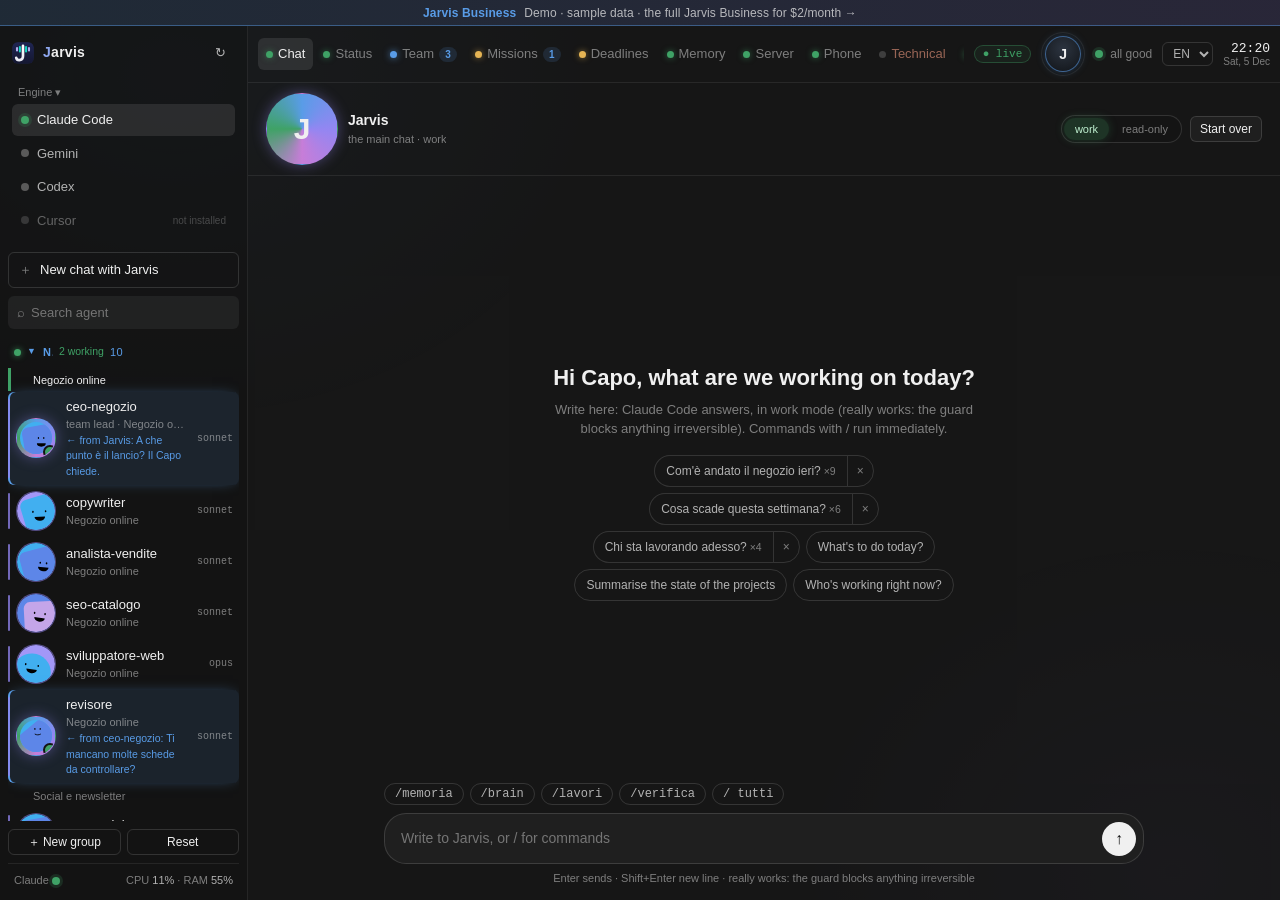
==== demo/index.html @ 6f07c7bb "Jarvis Business: demo del Command Center con dati finti e guida illustrata Co-Authored-By: Claude Op" ====
<!doctype html>
<html lang="it">
<head>
<meta charset="utf-8">
<meta name="viewport" content="width=device-width, initial-scale=1, viewport-fit=cover">
<title>Jarvis Command Center · Demo</title>
<meta name="theme-color" content="#141414">
<meta name="mobile-web-app-capable" content="yes">
<meta name="apple-mobile-web-app-title" content="Jarvis">
<link rel="icon" type="image/svg+xml" href="logo.svg">
<link rel="icon" type="image/png" sizes="32x32" href="icona-32.png">
<link rel="icon" type="image/png" sizes="64x64" href="icona-64.png">
<link rel="apple-touch-icon" sizes="180x180" href="icona-180.png">
<link rel="stylesheet" href="app.css">
<link rel="stylesheet" href="demo.css">
<!-- DEMO: al posto del server, i dati finti (dati/*.js) e il server finto (finto.js), prima di app.js.
     finto.js mette token, appellativo, lingua e dizionario (lingue/<codice>.js) come farebbe il server vero. -->
<script src="dati/squadra.js"></script>
<script src="dati/stato.js"></script>
<script src="dati/missioni.js"></script>
<script src="finto.js"></script>
</head>
<body>
<a class="demo-banner" id="demo-banner" href="https://github.com/sponsors/AndyTrust" target="_blank" rel="noopener" translate="no"><b>Jarvis Business</b><span>Demo · dati finti · Jarvis Business completo a 2 $/mese →</span></a>
<!-- Tre colonne.
     Sinistra: agenti per spazio, gruppi a tendina, trascinabili.
     Centro: chat con Jarvis o con un agente, e le sezioni di sempre in schede.
     Destra: lavagna degli agenti (collegamenti = dipendenze); si apre anche a pagina intera (#lavagna). -->
<div class="app" id="app">

<!-- ============================================================ SINISTRA -->
<aside class="lato" id="lato" aria-label="Agenti">
  <div class="lato-testa">
    <div class="logo"><img class="logo-img" src="logo.svg" alt="" width="22" height="22"><b class="logo-nome">Jarvis</b></div>
    <button class="icona" id="btn-aggiorna" title="Aggiorna lo stato">↻</button>
    <button class="icona solo-stretto" data-chiudi-lato title="Chiudi">✕</button>
  </div>

  <!-- Selettore di motore: quale CLI/API risponde alla prossima chat rapida (/api/motore). -->
  <div class="motore" id="motore">
    <span class="motore-titolo">Motore ▾</span>
    <div class="motore-elenco" id="motore-elenco"><p class="vuoto">lettura…</p></div>
  </div>

  <button class="nuova-chat" id="btn-nuova-chat"><span>＋</span> Nuova chat con Jarvis</button>

  <label class="cerca"><span>⌕</span><input id="cerca-agenti" type="search" placeholder="Cerca agente" autocomplete="off"></label>

  <div class="gruppi" id="gruppi" aria-live="polite">
    <p class="vuoto">lettura degli agenti…</p>
  </div>

  <details class="gruppi-archiviati nascosto" id="gruppi-archiviati"><summary>Gruppi archiviati</summary><ul id="gruppi-archiviati-lista"></ul></details>

  <div class="lato-azioni">
    <button class="piccolo" id="btn-nuovo-gruppo">＋ Nuovo gruppo</button>
    <button class="piccolo" id="btn-ripristina-gruppi" title="Torna ai gruppi per spazio">Ripristina</button>
  </div>

  <div class="piede">
    <span title="Claude Code">Claude <span id="mot-claude" class="pallino grigio"></span></span>
    <span>CPU <b id="mac-cpu">—</b> · RAM <b id="mac-ram">—</b></span>
  </div>
</aside>

<!-- ============================================================ CENTRO -->
<div class="centro">
  <header class="barra">
    <button class="icona solo-stretto" id="apri-lato" title="Agenti">☰</button>
    <!-- Ogni scheda ha una spia (ok, attenzione, guasto, lavora, grigia) calcolata da
         spieSchede(). «Squadra» tiene l'hash #agenti per i segnalibri. -->
    <nav class="schede menu" aria-label="Sezioni">
      <a href="#chat" data-vista="chat"><i class="spia grigia"></i>Chat</a>
      <a href="#home" data-vista="home"><i class="spia grigia"></i>Stato</a>
      <a href="#agenti" data-vista="agenti"><i class="spia grigia"></i>Squadra <b class="conta" id="conta-catena"></b></a>
      <a href="#missioni" data-vista="missioni"><i class="spia grigia"></i>Missioni <b class="conta" id="conta-missioni"></b></a>
      <a href="#scadenze" data-vista="scadenze"><i class="spia grigia"></i>Scadenze</a>
      <a href="#memoria" data-vista="memoria"><i class="spia grigia"></i>Memoria</a>
      <a href="#server" data-vista="server"><i class="spia grigia"></i>Server</a>
      <a href="#telefono" data-vista="telefono"><i class="spia grigia"></i>Telefono</a>
      <a href="#tecnico" data-vista="tecnico" class="tecnico"><i class="spia grigia"></i>Tecnico</a>
      <a href="#lavagna" data-vista="lavagna" title="La lavagna a pagina intera"><i class="spia grigia"></i>Lavagna</a>
    </nav>
    <!-- tempo reale: «● live» col flusso /api/flusso collegato, «○ sondaggio» senza -->
    <span class="flusso" id="flusso" title="Come arrivano gli aggiornamenti">○ sondaggio</span>
    <!-- Jarvis sempre visibile: stessa fonte dello stemma della
         scheda Stato (locale.voce / locale.voce_stato), aggiornato da disegnaLocale. -->
    <a class="avatar-jarvis spenta" id="avatar-jarvis" href="#home" title="Jarvis · lettura in corso" aria-live="polite">
      <span class="aj-cerchio" aria-hidden="true"><b>J</b></span><small id="aj-testo">…</small>
    </a>
    <div class="stato-generale" title="Stato generale">
      <span id="pallino-generale" class="pallino"></span><span id="testo-generale">lettura in corso</span>
    </div>
    <!-- la lingua del pannello: si salva sul server (configurazione.json, «lingua») e la pagina si ricarica -->
    <select id="lingua" class="lingua" translate="no">
      <option value="it" title="Italiano">IT</option><option value="en" title="English">EN</option><option value="es" title="Español">ES</option>
      <option value="fr" title="Français">FR</option><option value="de" title="Deutsch">DE</option>
    </select>
    <div class="orologio"><b id="ora">--:--</b><small id="data">—</small></div>
  </header>
  <h1 id="vista-titolo" class="sr">Chat</h1>

  <div id="avviso-fidata" class="avviso nascosto">
    La cartella di Jarvis non è ancora fidata: Remote Control non parte.
    <button data-azione="chat">Apri la chat e scegli «Yes, I trust this folder»</button>
  </div>

  <main>
    <!-- ------------------------------------------------ CHAT -->
    <section class="vista vista-chat" data-vista="chat">
      <div class="chat-testa">
        <div class="interlocutore" id="interlocutore">
          <span class="avatar" id="chat-avatar">J</span>
          <div><b id="chat-chi">Jarvis</b><small id="chat-dove">la chat principale</small></div>
        </div>
        <div class="chat-strumenti">
          <!-- Modo della chat: lavoro = lavora davvero, le conferme dei ganci fermano
               l'irreversibile; lettura = plan mode. Lo legge da s.modo_chat. -->
          <div class="modo-chat" id="modo-chat" role="group" aria-label="Modo della chat">
            <button type="button" data-modo="lavoro" aria-pressed="false">lavoro</button>
            <button type="button" data-modo="lettura" aria-pressed="true">lettura</button>
          </div>
          <button class="piccolo" id="btn-svuota-chat" title="Nuova conversazione con lo stesso interlocutore">Ricomincia</button>
        </div>
      </div>

      <div class="messaggi" id="messaggi" aria-live="polite"></div>

      <div class="compositore">
        <div class="comandi-diretti" id="comandi-diretti">
          <button data-cmd="memoria" title="Cerca nella memoria">/memoria</button>
          <button data-cmd="brain" title="A che punto è il progetto">/brain</button>
          <button data-cmd="lavori" title="Chi sta lavorando adesso">/lavori</button>
          <button data-cmd="verifica" title="Quadro di sincronia di tutti i progetti">/verifica</button>
          <button data-cmd-tutti title="Tutti i comandi: diretti, skill di Claude Code, verifiche e comandi rapidi">/ tutti</button>
        </div>
        <form id="form-chiedi" class="pillola">
          <textarea id="chiedi-testo" rows="1" placeholder="Scrivi a Jarvis, oppure / per i comandi" autocomplete="off"></textarea>
          <button type="submit" class="invia" id="btn-invia" title="Invia (Invio)">↑</button>
        </form>
        <div class="suggerimenti nascosto" id="suggerimenti"></div>
        <small class="nota-compositore">Invio manda · Maiusc+Invio va a capo · <span id="nota-modo">le risposte arrivano da Claude Code in sola lettura</span></small>
      </div>
    </section>

    <!-- ------------------------------------------------ STATO (era la Home)
         Le cose importanti in alto. 1ª riga: cosa succede e Jarvis · 2ª: salute del pannello
         e sentinella · 3ª: interruttori e cosa può fare Jarvis · poi i comandi rapidi, la
         versione e la chat a voce. Le scadenze hanno la loro pagina. -->
    <section class="vista" data-vista="home">
      <div class="griglia-stato">
        <section class="pannello eventi-p" id="box-eventi">
          <h2>Cosa succede <small>gli ultimi 25 fatti del pannello</small></h2>
          <div class="comandi-diretti sezione-chiedi">
            <button data-chiedi="Riassumi lo stato generale: cosa c'è da guardare oggi?" data-box="locale">Chiedi a Jarvis: cosa c'è da guardare?</button>
          </div>
          <ul id="eventi" class="lista-eventi"></ul>
        </section>

        <!-- Jarvis e la sua voce: attorno alla sfera la bolla audio quando parla, sotto la scritta
             un'onda di cinque barre (verdi quando ascolta). Stato da locale.voce_stato. -->
        <section class="pannello nucleo">
          <h2>Jarvis <small>la voce adesso</small></h2>
          <div class="sfera" id="sfera">
            <div class="bolla-audio" aria-hidden="true"><i></i><i></i><i></i><i></i></div>
            <div class="orbita o1"></div><div class="orbita o2"></div><div class="orbita o3"></div>
            <div class="cuore"><b>JARVIS</b><small id="voce-stato">in attesa</small>
              <span class="onda-voce" aria-hidden="true"><i></i><i></i><i></i><i></i><i></i></span></div>
          </div>
        </section>

        <!-- Salute del pannello: ogni raccoglitore del server, ogni quanto gira,
             quando è andato bene l'ultima volta, l'errore. ↻ lo rilancia subito. -->
        <section class="pannello salute-p" id="box-salute">
          <div class="testa-pannello">
            <h2>Salute del pannello <small id="salute-server"></small></h2>
            <button class="piccolo" data-aggiorna="tutto" title="Rilancia tutti i raccoglitori">↻ tutto</button>
          </div>
          <div class="comandi-diretti sezione-chiedi">
            <button data-chiedi="Guarda la salute del Command Center: quali raccoglitori sono fermi o in errore, e perché?" data-box="salute">Chiedi a Jarvis: cosa non va nel pannello?</button>
          </div>
          <ul id="salute-lista" class="salute-lista"><li class="vuoto">lettura in corso</li></ul>
        </section>

        <!-- Sentinella: il giro di controllo del server, le anomalie aperte e l'ultimo rapporto
             del modello piccolo. Senza s.sentinella: «sentinella non attiva». -->
        <section class="pannello sentinella-p" id="box-sentinella">
          <div class="testa-pannello">
            <h2>Sentinella <small id="sent-quando"></small></h2>
            <div class="riga-sent" id="sent-interruttore" title="Accende o spegne il giro della sentinella">
              <span>attiva</span><button class="switch" type="button" aria-label="Sentinella accesa o spenta"></button>
            </div>
          </div>
          <div class="comandi-diretti sezione-chiedi">
            <button id="sent-giro" type="button">Giro adesso</button>
            <button data-chiedi="Sistema queste anomalie della sentinella: dimmi cosa sono, cosa fai e cosa aspetta il mio sì." data-box="sentinella">Chiedi a Jarvis: sistema queste anomalie</button>
          </div>
          <ul id="sent-anomalie" class="sent-anomalie"><li class="vuoto">lettura in corso</li></ul>
          <details class="sent-rapporto" id="sent-rapporto-box">
            <summary>Ultimo rapporto <small id="sent-rapporto-quando"></small></summary>
            <div id="sent-rapporto" class="sent-testo"></div>
          </details>
        </section>

        <section class="pannello">
          <h2>Interruttori</h2>
          <section class="interruttori" id="interruttori">
              <div class="riga-int" data-int="voce"><span>Voce</span><small>parli a Jarvis tenendo Command destro</small><button class="switch"></button></div>
              <div class="riga-int" data-int="volto"><span>Jarvis Talk</span><small>il volto di Jarvis, qui sotto — quando Jarvis è attivo appare da solo anche un cerchio flottante in basso a destra del desktop, sempre sopra le altre finestre, spostabile col mouse</small><button class="switch"></button></div>
              <div class="riga-int" data-int="mani"><span>Jarvis Lavagna</span><small>lavagna da comandare con le mani (usa la webcam)</small><button class="switch"></button></div>
              <div class="riga-int" data-int="telefono"><span>Telefono → PC</span><small>parli a Jarvis dall'app Claude sul telefono</small><button class="switch"></button></div>
              <div class="riga-int" data-int="schermo_telefono"><span>Schermo del telefono</span><small>vedi e comandi il telefono Android dal PC</small><button class="switch"></button></div>
              <div class="riga-int telegram" data-int="telegram_mac" data-tg="mac"><span>Telegram (computer)</span><small class="tg-stato"><span class="pallino grigio"></span> lettura in corso</small><button class="riaggancia" title="Riaggancia subito">↻</button><button class="switch"></button></div>
              <div class="riga-int telegram" data-int="telegram_vps" data-tg="vps"><span>Telegram (server)</span><small class="tg-stato"><span class="pallino grigio"></span> lettura in corso</small><button class="riaggancia" title="Riaggancia subito">↻</button><button class="switch"></button></div>
          </section>
        </section>

        <section class="pannello">
          <h2>Cosa può fare Jarvis <small>si cambia chiedendolo in chat</small></h2>
          <section class="interruttori">
            <div class="riga-int sola-lettura" id="ind-chiede"><span>Conferme</span><small id="ind-chiede-t">—</small><span class="spia"></span></div>
            <div class="riga-int sola-lettura" id="ind-alpc"><span>Mouse e tastiera</span><small id="ind-alpc-t">—</small><span class="spia"></span></div>
          </section>
        </section>

        <section class="pannello largo">
          <h2>Comandi rapidi</h2>
          <div id="comandi" class="elenco-pulsanti"></div>
          <h3>Comandi Claude Code</h3>
          <div id="comandi-claude" class="elenco-pulsanti"></div>
          <div class="azioni-riga" id="collegamenti"></div>
        </section>

        <!-- La versione di Jarvis: «Aggiorna» quando ne esce una nuova, «Torna indietro» se c'è una
             copia di prima. Da s.aggiornamento; il lavoro si vede in Squadra › Lavori. -->
        <section class="pannello largo versione-p" id="box-versione">
          <h2>Versione <small id="ver-controllato"></small></h2>
          <p id="ver-testo" class="ver-testo">lettura in corso</p>
          <div class="elenco-pulsanti ver-azioni">
            <button type="button" data-aggiornamento="controlla">Controlla adesso</button>
            <button type="button" class="primario nascosto" data-aggiornamento="applica" id="ver-aggiorna">Aggiorna</button>
            <button type="button" class="nascosto" data-aggiornamento="torna-indietro" id="ver-indietro">Torna indietro</button>
          </div>
        </section>

        <!-- la chat a voce non è un doppione della Chat: è la conversazione della voce di Jarvis -->
        <section class="pannello largo chat-voce-p">
          <h2>Chat a voce <small>stessa conversazione della voce · l'ultima battuta sta in cima</small></h2>
          <form id="form-chat-voce" class="riga-form chat-voce-form">
            <input id="chat-voce-testo" type="text" placeholder="Scrivi nella chat a voce" autocomplete="off">
            <button type="submit" class="primario">Manda</button>
          </form>
          <div id="chat-voce-attesa" class="nascosto"></div>
          <div id="chat-messages" class="chat-voce-box"></div>
        </section>
      </div>
    </section>

    <!-- ------------------------------------------------ SCADENZE
         Tre colonne da /api/scadenze: registro di direzione (se c'è in configurazione), personali,
         da ricordare (caselle di Jarvis). La casella chiude, «Annulla» riapre per 10 s. -->
    <section class="vista vista-scadenze" data-vista="scadenze">
      <!-- Controllo e pulizia: Jarvis dice quali sono già fatte, l'utente sceglie e chiude in blocco;
           l'archivio degli ultimi 30 giorni si può riaprire. -->
      <section class="pannello scad-pulizia" id="box-scad-pulizia">
        <div class="testa-pannello">
          <h2>Controllo e pulizia <small id="scad-riassunto"></small></h2>
          <div class="segmenti-scad" role="tablist">
            <button type="button" data-scad-vista="aperte" class="attivo" role="tab">Aperte</button>
            <button type="button" data-scad-vista="archivio" role="tab">Archivio (ultimi 30 giorni)</button>
          </div>
        </div>
        <div class="scad-riga-comandi">
          <label>Fonte <select id="scad-fonte" aria-label="Fonte da controllare">
            <option value="tutte">tutte</option><option value="registro">Registro di direzione</option><option value="personali">Personali</option><option value="task">Da ricordare</option></select></label>
          <button type="button" id="scad-controllo">Chiedi a Jarvis: quali sono già fatte?</button>
          <span id="scad-controllo-stato" class="nota"></span>
        </div>
        <div class="scad-riga-comandi scad-filtri">
          <label><input type="checkbox" id="f-scadute"> scadute</label>
          <label><input type="checkbox" id="f-vecchie"> oltre 30 giorni</label>
          <label>tipo <select id="f-tipo"><option value="">tutti</option><option value="DEC">DEC</option><option value="DOM">DOM</option></select></label>
          <label>fonte <select id="f-fonte"><option value="">tutte</option><option value="registro">Registro di direzione</option><option value="personali">Personali</option><option value="task">Da ricordare</option></select></label>
          <button type="button" class="piccolo" id="scad-sel-visibili">Seleziona le visibili</button>
          <button type="button" class="piccolo" id="scad-sel-nessuna">Nessuna</button>
          <button type="button" class="piccolo pericolo" id="scad-chiudi-sel">Chiudi le selezionate (<b id="scad-n-sel">0</b>)</button>
        </div>
        <div class="scad-proposte nascosto" id="scad-proposte">
          <h3>Proposte da Jarvis <small id="scad-proposte-quando"></small></h3>
          <ul class="scad-lista" id="scad-proposte-lista"></ul>
        </div>
        <div class="nascosto" id="scad-archivio">
          <ul class="scad-lista" id="scad-archivio-lista"></ul>
        </div>
        <p class="nota" id="scad-nota-server"></p>
      </section>
      <section class="pannello scad-col" id="box-scad-registro">
        <h2>Registro di direzione <small>decisioni e domande aperte</small></h2>
        <div class="comandi-diretti sezione-chiedi">
          <button data-chiedi="Cosa scade questa settimana nel registro di direzione? Dimmi cosa chiede una mia decisione e cosa posso delegare." data-box="scadenze">Chiedi a Jarvis: cosa scade questa settimana?</button>
        </div>
        <ul class="scad-lista" id="scad-registro"><li class="vuoto">lettura in corso</li></ul>
      </section>
      <section class="pannello scad-col" id="box-scad-personali">
        <h2>Personali <small>le tue scadenze</small></h2>
        <div class="comandi-diretti sezione-chiedi">
          <button data-chiedi="Cerca nella mia posta e nei miei documenti le scadenze dei prossimi mesi (bollette, rate, rinnovi, appuntamenti) e aggiungile al file delle scadenze personali del Command Center, una per riga con data e fonte. Poi riferisci cosa hai aggiunto." data-box="scadenze">Chiedi a Jarvis: trova le mie scadenze</button>
        </div>
        <form class="scad-aggiungi" data-fonte="personali">
          <input name="testo" placeholder="＋ aggiungi una scadenza personale" autocomplete="off" aria-label="Nuova scadenza personale">
          <input name="entro" type="date" required title="Il server la chiede: senza data non si salva" aria-label="Entro il">
          <button type="submit" class="piccolo">Aggiungi</button>
        </form>
        <ul class="scad-lista" id="scad-personali"><li class="vuoto">lettura in corso</li></ul>
      </section>
      <section class="pannello scad-col" id="box-scad-task">
        <h2>Da ricordare <small>caselle di Jarvis</small></h2>
        <form class="scad-aggiungi" data-fonte="task">
          <input name="testo" placeholder="＋ aggiungi da ricordare" autocomplete="off" aria-label="Nuova cosa da ricordare">
          <button type="submit" class="piccolo">Aggiungi</button>
        </form>
        <ul class="scad-lista" id="scad-task"><li class="vuoto">lettura in corso</li></ul>
      </section>
      <div class="scad-annulla nascosto" id="scad-annulla" role="status">
        <span id="scad-annulla-testo"></span><button type="button" class="piccolo" id="scad-annulla-btn">Annulla ultima chiusura</button>
      </div>
    </section>

    <!-- ------------------------------------------------ SQUADRA (era «Catena · Lavori»)
         Rifatta il 26/09/2026 (richiesta di Boss): tutto quello che dice chi lavora sta qui.
         Ordine: chi lavora ora, le chiavi e le anomalie del portiere, i lavori col dettaglio,
         la squadra per spazio, le verifiche del CRM, le sessioni aperte. Le scadenze stanno
         in Stato, gli «Agenti delle missioni» in Missioni. -->
    <section class="vista" data-vista="agenti">
      <section class="pannello claude-ora" id="box-claude-ora">
        <h2>Claude adesso <small>si accende chi lavora</small></h2>
        <div class="comandi-diretti sezione-chiedi">
          <button data-chiedi="Chi sta lavorando adesso su cosa, nella catena degli agenti? Le chiavi condivise sono libere?" data-box="claude_ora">Chiedi a Jarvis: chi lavora e su cosa?</button>
          <button data-chiedi="Verifica la sincronia di tutti i progetti e dimmi cosa non torna." data-box="memoria">Chiedi a Jarvis: verifica la sincronia</button>
        </div>
        <div class="riga-int sola-lettura"><span id="claude-pallino" class="pallino"></span><span id="claude-stato">—</span></div>
        <small id="claude-richiesta"></small>
        <small id="claude-azione"></small>
        <ul id="claude-catena" class="catena"></ul>
        <!-- una riga sola: il dettaglio della sincronia sta in Memoria, unica fonte -->
        <a id="claude-sincro" class="sincro-riga" href="#memoria">Sincronia: lettura in corso</a>
      </section>
      <!-- Chiavi e anomalie del portiere (contratto, punto 3): l'elenco intero, una riga per
           anomalia, con «chi è?» a Jarvis e il ritiro delle prese dei processi morti. -->
      <section class="pannello chiavi-riq" id="box-chiavi">
        <h2>Chiavi e da guardare <small id="chiavi-quando" class="battito">—</small></h2>
        <div class="numeri due">
          <div><b id="chiavi-giro">—</b><small>in giro</small></div>
          <div><b id="chiavi-guardare">—</b><small>da guardare</small></div>
        </div>
        <div class="comandi-diretti sezione-chiedi">
          <button data-chiedi="Guarda le chiavi e le anomalie del portiere: chi sono queste sessioni, cosa fanno, cosa va sistemato?" data-box="portiere">Chiedi a Jarvis: cosa sono queste anomalie?</button>
        </div>
        <ul id="chiavi-note" class="chiavi-note"></ul>
        <p class="nota">Le chiavi si prendono con <code>lavori.py prendo --risorse</code> e si restituiscono
          con <code>lavori.py finito</code>. «Ritira i fantasmi» toglie solo le prese di processi già morti.</p>
      </section>

      <!-- I lavori: la lista a sinistra, il dettaglio a destra quando se ne sceglie uno -->
      <div class="blocco-lavori" id="blocco-lavori">
        <section class="pannello lavori" id="box-lavori">
          <div class="testa-pannello">
            <h2>Lavori <small id="lavori-conta"></small></h2>
            <button class="piccolo" data-chiedi="Cosa è andato storto nei lavori in errore? Dimmi la causa e cosa propone di fare." data-box="lavori" title="Chiedi a Jarvis dei lavori in errore">Chiedi a Jarvis</button>
            <button class="piccolo" id="lavori-pulisci" title="Toglie dalla lista i lavori chiusi (i log restano in lavori/)">Pulisci i chiusi</button>
          </div>
          <div class="filtri" id="lavori-filtri" role="tablist">
            <button data-filtro="" class="attivo">Tutti</button>
            <button data-filtro="in corso">In corso</button>
            <button data-filtro="finito">Finiti</button>
            <button data-filtro="errore">Errori</button>
          </div>
          <label class="cerca"><span>⌕</span><input id="lavori-cerca" type="search" placeholder="Cerca titolo, agente, richiesta" autocomplete="off"></label>
          <ul id="lavori" class="lista-lavori lista-lavori-grande"></ul>
        </section>
        <section class="pannello risultato" id="ris-box">
          <div class="ris-vuoto" id="ris-vuoto">
            <span class="ris-vuoto-icona">▤</span>
            <b>Scegli un lavoro</b>
            <span>Qui leggi la richiesta intera, il risultato, chi l'ha fatto e quanto ci ha messo.
              Puoi copiarlo, rilanciarlo, riaprirlo in Chat o toglierlo dalla lista.</span>
          </div>
          <div class="ris-dettaglio nascosto" id="ris-dettaglio">
            <header class="ris-testa">
              <div class="ris-intesta">
                <h2 id="ris-titolo">Risultato</h2>
                <div class="ris-meta" id="ris-meta"></div>
              </div>
              <span class="etichetta" id="ris-stato"></span>
            </header>
            <div class="ris-azioni" id="ris-azioni"></div>
            <details class="ris-richiesta" id="ris-richiesta-box">
              <summary>Richiesta <small id="ris-richiesta-conta"></small></summary>
              <pre id="ris-richiesta" class="uscita"></pre>
            </details>
            <div class="ris-uscita-testa">
              <b>Risultato</b><small id="ris-righe"></small>
              <label class="ris-acapo"><input type="checkbox" id="ris-acapo" checked> a capo</label>
            </div>
            <pre id="ris-testo" class="uscita ris-uscita"></pre>
          </div>
        </section>
      </div>
      <!-- Agenti per spazio (rifatto il 26/09/2026): una card per progetto, capogruppo in
           evidenza, righe che si spiegano da sole senza intestazione ripetuta. -->
      <section class="pannello spazi-p">
        <div class="testa-pannello">
          <h2>Agenti per spazio <small id="spazi-conta"></small></h2>
          <label class="cerca cerca-piccola"><span>⌕</span><input id="spazi-cerca" type="search" placeholder="Filtra per nome o compito" autocomplete="off"></label>
          <div class="gruppo-pulsanti">
            <button class="piccolo" id="spazi-apri" title="Apri tutti gli spazi">Apri tutti</button>
            <button class="piccolo" id="spazi-chiudi" title="Chiudi tutti gli spazi">Chiudi tutti</button>
          </div>
        </div>
        <p class="nota legenda">Clic su un agente: chatta · doppio clic: la sua scheda · il capogruppo sta in cima alla sua squadra</p>
        <div id="agenti-spazi" class="agenti-spazi"></div>
      </section>
      <!-- spostate qui da Memoria il 26/09/2026: sono agenti che lavorano, come il resto della squadra -->
      <section class="pannello verifiche">
        <h2>Verifiche e agenti del CRM</h2>
        <div id="verifiche" class="elenco-pulsanti"></div>
        <div class="agente-form">
          <select id="agente-scelto"></select>
          <input id="agente-richiesta" placeholder="Richiesta (vuoto = verifica di routine)">
          <button id="btn-agente" class="primario">Avvia</button>
        </div>
        <p id="agente-desc" class="nota"></p>
      </section>
      <section class="pannello">
        <h2>Sessioni Claude aperte adesso <small id="sessioni-quando"></small></h2>
        <ul id="sessioni-lista" class="lista-lavori"></ul>
      </section>
    </section>

    <!-- ------------------------------------------------ MISSIONI -->
    <section class="vista" data-vista="missioni">
      <section class="pannello missioni">
        <h2>Nuova missione <small>l'orchestratore lancia gli esperti in parallelo, il capogruppo verifica</small></h2>
        <div class="comandi-diretti sezione-chiedi">
          <button data-chiedi="Riassumi le missioni aperte: quali chiedono una conferma o un'istruzione da me?" data-box="missioni">Chiedi a Jarvis: riassumi le missioni</button>
        </div>
        <form id="form-missione" class="nuova-missione">
          <div class="riga-campi">
            <label>Spazio <select id="missione-spazio"></select></label>
            <span class="campo-progetti">Progetti: <span id="missione-progetti"></span></span>
          </div>
          <textarea id="missione-obiettivo" rows="2" placeholder="Obiettivo: «controlla che settembre sia tutto caricato e dimmi cosa manca»"></textarea>
          <div class="riga-campi">
            <label>Esperti in parallelo <input id="missione-max" type="number" min="1" max="10" value="5"></label>
            <span class="modalita">Modalità:
              <label><input type="radio" name="missione-modo" value="lettura" checked> lettura</label>
              <label><input type="radio" name="missione-modo" value="lavoro"> lavoro</label></span>
            <button type="submit" class="primario">Affida</button>
          </div>
          <small class="nota" id="missione-nota-modo">Lettura: nessuno modifica niente, si scrive solo il report. Lavoro: le modifiche ai file partono, l'irreversibile aspetta il tuo Sì.</small>
        </form>
      </section>
      <section class="pannello missioni" id="box-missioni">
        <h2>Missioni</h2>
        <div id="missioni-lista" class="missioni-lista"></div>
      </section>
      <!-- spostato qui dalla Catena il 26/09/2026: sono gli esperti delle missioni qui sopra -->
      <section class="pannello missioni">
        <h2>Agenti delle missioni</h2>
        <ul id="agenti-attivi" class="lista-task"></ul>
      </section>
      <section class="pannello missioni nascosto" id="esito-box">
        <div class="testa-pannello"><h2 id="esito-titolo">Esito</h2><button type="button" class="icona" id="esito-chiudi" title="Chiudi">✕</button></div>
        <pre id="esito-testo" class="uscita alta"></pre>
      </section>
    </section>

    <!-- ------------------------------------------------ MEMORIA -->
    <section class="vista" data-vista="memoria">
      <section class="pannello memoria" id="box-memoria">
        <h2>Memoria</h2>
        <div class="comandi-diretti sezione-chiedi">
          <button data-chiedi="La memoria dei progetti è aggiornata? Cosa non torna nella sincronia?" data-box="memoria">Chiedi a Jarvis: la memoria è aggiornata?</button>
        </div>
        <div class="numeri">
          <div><b id="mem-note">—</b><small>note nel vault</small></div>
          <div><b id="mem-sessioni">—</b><small>sessioni di Jarvis</small></div>
          <div><b id="mem-diario">—</b><small>diario di oggi</small></div>
        </div>
        <h3>Sincronia <small id="mem-battito" class="battito">—</small></h3>
        <table id="mem-progetti" class="progetti"><tbody></tbody></table>
        <div class="elenco-pulsanti">
          <button id="btn-verifica-memoria">Verifica ora</button>
        </div>
        <p id="mem-comando" class="comando" hidden></p>
        <h3>Da fare</h3>
        <ul id="mem-task" class="lista-task"></ul>
      </section>
    </section>

    <!-- ------------------------------------------------ SERVER -->
    <section class="vista" data-vista="server">
      <section class="pannello vps" id="box-vps">
        <h2 id="vps-titolo">Server remoto <small id="vps-letto"></small></h2>
        <div class="comandi-diretti sezione-chiedi">
          <button data-chiedi="Com'è il server adesso? Contenitori, disco e RAM." data-box="vps">Chiedi a Jarvis: com'è il server?</button>
          <button data-chiedi="C'è qualche sito o contenitore giù sul server? Dimmi cosa e perché, senza riavviare niente senza il mio sì." data-box="vps">Chiedi a Jarvis: cosa è giù?</button>
        </div>
        <div id="vps-siti" class="elenco cliccabile"></div>
        <details open><summary>Contenitori <span id="vps-conta"></span></summary><div id="vps-cont" class="elenco piccolo cliccabile"></div></details>
        <div class="barre"><label>Disco <meter id="vps-disco" min="0" max="100" low="70" high="85" optimum="20"></meter> <span id="vps-disco-t"></span></label>
          <label>RAM <meter id="vps-ram" min="0" max="100" low="70" high="85" optimum="20"></meter> <span id="vps-ram-t"></span></label></div>
      </section>
    </section>

    <!-- ------------------------------------------------ TELEFONO -->
    <section class="vista" data-vista="telefono">
      <!-- Accesso dal telefono: il pannello sul telefono, nella stessa rete Wi-Fi, col codice QR.
           Si vede solo sul computer: dal telefono /api/accesso_telefono risponde 403. -->
      <section class="pannello accesso-p" id="accesso">
        <h2>Accesso dal telefono <small>il pannello sul telefono, nella rete di casa</small></h2>
        <p class="grande" id="accesso-stato">lettura in corso</p>
        <div class="accesso-corpo">
          <div class="accesso-qr nascosto" id="accesso-qr" translate="no"></div>
          <div class="accesso-testo">
            <p class="nascosto" id="accesso-riga-indirizzo"><b>Indirizzo</b> <code id="accesso-indirizzo">—</code></p>
            <p class="nota" id="accesso-scadenza"></p>
            <p class="nota">Inquadra il codice con la fotocamera del telefono, collegato allo stesso Wi-Fi di questo computer. Dentro c'è la chiave di accesso: non mandarlo a nessuno.</p>
            <p class="nota avviso-rete">Chi è nella stessa rete e ha il codice può usare il pannello. Il pannello non risponde mai da Internet, solo da indirizzi della rete di casa.</p>
            <div class="elenco-pulsanti">
              <button type="button" class="primario nascosto" data-accesso="accendi">Accendi l'accesso dal telefono</button>
              <button type="button" class="nascosto" data-accesso="nuovo_codice" title="Il codice di prima smette di valere su tutti i telefoni">Nuovo codice</button>
              <button type="button" class="pericolo nascosto" data-accesso="spegni">Spegni l'accesso dal telefono</button>
            </div>
          </div>
        </div>
      </section>
      <section class="pannello telefono" id="box-telefono">
        <h2>Telefono <small>le chiamate di Jarvis dalla linea di casa</small></h2>
        <div class="comandi-diretti sezione-chiedi">
          <button data-chiedi="Com'è andata l'ultima chiamata? Cosa devo sapere?" data-box="telefono">Chiedi a Jarvis: l'ultima chiamata</button>
          <button data-chiedi="Il mio telefono è collegato e la voce funziona?" data-box="telefono">Chiedi a Jarvis: il telefono è collegato?</button>
        </div>
        <p id="tel-stato" class="grande">—</p>
        <div class="riga-int" data-tel="centralino"><span>Centralino</span><small>il centralino Asterisk su questo computer: aggancia la tua linea VoIP, acceso solo quando lo vuoi</small><button class="switch"></button></div>
        <div class="riga-int" data-tel="ponte_locale"><span>Chiamate con la voce locale</span><small>ascolta Whisper, pensa Claude, parla con la voce scelta qui sotto</small><button class="switch"></button></div>
        <div class="riga-int" data-tel="ponte_gemini"><span>Chiamate con Gemini in tempo reale</span><small>l'audio passa da Google e serve la chiave Gemini</small><button class="switch"></button></div>
        <div class="riga-int" data-tel="risposta"><span>Rispondi tu</span><small>Jarvis risponde alle chiamate in arrivo sulla linea di casa</small><button class="switch"></button></div>
        <h3>Come ascolta, pensa e parla Jarvis <small id="voci-stato"></small></h3>
        <ul id="voci-lista" class="lista-lavori"></ul>
        <form id="form-chiamata" class="chiedi">
          <div class="azioni-riga">
            <input id="tel-numero" placeholder="numero" inputmode="tel" size="12">
            <input id="tel-chi" placeholder="chi chiami (per il resoconto)">
          </div>
          <textarea id="tel-incarico" rows="3" placeholder="Incarico: «prenota un tavolo per quattro sabato alle 21 a nome Rossi»"></textarea>
          <button type="submit" class="primario">Chiama</button>
          <small class="nota">Jarvis si presenta come assistente virtuale, non detta dati di carte e non prende impegni di spesa.</small>
        </form>
        <h3>Ultime chiamate</h3>
        <ul id="tel-chiamate" class="lista-lavori"></ul>
      </section>
      <section class="pannello android">
        <h2>Android <small>il tuo telefono</small></h2>
        <p id="and-stato" class="grande">—</p>
        <ul id="and-info" class="lista-lavori"></ul>
        <div class="azioni-riga"><button data-android="scollega">Scollega</button></div>
        <details><summary>Collega il telefono</summary>
          <ol class="istruzioni">
            <li>Opzioni sviluppatore → Debug wireless → «Associa con codice».</li>
            <li><input id="and-pair" placeholder="indirizzo:porta di associazione"> <input id="and-codice" placeholder="codice" maxlength="6" size="6"> <button data-android="associa">Associa</button></li>
            <li><input id="and-conn" placeholder="indirizzo:porta di Debug wireless"> <button data-android="collega">Collega</button></li>
          </ol>
        </details>
      </section>
    </section>

    <!-- ------------------------------------------------ TECNICO -->
    <section class="vista vista-tecnica" data-vista="tecnico">
      <section class="pannello tec-app">
        <h2>App Android <small>il banco di collaudo</small></h2>
        <div class="comandi-diretti sezione-chiedi">
          <button data-chiedi="Leggi la diagnosi tecnica dal telefono e dimmi se c'è qualcosa che non va." data-box="tecnico">Chiedi a Jarvis: leggi la diagnosi</button>
        </div>
        <p id="tec-stato" class="grande">—</p>
        <dl id="tec-schede" class="schede"></dl>
        <div class="riga-int" data-tec="debug">
          <span>Modo tecnico sul telefono</span>
          <small>da spento l'app non manda nessuna diagnosi fuori dal telefono</small>
          <button class="switch"></button>
        </div>
        <div class="azioni-riga">
          <button data-tec="riavvia">Riavvia l'app</button>
          <button data-tec="ricarica">Rileggi il telefono</button>
        </div>
      </section>
      <section class="pannello tec-log">
        <h2>Diagnosi dal telefono</h2>
        <pre id="tec-log" class="uscita">—</pre>
      </section>
    </section>
  </main>
</div>

<!-- ============================================================ DESTRA -->
<aside class="destra" id="destra" aria-label="Lavagna">
  <!-- Lavagna: si trascinano gli agenti dalla sinistra; il pallino a destra di una scheda
       si tira su un'altra per dire «dipende da». Doppio clic sul fondo = nota. -->
  <section class="pannello-destra attivo" data-pannello="lavagna">
    <div class="lavagna-barra">
      <b id="lav-titolo" class="lav-titolo"></b>
      <button class="piccolo" id="lav-nota">＋ Nota</button>
      <button class="piccolo" id="lav-tutta-catena" title="Tu, Jarvis, un capogruppo per progetto e la sua squadra sotto, dall'alto in basso">Tutta la catena</button>
      <button class="piccolo" id="lav-ordina" title="Metti in ordine le schede">Ordina</button>
      <button class="piccolo" id="lav-centra" title="Riporta al centro">Centra</button>
      <button class="piccolo pericolo" id="lav-togli" disabled title="Togli la scheda o il collegamento scelto">Togli</button>
      <!-- modo dimostrazione (per un video o una presentazione): la lavagna non scrive niente fuori
           dalla pagina, salvo le lavagne «demo-». Preset e animazione si vedono solo in questo modo. -->
      <button class="piccolo" id="lav-demo" aria-pressed="false" title="Modo dimostrazione: niente profili, niente avvisi, niente salvataggi fuori dalle lavagne demo">Dimostrazione</button>
      <button class="piccolo solo-demo" id="lav-demo-squadra" title="Costruisce da zero la lavagna demo-squadra, fatta solo di note">Squadra dimostrativa</button>
      <button class="piccolo solo-demo demo-via" id="lav-demo-via">▶ Fai partire la dimostrazione</button>
      <button class="piccolo" id="lav-nuovo-progetto" title="Un gruppo nuovo: progetto, cartella, memoria e capogruppo">＋ Nuovo gruppo</button>
      <button class="piccolo" id="lav-nuovo-agente" title="Crea un agente nuovo, sotto il suo capogruppo">＋ Nuovo agente</button>
      <button class="piccolo" id="lav-allineamento" title="I fili della lavagna e i «Comunica con» dei profili dicono la stessa cosa?">Profili: …</button>
      <select id="lav-spazio-catena" class="piccolo" aria-label="Spazio da aggiornare"><option value="tutti">tutti gli spazi</option></select>
      <button class="piccolo" id="lav-aggiorna-agenti" title="Una missione: ogni capogruppo rilegge e corregge i profili della sua squadra (spazio scelto accanto)">Aggiorna tutti</button>
      <button class="piccolo" id="lav-aggiorna-ultime" disabled title="Una missione solo sugli agenti toccati dalle modifiche non ancora verificate">Aggiorna ultime modifiche (<b id="lav-n-mod">0</b>)</button>
      <small id="lav-catena-conta" class="lav-catena-conta"></small>
      <small id="lav-stato" class="lav-stato">salvata</small>
    </div>
    <!-- Sinapsi: chi comunica con chi, le ultime 60 -->
    <details class="lav-sinapsi" id="lav-sinapsi">
      <summary>Sinapsi <small id="sinapsi-conta">nessuna comunicazione ancora</small></summary>
      <ol class="sinapsi-lista" id="sinapsi-lista"></ol>
      <h4 class="mod-titolo">Modifiche non ancora aggiornate <small id="mod-nota"></small></h4>
      <ol class="sinapsi-lista" id="mod-lista"></ol>
    </details>
    <div class="lavagna" id="lavagna" tabindex="0">
      <div class="lav-demo-badge solo-demo" aria-live="polite">DIMOSTRAZIONE · niente viene inviato</div>
      <div class="lav-mod-badge nascosto" id="lav-mod-badge" aria-live="polite"></div>
      <div class="lav-mondo" id="lav-mondo">
        <svg class="lav-fili" id="lav-fili"><defs>
          <marker id="freccia" viewBox="0 0 10 10" refX="9" refY="5" markerWidth="7" markerHeight="7" orient="auto-start-reverse"><path d="M0,0 L10,5 L0,10 z"/></marker>
        </defs></svg>
      </div>
      <p class="lav-vuota" id="lav-vuota">Trascina qui un agente dalla colonna di sinistra.<br>Tira il pallino di una scheda su un'altra per collegarle.</p>
    </div>
  </section>

</aside>

<div class="velo" id="velo"></div>
</div>

<!-- scheda di un agente: si apre col clic su un agente (a sinistra o in lavagna) -->
<dialog id="scheda-agente" class="scheda-agente">
  <form method="dialog" id="form-scheda">
    <header><span class="avatar grande" id="sa-avatar">?</span>
      <div><b id="sa-nome">—</b><small id="sa-dove">—</small></div>
      <button type="button" class="icona chiudi-dialog" value="chiudi" title="Chiudi">✕</button></header>
    <h3>Il profilo vero, quello che legge Claude Code</h3>
    <label class="sa-riga">Descrizione <textarea id="sa-vdescr" rows="5" maxlength="2000" placeholder="cosa fa, quando si usa"></textarea></label>
    <div class="sa-campi">
      <label>Modello <select id="sa-vmodello"><option value="haiku">haiku</option><option value="sonnet">sonnet</option><option value="opus">opus</option></select></label>
      <label>Strumenti <input id="sa-vstrumenti" placeholder="Bash, Read, Grep, ..."></label>
    </div>
    <!-- tono, umorismo, attivo e «comunica con»: stanno nel profilo vero -->
    <label class="sa-riga">Tono <input id="sa-vtono" maxlength="120" placeholder="diretto, ironico ma misurato"></label>
    <div class="sa-campi sa-umorismo">
      <label>Umorismo <input id="sa-vumor" type="range" min="0" max="3" step="1" value="1"></label>
      <b id="sa-vumor-t">misurato</b>
      <div class="sa-attivo"><span>Attivo</span><button type="button" class="switch" id="sa-attivo" aria-pressed="true" aria-label="Agente attivo o spento"></button><small id="sa-attivo-t"></small></div>
    </div>
    <h3>Comunica con <small>scritto nel profilo</small></h3>
    <div id="sa-comunica" class="chip-lista"></div>
    <div class="sa-campi"><label>Aggiungi <input id="sa-comunica-nuovo" list="sa-comunica-nomi" placeholder="nome di un agente"></label>
      <datalist id="sa-comunica-nomi"></datalist><button type="button" class="piccolo" id="sa-comunica-aggiungi">＋</button></div>
    <p class="nota" id="sa-nota-server"></p>
    <h3>Come lo vedi qui</h3>
    <label class="sa-riga">Nome da mostrare <input id="sa-alias" maxlength="60" placeholder="nome del profilo"></label>
    <label class="sa-riga">Nota <textarea id="sa-nota" rows="2" maxlength="400" placeholder="a cosa ti serve, cosa ricordarti"></textarea></label>
    <div class="sa-campi">
      <label>Emoji <input id="sa-emoji" maxlength="4" size="4"></label>
      <label>Colore <input id="sa-colore" type="color"></label>
      <label>Gruppo <select id="sa-gruppo"></select></label>
    </div>
    <h3>Dipende da</h3>
    <div id="sa-dipende" class="chip-lista"></div>
    <footer>
      <button type="button" class="primario" id="sa-chiedi">Chatta con l'agente</button>
      <button type="button" id="sa-lavagna">Metti in lavagna</button>
      <button type="button" id="sa-aggiorna" title="Jarvis aggiorna profilo e scheda di questo agente secondo lavagna e memoria">Manda a Jarvis: aggiorna questo agente</button>
      <button type="button" id="sa-sotto" title="Un agente nuovo che riporta a questo">＋ Sotto-agente</button>
      <button type="button" class="pericolo" id="sa-togli" title="Sposta il profilo nell'archivio del progetto: non si cancella, si può ripristinare">Togli (archivia)</button>
      <button type="button" class="pericolo" id="sa-togli-gruppo" title="Archivia gli agenti di tutto il progetto e lo toglie dagli spazi: cartella e memoria restano">Togli gruppo (archivia)</button>
      <button type="submit" value="salva">Salva</button>
    </footer>
  </form>
</dialog>

<!-- scheda gruppo: tutto il gruppo in un posto solo, nome compreso; i singoli agenti si
     modificano dalla loro scheda (Aggiorna con), non doppiando i campi qui. -->
<dialog id="scheda-gruppo" class="scheda-agente">
  <form method="dialog" id="form-scheda-gruppo">
    <header><span class="avatar grande">▦</span>
      <div><input id="sg-nome" maxlength="60" required><small id="sg-sotto">—</small></div>
      <button type="button" class="icona chiudi-dialog" value="chiudi" title="Chiudi">✕</button></header>
    <div class="nota" id="sg-memoria"></div>
    <h3>Progetti in questo gruppo</h3>
    <div id="sg-progetti" class="gruppo-lista"></div>
    <h3>Tutta la squadra <small id="sg-quanti"></small></h3>
    <div id="sg-squadra" class="gruppo-lista sg-squadra"></div>
    <footer>
      <button type="button" id="sg-lavagna">▦ Apri nella lavagna</button>
      <button type="button" id="sg-nuovo-agente">＋ Nuovo agente</button>
      <button type="button" class="pericolo" id="sg-togli" title="Gli agenti tornano al loro spazio: i profili non si toccano">✕ Togli gruppo</button>
      <button type="submit" value="salva" class="primario">Salva</button>
    </footer>
  </form>
</dialog>

<!-- scheda casa: esecutore e ricercatore-web sono agenti fissi di Jarvis, fuori da ogni progetto.
     Stessi campi della scheda agente, dialog a parte per non toccare quella. -->
<dialog id="scheda-casa" class="scheda-agente">
  <form method="dialog" id="form-scheda-casa">
    <header><span class="avatar grande" id="sc-avatar">?</span>
      <div><b id="sc-nome">—</b><small id="sc-percorso">—</small></div>
      <button type="button" class="icona chiudi-dialog" value="chiudi" title="Chiudi">✕</button></header>
    <label class="sa-riga">Descrizione <textarea id="sc-descr" rows="5" maxlength="2000"></textarea></label>
    <div class="sa-campi">
      <label>Modello <select id="sc-modello"><option value="haiku">haiku</option><option value="sonnet">sonnet</option><option value="opus">opus</option></select></label>
      <label>Strumenti <input id="sc-strumenti" placeholder="Bash, Read, Grep, ..."></label>
    </div>
    <label class="sa-riga">Tono <input id="sc-tono" maxlength="120" placeholder="diretto, ironico ma misurato"></label>
    <div class="sa-campi sa-umorismo"><label>Umorismo <input id="sc-umor" type="range" min="0" max="3" step="1" value="1"></label><b id="sc-umor-t">misurato</b></div>
    <p class="nota">Non è dentro nessun progetto: risponde solo a Jarvis, non ha capogruppo né «Comunica con».</p>
    <footer><button type="submit" value="salva" class="primario">Salva</button></footer>
  </form>
</dialog>

<!-- nuovo agente: nasce da un modello di profilo, sotto il suo capogruppo -->
<dialog id="nuovo-agente" class="scheda-agente">
  <form method="dialog" id="form-nuovo-agente">
    <header><span class="avatar grande">＋</span><div><b>Nuovo agente</b><small>il profilo nasce nella cartella del progetto</small></div>
      <button type="button" class="icona chiudi-dialog" value="chiudi" title="Chiudi">✕</button></header>
    <div class="sa-campi">
      <label>Progetto <select id="na-progetto"></select></label>
      <label>Riporta a <select id="na-capo"></select></label>
    </div>
    <label class="sa-riga">Nome <input id="na-nome" placeholder="analista-vendite" pattern="[a-z0-9]+(-[a-z0-9]+)*" maxlength="60" required></label>
    <label class="sa-riga">Descrizione <textarea id="na-descr" rows="3" maxlength="2000" placeholder="cosa fa, quando si usa" required></textarea></label>
    <div class="sa-campi">
      <label>Modello <select id="na-modello"><option value="haiku">haiku</option><option value="sonnet" selected>sonnet</option><option value="opus">opus</option></select></label>
      <label>Tono <input id="na-tono" maxlength="120" placeholder="diretto, ironico ma misurato"></label>
    </div>
    <div class="sa-campi sa-umorismo"><label>Umorismo <input id="na-umor" type="range" min="0" max="3" step="1" value="1"></label><b id="na-umor-t">misurato</b></div>
    <p class="nota" id="na-nota"></p>
    <footer><button type="submit" value="crea" class="primario" id="na-crea">Crea l'agente</button></footer>
  </form>
</dialog>

<!-- nuovo gruppo: progetto, cartella, memoria e capogruppo -->
<dialog id="nuovo-gruppo" class="scheda-agente">
  <form method="dialog" id="form-nuovo-gruppo">
    <header><span class="avatar grande">▦</span><div><b>Nuovo gruppo</b><small>una cartella di progetto, la sua memoria e il capogruppo</small></div>
      <button type="button" class="icona chiudi-dialog" value="chiudi" title="Chiudi">✕</button></header>
    <div class="sa-campi">
      <label>Spazio <select id="ng-spazio"></select></label>
      <label>Nome <input id="ng-nome" maxlength="60" placeholder="Eventi privati" required></label>
    </div>
    <div class="sa-campi">
      <label>Id <input id="ng-id" maxlength="40" placeholder="eventi-privati" pattern="[a-z0-9]+(-[a-z0-9]+)*" required></label>
      <label>Capogruppo <input id="ng-capo" maxlength="60" placeholder="ceo-eventi-privati" pattern="[a-z0-9]+(-[a-z0-9]+)*"></label>
    </div>
    <label class="sa-riga">Cartella
      <select id="ng-cartella">
        <option value="">nuova, dal nome qui sopra</option>
      </select>
      <small class="nota" id="ng-cartella-nota"></small>
    </label>
    <label class="sa-riga">Descrizione del capogruppo <textarea id="ng-descr" rows="3" maxlength="2000" placeholder="guida la squadra di …, verifica il lavoro degli specialisti" required></textarea></label>
    <div class="sa-campi">
      <label>Modello <select id="ng-modello"><option value="haiku">haiku</option><option value="sonnet" selected>sonnet</option><option value="opus">opus</option></select></label>
      <label>Tono <input id="ng-tono" maxlength="120" placeholder="diretto, da capo squadra"></label>
    </div>
    <div class="sa-campi sa-umorismo"><label>Umorismo <input id="ng-umor" type="range" min="0" max="3" step="1" value="1"></label><b id="ng-umor-t">misurato</b></div>
    <p class="nota" id="ng-nota"></p>
    <footer><button type="submit" value="crea" class="primario" id="ng-crea">Crea il gruppo</button></footer>
  </form>
</dialog>

<!-- allineamento fra i fili della lavagna e le sezioni «Comunica con» dei profili -->
<dialog id="allineamento" class="scheda-agente">
  <form method="dialog">
    <header><div><b>Profili e lavagna</b><small id="al-sotto">differenze fra i fili e i «Comunica con» dei profili</small></div>
      <button type="button" class="icona chiudi-dialog" value="chiudi" title="Chiudi">✕</button></header>
    <ul id="al-lista" class="chiavi-note"></ul>
    <footer>
      <button type="button" class="primario" id="al-profili" title="I fili della lavagna diventano i «Comunica con» dei profili">Scrivi nei profili</button>
      <button type="button" id="al-lavagna" title="La lavagna prende i collegamenti scritti nei profili">Ridisegna dalla lavagna</button>
    </footer>
  </form>
</dialog>

<div id="toast" class="toast" role="status"></div>
<script src="app.js"></script>
</body>
</html>
---- demo/app.css ----
/* Command Center di Jarvis — tema scuro: chrome #141414, pannelli #181818,
   testo #F0F0F0 con le trasparenze, accento #599CE7, raggi 6/8/12 px, testo 13 px. */
:root {
  --chrome: #141414;
  --fondo: #181818;
  --rialzo: #1f1f1f;
  --rialzo-2: #262626;
  --testo: #f0f0f0;
  --testo-2: rgba(240, 240, 240, .72);
  --tenue: rgba(240, 240, 240, .48);
  --linea: rgba(240, 240, 240, .08);
  --linea-2: rgba(240, 240, 240, .14);
  --linea-3: rgba(240, 240, 240, .22);
  --hover: rgba(240, 240, 240, .06);
  --attivo: rgba(240, 240, 240, .10);
  --accento: #599ce7;
  --accento-fondo: rgba(89, 156, 231, .14);
  --accento-linea: rgba(89, 156, 231, .45);
  --verde: #3fa266;
  --giallo: #e5b454;
  --rosso: #e34671;
  --viola: #9386f2;
  --arancio: #d08770;
  --grigio: #5a5a5a;
  --r-sm: 4px; --r: 6px; --r-lg: 8px; --r-xl: 12px; --r-pill: 9999px;
  --mono: ui-monospace, "SF Mono", Menlo, monospace;
  --dolce: cubic-bezier(.2, .8, .2, 1);
  --lato: 272px;
  --destra: 420px;
  color-scheme: dark;
  font-synthesis: none;
}
* { box-sizing: border-box; }
html, body { margin: 0; height: 100%; }
body {
  background: var(--chrome); color: var(--testo);
  font: 13px/1.5 -apple-system, BlinkMacSystemFont, "SF Pro Text", "Helvetica Neue", sans-serif;
  -webkit-font-smoothing: antialiased; overflow: hidden;
}
::selection { background: rgba(89, 156, 231, .4); }
* { scrollbar-width: thin; scrollbar-color: var(--linea-2) transparent; }
.sr { position: absolute; width: 1px; height: 1px; overflow: hidden; clip: rect(0 0 0 0); }
.nascosto { display: none !important; }

h2 { font-size: 13px; font-weight: 600; margin: 0 0 10px; color: var(--testo); }
h3 { font-size: 12px; font-weight: 600; margin: 14px 0 6px; color: var(--testo-2); }
h2 small, h3 small { color: var(--tenue); font-weight: 400; margin-left: 4px; }

button {
  background: var(--rialzo); color: var(--testo); border: 1px solid var(--linea-2);
  border-radius: var(--r); padding: 6px 11px; font: inherit; cursor: pointer;
  transition: background .15s var(--dolce), border-color .2s, box-shadow .3s var(--dolce), transform .1s, opacity .15s;
}
button:hover { background: var(--rialzo-2); border-color: var(--linea-3); }
button:active { transform: scale(.98); }
button:disabled { opacity: .45; cursor: default; transform: none; box-shadow: none; }
button:focus-visible, a:focus-visible, input:focus-visible, select:focus-visible, textarea:focus-visible,
.agente:focus-visible { outline: 2px solid var(--accento); outline-offset: 1px; }
button.primario { background: var(--testo); color: #111; border-color: var(--testo); font-weight: 600; }
/* i pulsanti principali si illuminano al passaggio (mockup 26/09/2026, idea 4) */
button.primario:not(:disabled):hover { background: #fff; box-shadow: 0 0 0 3px rgba(89, 156, 231, .28), 0 0 22px rgba(89, 156, 231, .45); }
button.piccolo { padding: 3px 9px; font-size: 12px; }
button.pericolo:not(:disabled):hover { border-color: var(--rosso); color: var(--rosso); }
.icona { background: transparent; border-color: transparent; padding: 4px 8px; color: var(--testo-2); }
.icona:hover { background: var(--hover); border-color: transparent; color: var(--testo); }
input, select, textarea {
  background: var(--chrome); color: var(--testo); border: 1px solid var(--linea-2); border-radius: var(--r);
  padding: 6px 9px; font: inherit; min-width: 0; transition: border-color .15s;
}
input:focus, select:focus, textarea:focus { outline: none; border-color: var(--accento-linea); }
textarea { resize: vertical; }
code { font-family: var(--mono); font-size: 12px; }

.pallino { display: inline-block; width: 8px; height: 8px; border-radius: 50%; background: var(--grigio); vertical-align: middle; flex: none; }
.pallino.verde { background: var(--verde); box-shadow: 0 0 0 3px rgba(63, 162, 102, .18); }
.pallino.giallo { background: var(--giallo); box-shadow: 0 0 0 3px rgba(229, 180, 84, .18); }
.pallino.rosso { background: var(--rosso); box-shadow: 0 0 0 3px rgba(227, 70, 113, .18); }
.pallino.grigio { background: var(--grigio); box-shadow: none; }

/* ======================================================= le tre colonne */
.app { display: grid; grid-template-columns: var(--lato) minmax(0, 1fr) var(--destra); height: 100vh; height: 100dvh; }
.app.senza-destra { grid-template-columns: var(--lato) minmax(0, 1fr) 0; }
.app.senza-destra .destra { visibility: hidden; }

/* ------------------------------------------------------- sinistra */
.lato { background: var(--chrome); border-right: 1px solid var(--linea); display: flex; flex-direction: column; min-height: 0; padding: 10px 8px; gap: 8px; }
.lato-testa { display: flex; align-items: center; gap: 4px; padding: 2px 4px 4px; }
.logo { display: flex; align-items: center; gap: 9px; margin-right: auto; }
.logo b { font-size: 14px; letter-spacing: .02em; }
/* il logo di Jarvis (27/09/2026): la J con le onde; in modo tecnico prende il bordo arancione che aveva l'anello */
.logo-img { width: 22px; height: 22px; display: block; border-radius: 6px; }
.logo-nome { display: inline-block; }
.logo-nome::first-letter { color: #8fa8f0; }
body.modo-tecnico .logo-img { outline: 2px solid var(--arancio); outline-offset: 1px; }
.anello { width: 18px; height: 18px; border-radius: 50%; border: 2px solid var(--testo); position: relative; }
.anello::after { content: ""; position: absolute; inset: 3px; border-radius: 50%; background: var(--testo); transition: background .3s; }
body.modo-tecnico .anello { border-color: var(--arancio); }
body.modo-tecnico .anello::after { background: var(--arancio); }
.nuova-chat { display: flex; align-items: center; gap: 8px; width: 100%; background: transparent; border-color: var(--linea-2); text-align: left; padding: 7px 10px; }
.nuova-chat span { color: var(--tenue); }

/* Selettore di motore (26/09/2026): stessa lista in sidebar e nella bolla del widget desktop. */
.motore { padding: 2px 4px 8px; }
.motore-titolo { display: block; font-size: 11px; color: var(--tenue); padding: 2px 6px 4px; }
.motore-elenco { display: flex; flex-direction: column; gap: 2px; }
.motore-voce { display: flex; align-items: center; gap: 8px; width: 100%; background: transparent; border-color: transparent;
  text-align: left; padding: 5px 8px; border-radius: var(--r); font-size: 13px; color: var(--testo-2); }
.motore-voce:hover:not(:disabled) { background: var(--hover); color: var(--testo); }
.motore-voce.attivo { background: var(--attivo); color: var(--testo); }
.motore-voce:disabled { opacity: .5; cursor: default; }
.motore-voce small { margin-left: auto; color: var(--tenue); font-size: 10px; }
.cerca { display: flex; align-items: center; gap: 6px; padding: 0 8px; border: 1px solid transparent; border-radius: var(--r); background: var(--hover); }
.cerca:focus-within { border-color: var(--accento-linea); }
.cerca span { color: var(--tenue); }
.cerca input { border: 0; background: transparent; padding: 6px 0; flex: 1; }
.cerca input:focus { outline: none; }

.gruppi { flex: 1; min-height: 0; overflow-y: auto; margin: 0 -4px; padding: 0 4px; }
.gruppo { margin-bottom: 4px; border-radius: var(--r-lg); transition: background .15s; }
.gruppo.sopra { background: var(--accento-fondo); }
.gruppo-testa { display: flex; align-items: center; gap: 6px; padding: 5px 6px; border-radius: var(--r); cursor: pointer; user-select: none; color: var(--tenue); font-size: 11px; font-weight: 600; letter-spacing: .04em; text-transform: uppercase; }
.gruppo-testa:hover { background: var(--hover); color: var(--testo-2); }
.gruppo-testa .freccia { width: 10px; transition: transform .2s var(--dolce); font-size: 9px; }
.gruppo.chiuso .freccia { transform: rotate(-90deg); }
.gruppo-testa .nome-gruppo { flex: 1; min-width: 0; overflow: hidden; text-overflow: ellipsis; white-space: nowrap; }
.gruppo-testa .nome-gruppo[contenteditable="true"] { text-transform: none; color: var(--testo); background: var(--chrome); outline: 1px solid var(--accento-linea); border-radius: var(--r-sm); padding: 0 4px; cursor: text; }
.gruppo-testa .quanti { font-weight: 400; }
.gruppo-testa .azione-g { opacity: 0; padding: 0 5px; font-size: 12px; transition: opacity .15s; }
.gruppo-testa:hover .azione-g, .gruppo-testa:focus-within .azione-g { opacity: 1; }
.gruppo-corpo { display: grid; grid-template-rows: 1fr; transition: grid-template-rows .25s var(--dolce), opacity .2s; }
.gruppo.chiuso .gruppo-corpo { grid-template-rows: 0fr; opacity: 0; }
.gruppo-lista { overflow: hidden; min-height: 0; padding: 1px 0 3px; }
.gruppo-lista .vuoto-gruppo { margin: 2px 6px 6px 22px; padding: 6px 8px; border: 1px dashed var(--linea-2); border-radius: var(--r); color: var(--tenue); font-size: 11px; }
.sotto-progetto { padding: 4px 8px 2px 22px; color: var(--tenue); font-size: 11px; }

.agente {
  --c: var(--accento);
  display: grid; grid-template-columns: 40px minmax(0, 1fr) auto; align-items: center; gap: 10px;   /* avatar da 40 px (26/09/2026) */
  padding: 5px 6px 5px 8px; margin: 1px 0; border-radius: var(--r); cursor: pointer; user-select: none;
  position: relative; transition: background .15s, transform .2s var(--dolce), opacity .2s;
}
.agente::before { content: ""; position: absolute; left: 0; top: 7px; bottom: 7px; width: 2px; border-radius: 2px; background: var(--c); opacity: .75; }
.agente:hover { background: var(--hover); }
.agente.scelto { background: var(--attivo); }
.agente.trascinato { opacity: .35; }
.agente.inserisci-sopra { box-shadow: 0 -2px 0 var(--accento) inset, 0 -2px 0 var(--accento); }
.agente .avatar { width: 40px; height: 40px; font-size: 18px; }
.agente .testo { min-width: 0; }
.agente .testo b { display: block; font-weight: 500; overflow: hidden; text-overflow: ellipsis; white-space: nowrap; }
.agente .testo small { display: block; color: var(--tenue); font-size: 11px; overflow: hidden; text-overflow: ellipsis; white-space: nowrap; }
.agente .mod { font: 10px var(--mono); color: var(--tenue); }
.avatar {
  display: grid; place-items: center; border-radius: 50%; flex: none; position: relative; overflow: hidden;
  background: color-mix(in srgb, var(--c, var(--accento)) 18%, transparent);
  border: 1px solid color-mix(in srgb, var(--c, var(--accento)) 40%, transparent);
  width: 40px; height: 40px; font-size: 18px; line-height: 1;
}
.avatar.grande { width: 72px; height: 72px; font-size: 32px; }
/* il volto «beam» è un quadrato: tondo anche lui, così l'anello di chi lavora gli gira attorno */
.avatar svg { display: block; border-radius: 50%; }
.avatar-j { --c: #f0f0f0; font-weight: 600; color: var(--testo); }
/* al lavoro adesso: si illumina, stesso badge ovunque appaia l'avatar (sinistra, lavagna, scheda, catena) */
[data-agente].attivo .avatar::after, .avatar.al-lavoro::after {
  content: ""; position: absolute; right: -2px; bottom: -2px; width: 10px; height: 10px;
  border-radius: 50%; background: var(--verde); border: 2px solid var(--chrome);
  animation: polso-attivo 1.6s infinite;
}
@keyframes polso-attivo {
  0%, 100% { box-shadow: 0 0 0 2px rgba(63, 162, 102, .35); }
  50% { box-shadow: 0 0 0 5px rgba(63, 162, 102, .12); }
}

.lato-azioni { display: flex; gap: 6px; }
.lato-azioni button { flex: 1; background: transparent; }
.piede { display: flex; justify-content: space-between; gap: 8px; padding: 8px 6px 2px; border-top: 1px solid var(--linea); color: var(--tenue); font-size: 11px; }
.piede b { color: var(--testo-2); font-weight: 500; }

/* ------------------------------------------------------- centro */
.centro { display: flex; flex-direction: column; min-width: 0; min-height: 0; background: var(--fondo); }
.barra { display: flex; align-items: center; gap: 10px; padding: 6px 10px; border-bottom: 1px solid var(--linea); min-height: 44px; }
.schede { display: flex; gap: 2px; overflow-x: auto; scrollbar-width: none; flex: 1; min-width: 0; }
.schede::-webkit-scrollbar { display: none; }
.schede a, .schede button {
  display: inline-flex; align-items: center; gap: 5px; padding: 5px 8px; border-radius: var(--r);   /* 11 schede con la spia: più strette (26/09/2026) */
  color: var(--tenue); text-decoration: none; white-space: nowrap; border: 1px solid transparent;
  background: transparent; font-size: 13px; transition: color .15s, background .15s;
}
.schede a:hover, .schede button:hover { color: var(--testo); background: var(--hover); }
.schede a.attiva, .schede button.attiva { color: var(--testo); background: var(--attivo); }
.schede a.tecnico { color: color-mix(in srgb, var(--arancio) 70%, transparent); }
.schede a.tecnico.attiva { color: var(--arancio); background: rgba(208, 135, 112, .14); }
.conta { min-width: 18px; padding: 0 5px; border-radius: var(--r-pill); font-size: 10px; text-align: center; background: var(--accento-fondo); color: var(--accento); font-weight: 600; }
.conta:empty { display: none; }
.stato-generale { display: flex; align-items: center; gap: 7px; font-size: 12px; color: var(--tenue); max-width: 260px; min-width: 0; }
#testo-generale { overflow: hidden; text-overflow: ellipsis; white-space: nowrap; }
.orologio { display: flex; flex-direction: column; align-items: flex-end; line-height: 1.15; }
.orologio b { font: 500 13px var(--mono); color: var(--testo); }
.orologio small { color: var(--tenue); font-size: 10px; white-space: nowrap; }
.solo-stretto { display: none; }

.avviso { margin: 10px 14px 0; padding: 9px 12px; border: 1px solid rgba(229, 180, 84, .4); background: rgba(229, 180, 84, .07); border-radius: var(--r-lg); display: flex; gap: 12px; align-items: center; flex-wrap: wrap; }

main { flex: 1; min-height: 0; overflow-y: auto; position: relative; }
.vista { display: none; }
.vista.attiva { display: grid; gap: 12px; padding: 14px; grid-template-columns: repeat(auto-fit, minmax(320px, 1fr)); align-items: start; animation: entra .22s var(--dolce); }
@keyframes entra { from { opacity: 0; transform: translateY(6px); } }
.vista[data-vista="missioni"].attiva, .vista[data-vista="server"].attiva { grid-template-columns: minmax(0, 1fr); }
/* Catena · Lavori (una scheda sola dal 26/09/2026): in alto chi lavora e le chiavi, poi i
   lavori col dettaglio a tutta larghezza, poi gli spazi, sotto sessioni e scadenze */
.vista[data-vista="agenti"].attiva { grid-template-columns: minmax(0, 1.5fr) minmax(280px, 1fr); }
.blocco-lavori { grid-column: 1 / -1; display: grid; gap: 12px; align-items: start; min-width: 0; scroll-margin-top: 14px;
  grid-template-columns: minmax(300px, 1fr) minmax(0, 1fr); }
/* la lista a sinistra, il risultato protagonista a destra quando un lavoro è scelto */
.blocco-lavori.con-scelto { grid-template-columns: minmax(300px, 400px) minmax(0, 1fr); }
.blocco-lavori.ris-intero { grid-template-columns: minmax(0, 1fr); }
.blocco-lavori.ris-intero .lavori { display: none; }

.pannello { background: var(--rialzo); border: 1px solid var(--linea); border-radius: var(--r-xl); padding: 14px; min-width: 0; }
.pannello.largo { grid-column: 1 / -1; }
.griglia-stato { display: grid; gap: 12px; grid-template-columns: minmax(0, 1fr) minmax(300px, 1fr); grid-column: 1 / -1; }
.riquadro { width: 100%; height: 520px; border: 1px solid var(--linea); border-radius: var(--r-lg); background: var(--chrome); display: block; }
.riquadro.alto { height: 440px; margin-bottom: 10px; }

/* ------------------------------------------------------- chat */
.vista-chat.attiva { display: flex; flex-direction: column; align-items: stretch; padding: 0; height: 100%; gap: 0; }
.chat-testa { display: flex; align-items: center; gap: 10px; padding: 10px 18px; border-bottom: 1px solid var(--linea); }
.interlocutore { display: flex; align-items: center; gap: 10px; min-width: 0; flex: 1; }
.interlocutore > div { min-width: 0; }
.interlocutore b { display: block; font-size: 14px; }
.interlocutore small { display: block; color: var(--tenue); font-size: 11px; overflow: hidden; text-overflow: ellipsis; white-space: nowrap; }
.chat-strumenti { display: flex; align-items: center; gap: 8px; }
/* interruttore lavoro | lettura (26/09/2026): verde quando lavora davvero, grigio quando legge e basta */
.modo-chat { display: inline-flex; padding: 2px; gap: 2px; border: 1px solid var(--linea-2); border-radius: var(--r-pill); background: var(--chrome); }
.modo-chat button { border: 0; background: transparent; color: var(--tenue); padding: 3px 11px; border-radius: var(--r-pill); font-size: 11px; }
.modo-chat button:hover:not(:disabled) { color: var(--testo); background: var(--hover); }
.modo-chat button.attivo { color: var(--testo); background: var(--rialzo-2); }
.modo-chat button[data-modo="lavoro"].attivo { color: #bff0d0; background: rgba(63, 162, 102, .22); box-shadow: 0 0 10px rgba(63, 162, 102, .25); }
.chat-testa .avatar { width: 72px; height: 72px; font-size: 30px; }

.messaggi { flex: 1; min-height: 0; overflow-y: auto; padding: 22px max(18px, calc((100% - 760px) / 2)) 12px; display: flex; flex-direction: column; gap: 16px; scroll-behavior: smooth; }
.benvenuto { margin: auto; text-align: center; color: var(--tenue); max-width: 440px; animation: entra .4s var(--dolce); }
.benvenuto b { display: block; color: var(--testo); font-size: 22px; font-weight: 600; margin-bottom: 6px; }
.benvenuto .spunti { display: flex; flex-wrap: wrap; gap: 6px; justify-content: center; margin-top: 16px; }
.benvenuto .spunti button { border-radius: var(--r-pill); background: transparent; font-size: 12px; color: var(--testo-2); }
.msg { display: flex; gap: 10px; max-width: 100%; animation: entra .25s var(--dolce); }
.msg .avatar { width: 26px; height: 26px; font-size: 13px; margin-top: 2px; }
.msg .corpo { min-width: 0; flex: 1; }
.msg .chi { font-size: 11px; color: var(--tenue); margin-bottom: 3px; display: flex; gap: 8px; align-items: center; }
.msg .chi .azioni-msg { opacity: 0; transition: opacity .15s; display: inline-flex; gap: 2px; }
.msg:hover .chi .azioni-msg, .msg:focus-within .chi .azioni-msg { opacity: 1; }
.msg .chi .azioni-msg button { padding: 0 6px; font-size: 11px; }
.msg .testo { white-space: pre-wrap; overflow-wrap: anywhere; font-size: 14px; line-height: 1.6; color: var(--testo); }
.msg .testo[contenteditable="true"] { outline: 1px solid var(--accento-linea); border-radius: var(--r); padding: 4px 6px; background: var(--chrome); }
.msg .testo pre { background: var(--chrome); border: 1px solid var(--linea); border-radius: var(--r-lg); padding: 10px; overflow-x: auto; font: 12px/1.5 var(--mono); white-space: pre; }
.msg .testo code { background: var(--hover); padding: 1px 4px; border-radius: var(--r-sm); }
.msg .testo pre code { background: none; padding: 0; }
.msg.mio { flex-direction: row-reverse; }
.msg.mio .corpo { flex: 0 1 auto; max-width: 78%; }
.msg.mio .chi { justify-content: flex-end; }
.msg.mio .testo { background: var(--rialzo-2); border-radius: 16px 16px 4px 16px; padding: 8px 13px; }
.msg.mio .avatar { display: none; }
.msg.errore .testo { color: var(--rosso); }
.msg.comando .testo { font: 12px/1.55 var(--mono); background: var(--chrome); border: 1px solid var(--linea); border-radius: var(--r-lg); padding: 10px 12px; max-height: 420px; overflow: auto; white-space: pre-wrap; }
.pensa { display: inline-flex; gap: 4px; padding: 6px 0; }
.pensa i { width: 6px; height: 6px; border-radius: 50%; background: var(--tenue); animation: salta 1.2s infinite ease-in-out; }
.pensa i:nth-child(2) { animation-delay: .15s; }
.pensa i:nth-child(3) { animation-delay: .3s; }
@keyframes salta { 0%, 80%, 100% { opacity: .3; transform: translateY(0); } 40% { opacity: 1; transform: translateY(-3px); } }
.durata { font: 11px var(--mono); color: var(--tenue); }

.compositore { padding: 8px max(18px, calc((100% - 760px) / 2)) 14px; position: relative; }
.comandi-diretti { display: flex; gap: 6px; margin-bottom: 8px; flex-wrap: wrap; }
.comandi-diretti button { font: 12px var(--mono); padding: 3px 10px; border-radius: var(--r-pill); background: transparent; color: var(--testo-2); }
.comandi-diretti button:not(:disabled):hover { color: var(--testo); border-color: rgba(89, 156, 231, .75); background: var(--accento-fondo);
  box-shadow: 0 0 0 1px rgba(89, 156, 231, .2), 0 0 16px rgba(89, 156, 231, .35); }
.pillola { display: flex; align-items: flex-end; gap: 8px; background: var(--rialzo); border: 1px solid var(--linea-2); border-radius: 22px; padding: 7px 7px 7px 16px; transition: border-color .2s, box-shadow .2s; }
.pillola:focus-within { border-color: var(--linea-3); box-shadow: 0 0 0 4px rgba(240, 240, 240, .04); }
.pillola textarea { flex: 1; border: 0; background: transparent; resize: none; padding: 7px 0; max-height: 200px; font-size: 14px; line-height: 1.45; }
.pillola textarea:focus { outline: none; }
.invia { width: 34px; height: 34px; border-radius: 50%; padding: 0; background: var(--testo); color: #111; border: 0; font-size: 16px; font-weight: 700; flex: none; }
.invia:hover { background: #fff; }
.invia:disabled { background: var(--linea-3); color: var(--tenue); }
.nota-compositore { display: block; text-align: center; color: var(--tenue); font-size: 11px; margin-top: 6px; }
.suggerimenti { position: absolute; left: max(18px, calc((100% - 760px) / 2)); right: max(18px, calc((100% - 760px) / 2)); bottom: calc(100% - 34px); background: var(--rialzo-2); border: 1px solid var(--linea-2); border-radius: var(--r-lg); padding: 4px; box-shadow: 0 12px 32px rgba(0, 0, 0, .45); z-index: 4; animation: entra .15s var(--dolce); }
.suggerimenti button { display: flex; width: 100%; gap: 10px; text-align: left; background: transparent; border: 0; padding: 7px 9px; }
.suggerimenti button b { font: 12px var(--mono); min-width: 80px; }
.suggerimenti button small { color: var(--tenue); }
.suggerimenti button.scelto, .suggerimenti button:hover { background: var(--attivo); }

/* ------------------------------------------------------- destra */
.destra { background: var(--chrome); border-left: 1px solid var(--linea); display: flex; flex-direction: column; min-width: 0; min-height: 0; overflow: hidden; }
.destra-testa { display: flex; align-items: center; gap: 6px; padding: 6px 8px; border-bottom: 1px solid var(--linea); min-height: 44px; }
.pannello-destra { display: none; flex: 1; min-height: 0; flex-direction: column; gap: 8px; padding: 8px; }
.pannello-destra.attivo { display: flex; animation: entra .2s var(--dolce); }

.lavagna-barra { display: flex; gap: 6px; align-items: center; flex-wrap: wrap; }
.lavagna-barra button { background: transparent; }
.lav-titolo:not(:empty) { margin-right: 6px; padding: 3px 10px; border-radius: var(--r-pill); background: var(--accento-fondo); color: var(--accento); font-size: 12px; }
.lav-stato { margin-left: auto; color: var(--tenue); font-size: 11px; }
.lavagna {
  flex: 1; min-height: 0; position: relative; overflow: hidden; border: 1px solid var(--linea); border-radius: var(--r-lg);
  background-color: var(--fondo);
  background-image: radial-gradient(circle, rgba(240, 240, 240, .09) 1px, transparent 1.2px);
  background-size: 18px 18px; cursor: grab; touch-action: none;
}
.lavagna.sopra { border-color: var(--accento-linea); background-color: #1b1f26; }
.lavagna.muove { cursor: grabbing; }
.lavagna:focus { outline: none; }
.lav-mondo { position: absolute; left: 0; top: 0; width: 0; height: 0; transform-origin: 0 0; }
.lav-fili { position: absolute; left: 0; top: 0; width: 4000px; height: 4000px; overflow: visible; pointer-events: none; }
.lav-fili path { fill: none; stroke: var(--linea-3); stroke-width: 1.6; pointer-events: stroke; cursor: pointer; transition: stroke .15s; marker-end: url(#freccia); }
.lav-fili path:hover { stroke: var(--testo-2); }
.lav-fili path.scelto { stroke: var(--accento); stroke-width: 2.2; }
.lav-fili path.filo-presa { stroke: transparent; stroke-width: 16; marker-end: none; stroke-linecap: round; }
.lav-fili path.filo.sopra { stroke: var(--testo-2); stroke-width: 2.4; }
.lav-fili path.guida { stroke: var(--accento); stroke-width: 1; stroke-dasharray: 4 4; marker-end: none; pointer-events: none; opacity: .8; }
.lav-x-filo {
  position: absolute; width: 24px; height: 24px; margin: -12px 0 0 -12px; padding: 0; border-radius: 50%; z-index: 4;
  background: var(--rosso); color: #fff; border: 2px solid var(--fondo); font-size: 12px; line-height: 1; cursor: pointer;
  box-shadow: 0 4px 12px rgba(0, 0, 0, .45); transform: scale(calc(var(--inv, 1)));
}
.lav-x-filo:hover { filter: brightness(1.15); }
.lav-fili path.provvisorio { stroke: var(--accento); stroke-dasharray: 5 4; pointer-events: none; }
.lav-fili marker path { fill: var(--linea-3); stroke: none; }
.lav-vuota { position: absolute; inset: 0; display: grid; place-content: center; text-align: center; color: var(--tenue); font-size: 12px; pointer-events: none; padding: 20px; line-height: 1.7; }
.nodo {
  --c: var(--accento);
  position: absolute; width: 192px; padding: 8px 10px; border-radius: var(--r-lg);
  background: var(--rialzo); border: 1px solid color-mix(in srgb, var(--c) 35%, var(--linea)); color: var(--testo);
  box-shadow: 0 6px 18px rgba(0, 0, 0, .35); cursor: grab; user-select: none;
  display: grid; grid-template-columns: 40px minmax(0, 1fr); gap: 10px; align-items: center;
  transition: box-shadow .2s, border-color .2s;
}
.nodo:hover { border-color: color-mix(in srgb, var(--c) 60%, var(--linea)); }
.nodo.scelto { box-shadow: 0 0 0 2px var(--accento), 0 8px 22px rgba(0, 0, 0, .45); }
.nodo.trascina { cursor: grabbing; box-shadow: 0 14px 30px rgba(0, 0, 0, .5); z-index: 3; }
.nodo.bersaglio { box-shadow: 0 0 0 2px var(--verde), 0 8px 22px rgba(0, 0, 0, .45); }
.nodo .testo { min-width: 0; }
.nodo b { display: block; font-weight: 500; font-size: 12px; overflow: hidden; text-overflow: ellipsis; white-space: nowrap; }
.nodo small { display: block; color: var(--tenue); font-size: 10px; overflow: hidden; text-overflow: ellipsis; white-space: nowrap; }
.nodo.nota { grid-template-columns: 1fr; background: #2a2618; border-color: rgba(229, 180, 84, .35); }
.nodo.nota .testo-nota { font-size: 12px; white-space: pre-wrap; overflow-wrap: anywhere; min-height: 18px; cursor: text; }
.nodo.nota .testo-nota[contenteditable="true"] { outline: none; }
.porta {
  position: absolute; right: -7px; top: 50%; width: 13px; height: 13px; margin-top: -6.5px; border-radius: 50%;
  background: var(--fondo); border: 2px solid var(--linea-3); cursor: crosshair; transition: transform .15s, border-color .15s, background .15s;
}
.nodo:hover .porta { border-color: var(--accento); }
.porta:hover { transform: scale(1.3); background: var(--accento); }

.pannello-destra .nota { min-height: 0; margin: 0; }

.segmenti { display: inline-flex; padding: 2px; gap: 2px; border: 1px solid var(--linea-2); border-radius: var(--r-lg); background: var(--fondo); }
.segmenti button { border: 0; border-radius: var(--r); padding: 3px 12px; font-size: 12px; color: var(--tenue); background: transparent; display: inline-flex; gap: 7px; align-items: center; }
.segmenti button:hover { color: var(--testo); background: var(--hover); }
.segmenti button.attivo { color: var(--testo); background: var(--rialzo-2); box-shadow: 0 1px 3px rgba(0, 0, 0, .3); }
.segmenti .pallino { width: 7px; height: 7px; }

/* ------------------------------------------------------- scheda agente */
dialog.scheda-agente { background: var(--rialzo); color: var(--testo); border: 1px solid var(--linea-2); border-radius: var(--r-xl); padding: 0; width: min(440px, calc(100vw - 32px)); box-shadow: 0 30px 80px rgba(0, 0, 0, .6); }
dialog.scheda-agente[open] { animation: sale .22s var(--dolce); }
dialog::backdrop { background: rgba(0, 0, 0, .55); backdrop-filter: blur(2px); }
@keyframes sale { from { opacity: 0; transform: translateY(10px) scale(.98); } }
.scheda-agente form { padding: 16px; display: grid; gap: 10px; }
.scheda-agente header { display: flex; gap: 12px; align-items: center; }
.scheda-agente header div { flex: 1; min-width: 0; }
.scheda-agente header b { display: block; font-size: 15px; }
.scheda-agente header small { color: var(--tenue); font-size: 11px; }
.scheda-agente h3 { margin: 4px 0 0; }
#sg-nome { display: block; width: 100%; font-size: 15px; font-weight: 600; background: transparent; border: 1px solid transparent; border-radius: var(--r); padding: 2px 4px; margin: -2px 0 0 -4px; color: inherit; font-family: inherit; }
#sg-nome:hover, #sg-nome:focus { border-color: var(--linea-2); background: var(--hover); }
.sg-squadra { max-height: 260px; overflow-y: auto; }
.sa-riga { display: grid; gap: 4px; color: var(--testo-2); font-size: 12px; }
.sa-riga textarea { resize: vertical; min-height: 44px; }
.sa-campi { display: flex; gap: 10px; flex-wrap: wrap; align-items: center; }
.sa-campi label { display: inline-flex; align-items: center; gap: 6px; color: var(--testo-2); font-size: 12px; }
.sa-campi input[type=color] { width: 34px; height: 28px; padding: 2px; }
.sa-campi select { max-width: 170px; }
.chip-lista { display: flex; flex-wrap: wrap; gap: 6px; }
.chip { display: inline-flex; gap: 6px; align-items: center; padding: 2px 4px 2px 9px; border-radius: var(--r-pill); border: 1px solid var(--linea-2); font-size: 12px; }
.chip button { padding: 0 6px; border: 0; background: transparent; color: var(--tenue); }
.scheda-agente footer { display: flex; gap: 8px; flex-wrap: wrap; justify-content: flex-end; margin-top: 4px; }

/* ======================================================= sezioni di sempre */
.nota { color: var(--tenue); font-size: 11px; margin: 8px 0 0; }
.azioni-riga { display: flex; gap: 8px; flex-wrap: wrap; align-items: center; }
.riga-form input { min-width: 0; }
.riga-int { display: grid; grid-template-columns: 1fr auto; grid-template-rows: auto auto; column-gap: 10px; padding: 8px 0; border-bottom: 1px solid var(--linea); }
.riga-int span:first-child { font-weight: 500; }
.riga-int small { grid-column: 1; color: var(--tenue); font-size: 11px; }
.riga-int .switch, .riga-int .spia { grid-column: 2; grid-row: 1 / span 2; align-self: center; }
.riga-int.telegram { grid-template-columns: 1fr auto auto; }
.riga-int.telegram .riaggancia { grid-column: 2; grid-row: 1 / span 2; align-self: center; padding: 2px 8px; }
.riga-int.telegram .switch { grid-column: 3; }
.riga-int.sola-lettura { display: flex; gap: 8px; align-items: center; }
.riga-int.sola-lettura small { flex: 1; }
/* interruttori morbidi con luce (mockup 26/09/2026, idea 4): il pallino scorre, acceso = bagliore.
   --luce è il colore del bagliore: blu di norma, arancio per telefono e banco tecnico. */
.switch {
  --luce: 89, 156, 231;
  width: 40px; height: 22px; border-radius: var(--r-pill); padding: 0; position: relative;
  background: #101010; border-color: var(--linea-2);
  box-shadow: inset 0 1px 3px rgba(0, 0, 0, .5);
  transition: background .3s var(--dolce), border-color .3s var(--dolce), box-shadow .35s var(--dolce);
}
.switch::after {
  content: ""; position: absolute; top: 2px; left: 2px; width: 16px; height: 16px; border-radius: 50%;
  background: #d8d8d8; box-shadow: 0 1px 3px rgba(0, 0, 0, .5);
  transition: transform .32s cubic-bezier(.3, 1.4, .5, 1), background .25s, box-shadow .3s;
}
.switch:hover { background: #1a1a1a; border-color: var(--linea-3); }
.switch:active { transform: none; }
.switch:active::after { width: 19px; }
.switch.on { background: rgb(var(--luce)); border-color: rgb(var(--luce));
  box-shadow: 0 0 0 1px rgba(var(--luce), .35), 0 0 14px rgba(var(--luce), .55), inset 0 1px 2px rgba(0, 0, 0, .2); }
.switch.on:hover { box-shadow: 0 0 0 1px rgba(var(--luce), .5), 0 0 20px rgba(var(--luce), .7); }
.switch.on::after { transform: translateX(18px); background: #fff; box-shadow: 0 0 8px rgba(255, 255, 255, .6), 0 1px 3px rgba(0, 0, 0, .35); }
.switch.on:active::after { transform: translateX(15px); }
.spia { width: 10px; height: 10px; border-radius: 50%; background: var(--grigio); }
.spia.on { background: var(--verde); }
.spia.attenzione { background: var(--giallo); }
.riga-int[data-int="telefono"] span:first-child, .riga-int[data-int="schermo_telefono"] span:first-child { color: var(--arancio); }
.riga-int[data-int="telefono"] .switch, .riga-int[data-int="schermo_telefono"] .switch { --luce: 208, 135, 112; }

/* scheda Stato: lo stemma e la chat a voce sono due moduli distinti (26/09/2026) */
.nucleo { display: flex; flex-direction: column; align-items: center; justify-content: center; gap: 8px; align-self: stretch; }
.nucleo h2 { align-self: flex-start; }
.nucleo .sfera { margin: auto; width: 150px; }
.chat-voce-p { display: flex; flex-direction: column; gap: 10px; }
.chat-voce-p h2 { margin: 0; }
.chat-voce-form { display: flex; gap: 8px; }
.chat-voce-form input { flex: 1; }
#chat-voce-attesa { display: flex; flex-direction: column; align-items: flex-start; gap: 3px; }
#chat-voce-attesa.nascosto { display: none !important; }
#chat-voce-attesa small { color: var(--tenue); font-size: 11px; }
.sfera { width: 120px; aspect-ratio: 1; position: relative; display: grid; place-items: center; margin: 4px auto 8px; }
.orbita { position: absolute; inset: 0; border-radius: 50%; border: 1px solid var(--linea-3); animation: gira 18s linear infinite; }
.o1 { transform: rotateX(70deg); }
.o2 { inset: 8%; border-style: dashed; animation-duration: 26s; animation-direction: reverse; }
.o3 { inset: 18%; border-color: var(--accento-linea); animation-duration: 12s; }
.orbita::before { content: ""; position: absolute; top: -3px; left: 50%; width: 6px; height: 6px; border-radius: 50%; background: var(--testo); }
.cuore { width: 60%; aspect-ratio: 1; border-radius: 50%; display: grid; place-content: center; text-align: center; background: radial-gradient(circle at 50% 35%, #2c2c2c, #151515); border: 1px solid var(--linea-2); transition: box-shadow .3s; }
.cuore b { font-size: 11px; letter-spacing: .3em; padding-left: .3em; }
.cuore small { color: var(--tenue); font-size: 9px; }
.sfera.listening .cuore { box-shadow: 0 0 0 4px rgba(63, 162, 102, .35); }
.sfera.thinking .orbita { animation-duration: 3s; }
.sfera.speaking .cuore { animation: pulsa .6s ease-in-out infinite alternate; }
.sfera.spenta { opacity: .4; }
@keyframes gira { to { rotate: 360deg; } }
@keyframes pulsa { to { box-shadow: 0 0 0 6px rgba(89, 156, 231, .35); } }
.chat-voce-box { max-height: 340px; overflow-y: auto; border: 1px solid var(--linea); border-radius: var(--r-lg); padding: 8px 10px; background: var(--chrome); font-size: 13px; }

.lista-eventi, .lista-task, .lista-lavori { list-style: none; margin: 0; padding: 0; }
.lista-eventi { max-height: 260px; overflow: auto; }
.lista-eventi li { padding: 5px 0; border-bottom: 1px solid var(--linea); font-size: 12px; color: var(--testo-2); }
.lista-eventi time { color: var(--tenue); font-family: var(--mono); margin-right: 8px; }
.elenco div { display: flex; justify-content: space-between; gap: 10px; padding: 4px 0; font-size: 13px; }
.elenco.piccolo div { font-size: 12px; color: var(--testo-2); }
.elenco.cliccabile div { cursor: pointer; border-radius: var(--r-lg); padding: 4px 8px; margin: 0 -8px; transition: background .15s; }
.elenco.cliccabile div:hover { background: var(--hover); }
.sezione-chiedi { margin: -4px 0 12px; }
details summary { cursor: pointer; color: var(--testo-2); margin: 8px 0; font-size: 12px; }
.barre { display: grid; gap: 6px; margin-top: 8px; font-size: 12px; color: var(--tenue); }
.barre label { display: grid; grid-template-columns: 44px 1fr 40px; align-items: center; gap: 8px; }
meter { width: 100%; height: 6px; }
.grande { font-size: 15px; margin: 4px 0 12px; }
.istruzioni { padding-left: 18px; display: grid; gap: 8px; font-size: 12px; color: var(--tenue); }
.istruzioni input { width: 190px; }
.numeri { display: grid; grid-template-columns: repeat(3, 1fr); gap: 8px; text-align: center; }
.numeri.due { grid-template-columns: repeat(2, 1fr); }
.numeri b { display: block; font: 600 20px var(--mono); }
.numeri small { color: var(--tenue); font-size: 11px; }
.lista-task li { padding: 4px 0 4px 20px; position: relative; font-size: 13px; }
.lista-task li::before { content: "○"; position: absolute; left: 2px; color: var(--tenue); }
.lista-task li.gruppo { padding-left: 0; color: var(--tenue); font-size: 11px; text-transform: uppercase; letter-spacing: .06em; margin-top: 6px; }
.lista-task li.gruppo::before { content: none; }
.elenco-pulsanti { display: grid; grid-template-columns: repeat(auto-fill, minmax(200px, 1fr)); gap: 6px; margin-bottom: 10px; }
.elenco-pulsanti button { text-align: left; background: var(--chrome); }
.elenco-pulsanti small { display: block; color: var(--tenue); font-size: 11px; }
.agente-form { display: grid; gap: 8px; }
.lista-lavori { max-height: 380px; overflow: auto; }
.lista-lavori li { display: grid; grid-template-columns: 1fr auto; gap: 3px 8px; padding: 8px; border: 1px solid transparent; border-radius: var(--r-lg); cursor: pointer; transition: background .15s; }
.lista-lavori li:hover, .lista-lavori li.scelto { background: var(--hover); border-color: var(--linea); }
.lista-lavori li.vuoto-lavori { cursor: default; }
.lista-lavori li.vuoto-lavori:hover { background: transparent; border-color: transparent; }
.lista-lavori small { color: var(--tenue); font-size: 11px; }
.etichetta { font-size: 10px; padding: 1px 7px; border-radius: var(--r-pill); border: 1px solid; align-self: start; white-space: nowrap; }
.etichetta.in-corso, .etichetta.attende-conferma { color: var(--giallo); border-color: rgba(229, 180, 84, .5); }
.etichetta.finito { color: var(--verde); border-color: rgba(63, 162, 102, .5); }
.etichetta.errore, .etichetta.interrotta { color: var(--rosso); border-color: rgba(227, 70, 113, .5); }
.etichetta.attende-istruzioni, .etichetta.in-avvio { color: var(--accento); border-color: var(--accento-linea); }
.etichetta.chiusa { color: var(--tenue); border-color: var(--linea-2); }
.uscita { margin: 0; white-space: pre-wrap; word-break: break-word; font: 12px/1.5 var(--mono); max-height: 380px; overflow: auto; color: var(--testo-2); }
.uscita.alta { max-height: 70vh; min-height: 160px; background: var(--chrome); border: 1px solid var(--linea); border-radius: var(--r-lg); padding: 10px; }
/* ---- pagina Lavori (26/09/2026) ---- */
.filtri { display: flex; gap: 4px; margin-bottom: 8px; flex-wrap: wrap; }
.filtri button { background: transparent; border-color: transparent; color: var(--tenue); padding: 3px 10px; border-radius: var(--r-pill); font-size: 12px; }
.filtri button:hover { color: var(--testo); background: var(--hover); }
.filtri button.attivo { color: var(--testo); background: var(--attivo); border-color: var(--linea-2); }
.filtri button[data-n]:not([data-n=""])::after { content: attr(data-n); margin-left: 6px; font: 600 10px var(--mono); color: var(--tenue); }
.lavori .cerca { margin-bottom: 8px; }
.lista-lavori-grande { max-height: min(620px, calc(100vh - 220px)); min-height: 220px; display: grid; gap: 3px; align-content: start; }
.lista-lavori li.lavoro { position: relative; grid-template-columns: minmax(0, 1fr) auto; padding: 9px 10px 9px 12px; }
.lista-lavori li.lavoro::before { content: ""; position: absolute; left: 0; top: 9px; bottom: 9px; width: 2px; border-radius: 2px; background: transparent; transition: background .15s; }
.lista-lavori li.lavoro:hover::before { background: var(--linea-3); }
.lista-lavori li.lavoro.scelto { background: var(--accento-fondo); border-color: var(--accento-linea); }
.lista-lavori li.lavoro.scelto::before { background: var(--accento); }
.lista-lavori li.lavoro:focus-visible { outline: 2px solid var(--accento); outline-offset: -2px; }
.lavoro-titolo { display: -webkit-box; -webkit-line-clamp: 2; -webkit-box-orient: vertical; overflow: hidden; font-weight: 500; line-height: 1.4; }
.lavoro-badge { grid-column: 1 / -1; display: flex; gap: 5px; align-items: center; flex-wrap: wrap; margin-top: 3px; }
.lavoro-badge small { margin-left: auto; font-family: var(--mono); font-size: 10.5px; }
.ferma-lavoro { grid-column: 1 / -1; justify-self: start; padding: 1px 8px; font-size: 11px; color: var(--rosso); margin-top: 2px; }
.polso { display: inline-block; width: 7px; height: 7px; border-radius: 50%; background: var(--giallo); margin-right: 7px; vertical-align: 1px; animation: polso-giallo 1.4s infinite; }
@keyframes polso-giallo { 0%, 100% { box-shadow: 0 0 0 2px rgba(229, 180, 84, .35); } 50% { box-shadow: 0 0 0 5px rgba(229, 180, 84, .08); } }
.risultato { display: flex; flex-direction: column; min-height: 320px; position: sticky; top: 0; }
.ris-vuoto { flex: 1; display: grid; place-content: center; justify-items: center; gap: 6px; text-align: center; color: var(--tenue); font-size: 12px; padding: 40px 24px; min-height: 300px; border: 1px dashed var(--linea-2); border-radius: var(--r-lg); }
.ris-vuoto b { color: var(--testo); font-size: 15px; font-weight: 600; }
.ris-vuoto span:last-child { max-width: 380px; line-height: 1.6; }
.ris-vuoto-icona { font-size: 28px; opacity: .5; }
.ris-dettaglio { display: flex; flex-direction: column; gap: 10px; min-width: 0; animation: entra .2s var(--dolce); }
.ris-testa { display: flex; gap: 12px; align-items: flex-start; }
.ris-intesta { flex: 1; min-width: 0; }
.ris-testa h2 { font-size: 15px; margin: 0 0 6px; line-height: 1.35; overflow-wrap: anywhere; }
.ris-testa .etichetta { font-size: 11px; padding: 2px 9px; }
.ris-meta { display: flex; flex-wrap: wrap; gap: 5px; }
.ris-azioni { display: flex; flex-wrap: wrap; gap: 6px; align-items: center; padding: 8px 0; border-top: 1px solid var(--linea); border-bottom: 1px solid var(--linea); }
.ris-azioni button:not(.primario) { background: transparent; }
.ris-azioni .spazio { flex: 1; }
.ris-azioni .icona-q[aria-pressed="true"] { background: var(--attivo); }
.ris-richiesta { background: var(--chrome); border: 1px solid var(--linea); border-radius: var(--r-lg); padding: 0 12px; }
.ris-richiesta summary { margin: 0; padding: 8px 0; font-weight: 500; }
.ris-richiesta summary small { color: var(--tenue); font-weight: 400; margin-left: 6px; }
.ris-richiesta pre { max-height: 240px; padding-bottom: 10px; color: var(--testo); }
.ris-uscita-testa { display: flex; align-items: baseline; gap: 8px; }
.ris-uscita-testa b { font-size: 12px; color: var(--testo-2); }
.ris-uscita-testa small { color: var(--tenue); font-size: 11px; }
.ris-acapo { margin-left: auto; font-size: 11px; color: var(--tenue); display: inline-flex; gap: 5px; align-items: center; cursor: pointer; }
.ris-uscita { max-height: calc(100vh - 360px); min-height: 260px; background: var(--chrome); border: 1px solid var(--linea); border-radius: var(--r-lg); padding: 12px 14px; color: var(--testo); font-size: 12.5px; line-height: 1.6; }
.ris-uscita.senza-acapo { white-space: pre; }
.ris-uscita.in-corso { border-color: rgba(229, 180, 84, .35); }
.blocco-lavori.ris-intero .ris-uscita { max-height: calc(100vh - 250px); }

.claude-ora #claude-azione, .claude-ora #claude-richiesta { display: block; color: var(--tenue); margin: 2px 0 6px; overflow-wrap: anywhere; }
/* la catena in «Claude adesso»: avatar da 48 px, chi lavora ha l'anello che gira (26/09/2026) */
.catena { list-style: none; margin: 10px 0 0; padding: 0; display: grid; gap: 6px; }
.catena li { display: flex; gap: 12px; align-items: center; margin-left: calc(var(--liv, 0) * 24px); min-width: 0;
  padding: 4px 8px 4px 4px; border-radius: var(--r-lg); border: 1px solid transparent; transition: background .4s, border-color .4s; }
.catena li .avatar { width: 48px; height: 48px; font-size: 20px; }
.catena .cat-testo { min-width: 0; display: grid; }
.catena .cat-riga { display: flex; gap: 8px; align-items: center; min-width: 0; }
.catena li .nome { white-space: nowrap; font-weight: 500; }
.catena li small { color: var(--tenue); overflow: hidden; text-overflow: ellipsis; white-space: nowrap; min-width: 0; font-size: 11.5px; }
.catena li.attivo { background: rgba(63, 162, 102, .07); border-color: rgba(63, 162, 102, .25); }
.catena li.attivo .nome { color: var(--verde); }
.modello { font-size: 10px; padding: 0 6px; border-radius: var(--r-pill); border: 1px solid var(--linea-2); color: var(--tenue); font-family: var(--mono); }
.modello.opus { color: var(--viola); border-color: rgba(147, 134, 242, .45); }
.modello.sonnet { color: var(--accento); border-color: var(--accento-linea); }
.modello.haiku { color: var(--verde); border-color: rgba(63, 162, 102, .45); }
/* una riga sola verso Memoria (26/09/2026): la tabella della sincronia sta là */
.sincro-riga { display: block; margin-top: 10px; padding-top: 8px; border-top: 1px dashed var(--linea-2); font-size: 11.5px; color: var(--tenue); text-decoration: none; }
.sincro-riga:hover { color: var(--testo); }
.sincro-riga.ok { color: var(--verde); }
.sincro-riga.attenzione { color: var(--giallo); }
.sincro-riga.guasto { color: var(--rosso); }
/* ---- Agenti per spazio (26/09/2026): sezioni a tendina, una card per progetto ---- */
.spazi-p { grid-column: 1 / -1; }
.testa-pannello { display: flex; align-items: center; gap: 10px; flex-wrap: wrap; margin-bottom: 10px; }
.testa-pannello h2 { margin: 0; margin-right: auto; }
.gruppo-pulsanti { display: inline-flex; gap: 4px; }
.gruppo-pulsanti button { background: transparent; }
.cerca-piccola { min-width: 220px; flex: 0 1 280px; }
.cerca-piccola input { padding: 4px 0; font-size: 12px; }
.legenda { margin: -4px 0 12px; }
.agenti-spazi { display: grid; gap: 10px; }
.spazio-catena {
  --c: var(--accento);
  border: 1px solid var(--linea); border-radius: var(--r-xl); background: var(--fondo);
  transition: border-color .2s var(--dolce), box-shadow .2s var(--dolce); overflow: hidden;
}
.spazio-catena[open] { border-color: color-mix(in srgb, var(--c) 22%, var(--linea)); box-shadow: 0 8px 24px rgba(0, 0, 0, .18); }
.spazio-catena > summary {
  display: flex; align-items: center; gap: 12px; padding: 12px 14px; cursor: pointer; list-style: none; user-select: none;
  position: relative; transition: background .15s;
}
.spazio-catena > summary::-webkit-details-marker { display: none; }
.spazio-catena > summary::before { content: ""; position: absolute; left: 0; top: 12px; bottom: 12px; width: 3px; border-radius: 0 3px 3px 0; background: var(--c); }
.spazio-catena > summary:hover { background: var(--hover); }
.spazio-emoji { width: 34px; height: 34px; border-radius: var(--r-lg); display: grid; place-items: center; font-size: 17px; flex: none;
  background: color-mix(in srgb, var(--c) 16%, transparent); border: 1px solid color-mix(in srgb, var(--c) 35%, transparent); }
.spazio-titolo { min-width: 0; flex: 1; }
.spazio-titolo h4 { margin: 0; font-size: 14px; font-weight: 600; letter-spacing: .01em; }
.spazio-titolo small { display: block; color: var(--tenue); font-size: 11px; overflow: hidden; text-overflow: ellipsis; white-space: nowrap; }
.spazio-modelli { display: inline-flex; gap: 4px; flex-wrap: wrap; justify-content: flex-end; }
.spazio-lavagna { background: transparent; opacity: 0; transition: opacity .15s, background .15s; }
.spazio-catena > summary:hover .spazio-lavagna, .spazio-lavagna:focus-visible { opacity: 1; }
.freccia-spazio { color: var(--tenue); font-size: 18px; line-height: 1; width: 14px; text-align: center; transition: transform .22s var(--dolce); }
.spazio-catena[open] .freccia-spazio { transform: rotate(90deg); }
.progetti-griglia { display: grid; gap: 10px; padding: 2px 14px 14px; grid-template-columns: repeat(auto-fill, minmax(min(100%, 380px), 1fr)); animation: entra .22s var(--dolce); }
.progetti-griglia.uno { grid-template-columns: minmax(0, 1fr); }
.progetto-card {
  display: flex; flex-direction: column; min-width: 0; background: var(--rialzo); border: 1px solid var(--linea);
  border-radius: var(--r-lg); box-shadow: 0 1px 0 rgba(255, 255, 255, .02) inset, 0 4px 14px rgba(0, 0, 0, .16);
  transition: border-color .2s, transform .2s var(--dolce);
}
.progetto-card:hover { border-color: var(--linea-2); }
.card-testa { display: flex; align-items: baseline; gap: 8px; padding: 10px 12px 8px; border-bottom: 1px solid var(--linea); }
.card-testa b { font-size: 13px; font-weight: 600; flex: 1; min-width: 0; overflow: hidden; text-overflow: ellipsis; white-space: nowrap; }
.card-testa small { color: var(--tenue); font-size: 11px; white-space: nowrap; }
.card-righe { display: grid; gap: 2px; padding: 6px; }
.progetto-card.solo .card-righe { grid-template-columns: repeat(auto-fill, minmax(min(100%, 340px), 1fr)); column-gap: 6px; }
.progetto-card.solo .riga-catena.capo { grid-column: 1 / -1; }
.card-vuota { padding: 8px 8px 10px; margin: 0; }
.card-piede { margin-top: auto; padding: 6px 12px; border-top: 1px solid var(--linea); color: var(--tenue); font: 10.5px var(--mono); overflow: hidden; text-overflow: ellipsis; white-space: nowrap; direction: rtl; text-align: left; }
.riga-catena {
  --c: var(--accento);
  display: grid; grid-template-columns: 32px minmax(0, 1fr) auto auto; align-items: center; gap: 10px;
  padding: 7px 8px; border-radius: var(--r); cursor: pointer; position: relative;
  border: 1px solid transparent; transition: background .15s, border-color .15s;
}
.riga-catena .avatar { width: 32px; height: 32px; font-size: 15px; }
.riga-catena:hover, .riga-catena:focus-visible { background: var(--hover); border-color: var(--linea); outline: none; }
.riga-catena:hover::before, .riga-catena:focus-visible::before { content: ""; position: absolute; left: -1px; top: 8px; bottom: 8px; width: 2px; border-radius: 2px; background: var(--accento); }
.riga-catena.attivo { background: rgba(63, 162, 102, .07); }
.riga-catena.capo { background: color-mix(in srgb, var(--accento) 7%, transparent); border-color: color-mix(in srgb, var(--accento) 18%, transparent); margin-bottom: 4px; }
.riga-catena.capo:hover { background: color-mix(in srgb, var(--accento) 12%, transparent); }
.riga-testo { min-width: 0; }
.riga-testo b { display: flex; align-items: center; gap: 6px; font-weight: 500; font-size: 13px; overflow: hidden; white-space: nowrap; }
.riga-testo small { display: block; color: var(--tenue); font-size: 11.5px; line-height: 1.4; overflow: hidden; text-overflow: ellipsis; white-space: nowrap; }
.riga-catena.capo .riga-testo small { white-space: normal; display: -webkit-box; -webkit-line-clamp: 2; -webkit-box-orient: vertical; }
.riga-azioni { display: inline-flex; gap: 0; opacity: 0; transition: opacity .15s; }
.riga-azioni .icona { padding: 2px 6px; font-size: 13px; }
.riga-catena:hover .riga-azioni, .riga-catena:focus-within .riga-azioni { opacity: 1; }
.badge { display: inline-flex; align-items: center; gap: 4px; font-size: 10.5px; line-height: 1.5; padding: 0 7px; border-radius: var(--r-pill);
  border: 1px solid var(--linea-2); color: var(--testo-2); background: var(--hover); white-space: nowrap; max-width: 100%; overflow: hidden; text-overflow: ellipsis; }
.badge.capo { color: var(--accento); border-color: var(--accento-linea); background: var(--accento-fondo); font-weight: 500; }
.badge.chi { color: var(--testo); border-color: var(--linea-3); }
.badge.dove { font-family: var(--mono); font-size: 10px; }
.badge.durata { font-family: var(--mono); font-size: 10px; color: var(--testo-2); }
.scadenze { list-style: none; margin: 0; padding: 0; max-height: 560px; overflow: auto; }
.scadenze li { display: grid; grid-template-columns: 50px minmax(0, 1fr); gap: 2px 10px; padding: 6px 0; border-bottom: 1px solid var(--linea); font-size: 12px; }
.scadenze time { font-family: var(--mono); color: var(--testo-2); }
.scadenze li.scaduta time { color: var(--rosso); }
.scadenze small { grid-column: 2; color: var(--tenue); font-size: 11px; }

/* missioni */
.nuova-missione { display: grid; gap: 10px; }
.nuova-missione .riga-campi { display: flex; flex-wrap: wrap; gap: 14px; align-items: center; }
.nuova-missione label { display: inline-flex; gap: 6px; align-items: center; }
.nuova-missione input[type=number] { width: 64px; }
.nuova-missione .campo-progetti, .nuova-missione .modalita { display: inline-flex; flex-wrap: wrap; gap: 10px; align-items: center; }
.nuova-missione .primario { margin-left: auto; }
.missioni-lista { display: grid; gap: 8px; grid-template-columns: minmax(0, 1fr); }
details.missione { border: 1px solid var(--linea); border-radius: var(--r-lg); padding: 8px 12px; background: var(--chrome); min-width: 0; overflow: hidden; }
details.missione > summary { display: flex; gap: 10px; align-items: baseline; cursor: pointer; min-width: 0; color: var(--testo); }
details.missione > summary time { color: var(--tenue); font: 12px var(--mono); }
details.missione > summary .titolo { flex: 1; min-width: 0; overflow: hidden; text-overflow: ellipsis; white-space: nowrap; }
.albero-box { margin: 10px 0 6px; font: 12px/1.8 var(--mono); min-width: 0; }
.albero-box .orch, .albero li { display: flex; gap: 10px; align-items: baseline; min-width: 0; }
.albero { list-style: none; margin: 0; padding: 0 0 0 10px; }
.albero .ramo { color: var(--tenue); }
.albero .nome, .albero-box .orch .nome { white-space: nowrap; min-width: 150px; }
.albero .st { white-space: nowrap; min-width: 110px; }
.albero .dur { color: var(--tenue); min-width: 32px; }
.albero .cosa { color: var(--tenue); overflow: hidden; text-overflow: ellipsis; white-space: nowrap; min-width: 0; flex: 1; }
.albero li.lavora .nome { color: var(--giallo); }
.albero li.consegnato .nome { color: var(--verde); }
.albero li.errore .nome { color: var(--rosso); }
.albero li.attesa, .albero li.in-coda { opacity: .7; }
.conferme { display: grid; gap: 10px; }
.conferma { border: 1px solid rgba(229, 180, 84, .5); background: rgba(229, 180, 84, .06); border-radius: var(--r-lg); padding: 12px; display: grid; gap: 8px; }
.conferma b { color: var(--giallo); }
.conferma code { display: block; white-space: pre-wrap; word-break: break-word; background: var(--chrome); padding: 8px; border-radius: var(--r); max-height: 220px; overflow: auto; }
.conferma .si { border-color: var(--verde); color: var(--verde); }
.conferma .no { border-color: var(--rosso); color: var(--rosso); }
details.registro > summary { font-size: 12px; }
.missione .istruzione input { flex: 1; }
.missione .report { color: var(--verde); flex: 1; }

/* memoria, chiavi */
.battito { font-weight: normal; }
.battito.ok::before { content: "● "; color: var(--verde); }
.battito.no::before { content: "● "; color: var(--rosso); }
table.progetti { width: 100%; border-collapse: collapse; font-size: 12px; }
table.progetti td { padding: 4px 6px; border-bottom: 1px solid var(--linea); }
table.progetti td:first-child { white-space: nowrap; }
table.progetti td:nth-child(n+2):nth-child(-n+4) { text-align: right; font-variant-numeric: tabular-nums; color: var(--testo-2); }
table.progetti tr.tardi td { background: rgba(229, 180, 84, .08); }
table.progetti tr.nota td { color: var(--tenue); border-bottom: none; }
table.progetti td.cliccabile { cursor: pointer; text-decoration: underline dotted; text-underline-offset: 2px; }
table.progetti td.cliccabile:hover { color: var(--accento); }
p.comando { font: 12px var(--mono); user-select: all; background: var(--chrome); padding: 8px; border-radius: var(--r); word-break: break-all; }
/* chiavi e anomalie del portiere, elenco intero (26/09/2026): tipo e pid a sinistra, chi è e bottoni a destra */
.chiavi-note, .sent-anomalie { list-style: none; margin: 10px 0 0; padding: 0; font-size: 12px; max-height: 520px; overflow: auto; }
.chiavi-note li { display: grid; grid-template-columns: 84px minmax(0, 1fr); gap: 2px 10px; padding: 7px 0; border-bottom: 1px solid var(--linea); }
.chiavi-note .cn-tipo, .sent-anomalie .cn-tipo { font: 600 10px var(--mono); letter-spacing: .06em; color: var(--tenue); }
.chiavi-note .cn-pid { grid-column: 1; grid-row: 2; font: 11px var(--mono); color: var(--tenue); }
.chiavi-note .cn-dettagli { grid-column: 2; grid-row: 1 / span 2; display: grid; gap: 2px; min-width: 0; }
.chiavi-note .cn-chi { font-weight: 500; color: var(--testo); overflow-wrap: anywhere; }
.chiavi-note .cn-cmd { font: 11px var(--mono); color: var(--testo-2); overflow: hidden; text-overflow: ellipsis; white-space: nowrap; }
.chiavi-note .cn-cwd { color: var(--tenue); font-size: 11px; overflow: hidden; text-overflow: ellipsis; white-space: nowrap; direction: rtl; text-align: left; }
.chiavi-note .cn-azioni { grid-column: 2; display: flex; gap: 6px; flex-wrap: wrap; margin-top: 4px; }
.chiavi-note .cn-azioni button { padding: 3px 9px; font-size: 11px; }
.chiavi-note li.n-abusivo .cn-tipo, .chiavi-note li.n-fantasma .cn-tipo, .sent-anomalie li.n-guasto .cn-tipo { color: var(--rosso); }
.chiavi-note li.n-muto .cn-tipo, .chiavi-note li.n-scaduta .cn-tipo, .chiavi-note li.n-lunga .cn-tipo, .sent-anomalie li.n-attenzione .cn-tipo { color: var(--giallo); }
.chiavi-note li.vuoto, .sent-anomalie li.vuoto, .salute-lista li.vuoto { display: block; color: var(--tenue); border-bottom: none; }
.sent-anomalie li { display: grid; grid-template-columns: 110px minmax(0, 1fr) auto; gap: 8px; align-items: baseline; padding: 6px 0; border-bottom: 1px solid var(--linea); }
.sent-anomalie small { color: var(--tenue); white-space: nowrap; }
.telefono .lista-lavori { max-height: 260px; }
/* i motori della voce sono pochi e fissi: si vedono tutti, senza una barra che taglia a metà riga */
.telefono #voci-lista { max-height: none; overflow: visible; margin-bottom: 14px; }
.telefono #voci-lista li { cursor: default; }
#form-chiamata { padding-top: 12px; border-top: 1px solid var(--linea); }
#form-chiamata .azioni-riga input { flex: 1 1 160px; }
.chiamata-esito { color: var(--tenue); font-size: 12px; }
.chiamata-domande { color: var(--giallo); font-size: 12px; }
.chiedi { display: flex; flex-direction: column; gap: 8px; }
.schede-dl, dl.schede { display: grid; grid-template-columns: auto 1fr; gap: 4px 14px; margin: 0 0 14px; }
dl.schede dt { color: var(--tenue); font-size: 12px; }
dl.schede dd { margin: 0; }

/* banco tecnico: arancione, per decisione di Boss del 20/09/2026 — non deve mai
   sembrare il pannello di tutti i giorni */
.vista-tecnica .pannello { border-color: rgba(208, 135, 112, .4); }
.vista-tecnica h2 { color: var(--arancio); }
.vista-tecnica .switch { --luce: 208, 135, 112; }

.toast { position: fixed; bottom: 22px; left: 50%; transform: translateX(-50%) translateY(16px); opacity: 0; background: var(--rialzo-2); border: 1px solid var(--linea-2); color: var(--testo); padding: 9px 15px; border-radius: var(--r-lg); transition: opacity .25s var(--dolce), transform .25s var(--dolce); pointer-events: none; max-width: min(560px, 90vw); z-index: 20; box-shadow: 0 12px 30px rgba(0, 0, 0, .5); }
.toast.visibile { opacity: 1; transform: translateX(-50%); }
.toast.errore { border-color: rgba(227, 70, 113, .6); }
.velo { display: none; }
/* lavagna, browser e Canva a pagina intera (richiesta di Boss del 24/09/2026) */
.app.destra-intera .destra { position: fixed; top: 0; right: 0; bottom: 0; left: var(--lato); width: auto; z-index: 15; transform: none; visibility: visible; border-left: 0; box-shadow: none; animation: entra .2s var(--dolce); }
/* la colonna degli agenti resta visibile anche a pagina intera: si trascina da lì nella lavagna */
.app.destra-intera .lato { position: relative; z-index: 16; }
/* 🔴 fino al 26/09/2026 a pagina intera la griglia teneva la terza colonna da 420 px: la barra delle
   schede restava stretta e le ultime (Telefono… Terminale) sparivano dietro la lavagna */
.app.destra-intera { grid-template-columns: var(--lato) minmax(0, 1fr) 0; }

/* ======================================================= finestre strette */
@media (max-width: 1280px) { :root { --destra: 360px; --lato: 248px; } }
/* sotto i 1100 px: fuori da Lavagna/VPS la colonna destra resta a 0 (niente cassetto, non serve più) */
@media (max-width: 1100px) {
  .app, .app.senza-destra { grid-template-columns: var(--lato) minmax(0, 1fr); }
  .app.destra-intera .destra { transform: none; width: auto; }
  .app.lato-aperto .velo { display: block; position: fixed; inset: 0; background: rgba(0, 0, 0, .45); z-index: 11; }
  .griglia-stato { grid-template-columns: 1fr; }
  .vista[data-vista="agenti"].attiva { grid-template-columns: 1fr; }
  .blocco-lavori, .blocco-lavori.con-scelto { grid-template-columns: minmax(0, 1fr); }
  .risultato { position: static; }
  .lista-lavori-grande { max-height: 420px; }
}
/* sotto i 760 px anche la sinistra diventa un cassetto (☰) */
@media (max-width: 760px) {
  .app, .app.senza-destra { grid-template-columns: minmax(0, 1fr); }
  .lato { position: fixed; top: 0; left: 0; bottom: 0; width: min(300px, 86vw); z-index: 12; transform: translateX(-100%); transition: transform .28s var(--dolce); box-shadow: 20px 0 50px rgba(0, 0, 0, .5); }
  .app.lato-aperto .lato { transform: none; }
  .solo-stretto { display: inline-flex; }
  .orologio, .stato-generale #testo-generale { display: none; }
  .vista.attiva { padding: 10px; grid-template-columns: minmax(0, 1fr); }
  .messaggi, .compositore { padding-left: 12px; padding-right: 12px; }
  .suggerimenti { left: 12px; right: 12px; }
  .msg.mio .corpo { max-width: 88%; }
  .nota-compositore { display: none; }
  .albero .nome, .albero-box .orch .nome { min-width: 0; }
  .albero .cosa { display: none; }
  .riquadro { height: 360px; }
}
@media (prefers-reduced-motion: reduce) {
  /* un solo giro: con la durata a zero e i giri infiniti le animazioni continue sfarfallavano */
  *, *::before, *::after { animation-duration: .01ms !important; animation-iteration-count: 1 !important; transition-duration: .01ms !important; }
  /* le animazioni che dicono uno stato (sta scrivendo, lavoro in corso) restano, più lente
     e senza spostamenti: sono informazione, non decorazione */
  .bolla-scrive i { animation: sfuma 2.4s ease-in-out infinite !important; }
  .bolla-scrive i:nth-child(2) { animation-delay: .4s !important; }
  .bolla-scrive i:nth-child(3) { animation-delay: .8s !important; }
  .lav-barra.indeterminata i { animation: sfuma 2.4s ease-in-out infinite !important; left: 0 !important; width: 100% !important; }
}
@keyframes sfuma { 0%, 100% { opacity: .3; } 50% { opacity: 1; } }

/* dato non più fresco (letto da troppo o lettura fallita): grigio, il motivo nel title (26/09/2026) */
.dato-vecchio { opacity: .5; filter: grayscale(1); }

/* ======================================================= migliorie del mockup (26/09/2026)
   Fonte visiva: barehands/media/misc/mockup-migliorie-5-idee.png. Stesso tema scuro, più vivo. */

/* ---- 3 · sfondo aurora: due macchie sfumate dietro i pannelli, quasi ferme ---- */
body::before {
  content: ""; position: fixed; inset: -15%; z-index: 0; pointer-events: none;
  background:
    radial-gradient(38% 42% at 22% 18%, rgba(89, 156, 231, .13), transparent 70%),
    radial-gradient(34% 40% at 82% 86%, rgba(147, 134, 242, .10), transparent 70%);
  animation: aurora 90s ease-in-out infinite alternate;
}
@keyframes aurora { to { transform: translate(3%, -2%) scale(1.06); } }
.app { position: relative; z-index: 1; }
/* il fondo del centro e della sinistra lascia passare un filo di aurora; i pannelli restano pieni */
.centro { background: rgba(24, 24, 24, .72); }
.lato { background: rgba(20, 20, 20, .82); }

/* ---- 1 · Jarvis sempre visibile nell'intestazione ---- */
.avatar-jarvis {
  display: inline-flex; align-items: center; gap: 8px; flex: none; text-decoration: none; color: var(--tenue);
  padding: 3px 10px 3px 3px; border: 1px solid var(--linea); border-radius: var(--r-pill); font-size: 11.5px;
  background: rgba(20, 20, 20, .6); transition: border-color .3s, color .3s;
}
.avatar-jarvis:hover { border-color: var(--accento-linea); color: var(--testo); }
.avatar-jarvis small { font-size: inherit; white-space: nowrap; }
.aj-cerchio {
  --luce: 89, 156, 231;
  width: 26px; height: 26px; border-radius: 50%; display: grid; place-items: center; position: relative;
  background: radial-gradient(circle at 50% 35%, #2c3440, #111418);
  border: 1px solid rgba(var(--luce), .55);
  box-shadow: 0 0 0 0 rgba(var(--luce), .0), 0 0 10px rgba(var(--luce), .25);
  animation: respira 5s ease-in-out infinite;
  transition: border-color .4s, opacity .4s;
}
.aj-cerchio b { font-size: 11px; font-weight: 600; color: var(--testo); }
.aj-cerchio::after { content: ""; position: absolute; inset: -3px; border-radius: 50%; border: 2px solid transparent; }
@keyframes respira {
  0%, 100% { box-shadow: 0 0 0 0 rgba(var(--luce), 0), 0 0 8px rgba(var(--luce), .2); }
  50% { box-shadow: 0 0 0 3px rgba(var(--luce), .12), 0 0 16px rgba(var(--luce), .45); }
}
/* ascolta: verde; pensa: un arco che gira; parla: il battito si fa veloce; spenta: tenue */
.avatar-jarvis.listening .aj-cerchio { --luce: 63, 162, 102; }
.avatar-jarvis.listening { color: var(--verde); }
.avatar-jarvis.thinking .aj-cerchio::after { border-top-color: var(--accento); border-right-color: rgba(89, 156, 231, .35); animation: gira 1.1s linear infinite; }
.avatar-jarvis.thinking, .avatar-jarvis.speaking { color: var(--testo-2); }
.avatar-jarvis.speaking .aj-cerchio { animation-duration: .7s; }
.avatar-jarvis.spenta .aj-cerchio { animation: none; opacity: .45; border-color: var(--linea-2); box-shadow: none; }

/* ---- 2 · card lavori vive: avatarino che gira mentre lavora, barra di avanzamento ---- */
.lista-lavori li.lavoro { grid-template-columns: 30px minmax(0, 1fr) auto; column-gap: 10px; }
.lista-lavori li.lavoro > .lavoro-titolo { grid-column: 2; grid-row: 1; }
.lista-lavori li.lavoro > .etichetta { grid-column: 3; grid-row: 1; }
.lista-lavori li.lavoro > .lavoro-badge, .lista-lavori li.lavoro > .lav-barra,
.lista-lavori li.lavoro > .ferma-lavoro { grid-column: 2 / -1; }
.lav-avatar {
  grid-column: 1; grid-row: 1 / span 2; align-self: start; margin-top: 1px;
  width: 30px; height: 30px; border-radius: 50%; display: grid; place-items: center; position: relative;
  background: var(--rialzo-2); border: 1px solid var(--linea-2);
}
.lav-avatar b { position: relative; z-index: 1; font-size: 12px; font-weight: 600; color: var(--testo); }
.lav-avatar.in-corso { border-color: transparent; background: conic-gradient(from 0deg, #599ce7, #9386f2, #c77dd8, #599ce7); animation: gira 6s linear infinite; }
/* la lettera resta ferma mentre il cerchio gira */
.lav-avatar.in-corso b { animation: gira 6s linear infinite reverse; text-shadow: 0 1px 2px rgba(0, 0, 0, .6); }
.lav-avatar.in-corso::before { content: ""; position: absolute; inset: 3px; border-radius: 50%; background: radial-gradient(circle at 50% 35%, rgba(40, 44, 60, .55), rgba(17, 17, 24, .75)); }
.lav-avatar.in-corso::after { content: ""; position: absolute; inset: -3px; border-radius: 50%; box-shadow: 0 0 12px rgba(147, 134, 242, .35); }
.lav-avatar.finito { border-color: rgba(63, 162, 102, .5); background: rgba(63, 162, 102, .12); }
.lav-avatar.errore { border-color: rgba(227, 70, 113, .5); background: rgba(227, 70, 113, .12); }
.lav-barra { display: block; position: relative; height: 3px; margin-top: 6px; border-radius: var(--r-pill); background: rgba(240, 240, 240, .08); overflow: hidden; }
.lav-barra i { position: absolute; left: 0; top: 0; bottom: 0; border-radius: inherit; background: linear-gradient(90deg, #599ce7, #9386f2); transition: width .6s var(--dolce); }
.lav-barra.indeterminata i { width: 38%; animation: va-e-viene 1.8s ease-in-out infinite; }
@keyframes va-e-viene { 0% { left: -38%; } 100% { left: 100%; } }

/* ---- 5 · bolla «sto scrivendo»: tre puntini in fila e una scia di luce sotto ---- */
.bolla-scrive {
  display: inline-flex; align-items: center; gap: 5px; position: relative; overflow: hidden;
  padding: 10px 14px; margin-top: 2px; border-radius: 14px 14px 14px 4px;
  background: #121418; border: 1px solid var(--linea-2); box-shadow: 0 4px 14px rgba(0, 0, 0, .3);
}
.bolla-scrive i { width: 7px; height: 7px; border-radius: 50%; background: #7fb3ee; animation: salta-bolla 1.3s infinite ease-in-out; }
.bolla-scrive i:nth-child(2) { animation-delay: .16s; }
.bolla-scrive i:nth-child(3) { animation-delay: .32s; }
@keyframes salta-bolla { 0%, 60%, 100% { transform: translateY(0); opacity: .45; } 30% { transform: translateY(-5px); opacity: 1; } }
.bolla-scrive::after {
  content: ""; position: absolute; left: 0; right: 0; bottom: 0; height: 2px;
  background: linear-gradient(90deg, transparent, rgba(89, 156, 231, .9), transparent);
  background-size: 50% 100%; background-repeat: no-repeat; animation: scia 1.8s linear infinite;
}
@keyframes scia { from { background-position: -100% 0; } to { background-position: 200% 0; } }

@media (max-width: 760px) { .avatar-jarvis small { display: none; } .avatar-jarvis { padding-right: 3px; } }

/* ======================================================= stato vivo (26/09/2026)
   Richiesta di Boss: ogni sezione dice a che punto è illuminandosi, gli avatar più grandi
   e più animati. Regole delle spie nel contratto API, punto 7; le calcola spieSchede(). */

/* ---- spie: sulle schede della barra e nelle righe della Salute ---- */
.spia.grigia { background: var(--grigio); opacity: .6; }
.spia.ok { background: var(--verde); box-shadow: 0 0 6px rgba(63, 162, 102, .6); }
.spia.attenzione { box-shadow: 0 0 6px rgba(229, 180, 84, .6); }
.spia.guasto { background: var(--rosso); box-shadow: 0 0 7px rgba(227, 70, 113, .75); }
.spia.lavora { background: var(--accento); box-shadow: 0 0 7px rgba(89, 156, 231, .75); }
.schede .spia { width: 7px; height: 7px; flex: none; transition: background .4s var(--dolce), box-shadow .4s var(--dolce), opacity .4s; }
.schede a.attiva .spia.grigia { opacity: .9; }

/* ---- indicatore del flusso in tempo reale ---- */
.flusso { flex: none; font: 11px var(--mono); color: var(--tenue); white-space: nowrap; padding: 2px 8px; border-radius: var(--r-pill); border: 1px solid var(--linea); }
.flusso.vivo { color: var(--verde); border-color: rgba(63, 162, 102, .35); background: rgba(63, 162, 102, .08); }

/* ---- i box si illuminano col loro stato: alone morbido, 400 ms ---- */
.pannello { transition: border-color .4s var(--dolce), box-shadow .4s var(--dolce); }
.pannello[data-stato="ok"] { border-color: rgba(63, 162, 102, .28); box-shadow: 0 0 18px -8px rgba(63, 162, 102, .45); }
.pannello[data-stato="attenzione"] { border-color: rgba(229, 180, 84, .4); box-shadow: 0 0 22px -8px rgba(229, 180, 84, .55); }
.pannello[data-stato="guasto"] { border-color: rgba(227, 70, 113, .5); box-shadow: 0 0 24px -6px rgba(227, 70, 113, .6); }
.pannello[data-stato="lavora"] { border-color: var(--accento-linea); box-shadow: 0 0 24px -8px rgba(89, 156, 231, .6); }

/* ---- Salute del pannello ---- */
.salute-lista { list-style: none; margin: 8px 0 0; padding: 0; }
.salute-lista li.sal { display: grid; grid-template-columns: 10px minmax(0, 1fr) auto; gap: 10px; align-items: center; padding: 6px 0; border-bottom: 1px solid var(--linea); }
.salute-lista .sal-testo { display: grid; min-width: 0; }
.salute-lista .sal-testo b { font-weight: 500; }
.salute-lista .sal-testo small { color: var(--tenue); font-size: 11px; }
.salute-lista .sal-errore { color: var(--rosso) !important; overflow-wrap: anywhere; }
.salute-lista .icona { padding: 2px 8px; }
.testa-pannello h2 { margin-bottom: 0; flex: 1; min-width: 0; }

/* ---- Sentinella ---- */
.riga-sent { display: flex; align-items: center; gap: 8px; font-size: 11px; color: var(--tenue); }
.sent-rapporto { margin-top: 10px; }
.sent-rapporto summary { cursor: pointer; color: var(--testo-2); font-size: 12px; }
.sent-rapporto summary small { color: var(--tenue); margin-left: 4px; }
.sent-testo { margin-top: 6px; padding: 10px 12px; border-radius: var(--r-lg); background: var(--chrome); border: 1px solid var(--linea);
  white-space: pre-wrap; font-size: 12px; max-height: 320px; overflow: auto; }

/* ---- avatar: anello per chi lavora ----
   Chi lavora (.attivo sulle righe, .al-lavoro sull'avatar) ha un anello conico attorno al volto:
   fermo con prefers-reduced-motion, che gira e respira altrimenti. */
@property --giro { syntax: "<angle>"; inherits: false; initial-value: 0deg; }
[data-agente].attivo .avatar, .catena li.attivo .avatar, .avatar.al-lavoro {
  padding: 3px; border-color: transparent;
  background: conic-gradient(from var(--giro), #599ce7, #9386f2, #c77dd8, #3fa266, #599ce7);
  box-shadow: 0 0 14px rgba(147, 134, 242, .4);
}
/* avatar di Jarvis nella barra: 36 px */
.aj-cerchio { width: 36px; height: 36px; }
.aj-cerchio b { font-size: 14px; }

@media (prefers-reduced-motion: no-preference) {
  .pannello[data-stato="lavora"] { animation: respira-box 2.6s ease-in-out infinite; }
  .spia.lavora { animation: pulsa-spia 1.4s ease-in-out infinite; }
  [data-agente].attivo .avatar, .catena li.attivo .avatar, .avatar.al-lavoro {
    animation: giro-anello 3.2s linear infinite, respiro-avatar 2.4s ease-in-out infinite;
  }
  /* inclinazione 3D leggera al passaggio del mouse */
  .avatar { transition: transform .35s var(--dolce), box-shadow .35s var(--dolce); transform: perspective(240px) rotateX(0) rotateY(0); }
  .avatar:hover, [data-agente]:hover .avatar { transform: perspective(240px) rotateX(4deg) rotateY(-4deg); }
  /* quando Jarvis parla: un'onda che si allarga attorno al cerchio */
  .avatar-jarvis.speaking .aj-cerchio::before, .avatar-jarvis.listening .aj-cerchio::before {
    content: ""; position: absolute; inset: -2px; border-radius: 50%; border: 2px solid rgba(var(--luce), .6);
    animation: onda 1.3s ease-out infinite;
  }
  .avatar-jarvis.speaking .aj-cerchio::after { border: 2px solid rgba(var(--luce), .35); animation: onda 1.3s ease-out .65s infinite; }
}
@keyframes giro-anello { to { --giro: 360deg; } }
@keyframes respiro-avatar { 0%, 100% { scale: 1; } 50% { scale: 1.04; } }
@keyframes respira-box {
  0%, 100% { box-shadow: 0 0 18px -10px rgba(89, 156, 231, .45); }
  50% { box-shadow: 0 0 30px -6px rgba(89, 156, 231, .75); }
}
@keyframes pulsa-spia { 0%, 100% { box-shadow: 0 0 3px rgba(89, 156, 231, .5); opacity: .75; } 50% { box-shadow: 0 0 10px rgba(89, 156, 231, .95); opacity: 1; } }
@keyframes onda { from { transform: scale(1); opacity: .9; } to { transform: scale(1.55); opacity: 0; } }
@media (max-width: 760px) { .flusso { display: none; } }

/* righe del portiere: le note del pannello stesso sono grigie */
.chiavi-note li.n-pannello { opacity: .6; }
.chiavi-note .cn-pannello { color: var(--tenue); font-size: 10.5px; text-transform: uppercase; letter-spacing: .05em; }
/* un bottone che aspetta il server: spento, e gira */
button.in-attesa { cursor: progress; }
button.icona.in-attesa { animation: gira 1s linear infinite; }
button.piccolo.in-attesa::before, .sezione-chiedi button.in-attesa::before, #sent-giro.in-attesa::before {
  content: ""; display: inline-block; width: 9px; height: 9px; margin-right: 6px; vertical-align: -1px;
  border: 2px solid currentColor; border-right-color: transparent; border-radius: 50%; animation: gira .8s linear infinite;
}
.chiavi-riq .sezione-chiedi { margin-top: 10px; }
/* etichette degli spazi nella catena: la nota prende il colore dello spazio (26/09/2026) */
.nodo.nota.colorata { background: color-mix(in srgb, var(--c) 16%, var(--rialzo)); border-color: color-mix(in srgb, var(--c) 60%, transparent); }
.nodo.nota.colorata .testo-nota { font-weight: 600; color: color-mix(in srgb, var(--c) 55%, #fff); }

/* ======================================================= Stato e Scadenze (26/09/2026, richiesta di Boss) */
/* ---- «Cosa succede» in cima a Stato ---- */
#box-eventi .lista-eventi { max-height: 430px; }
.lista-eventi li { display: grid; grid-template-columns: auto 8px minmax(0, 1fr); gap: 8px; align-items: baseline; }
.lista-eventi li.vuoto { display: block; color: var(--tenue); }
.lista-eventi time { margin-right: 0; font-size: 11px; }
.lista-eventi .ev-punto { width: 7px; height: 7px; border-radius: 50%; background: var(--grigio); align-self: center; }
.lista-eventi li.ev-finito { color: #9fdcb6; }
.lista-eventi li.ev-finito .ev-punto { background: var(--verde); }
.lista-eventi li.ev-errore { color: #f3a3b9; }
.lista-eventi li.ev-errore .ev-punto { background: var(--rosso); }
.lista-eventi li.ev-avviato .ev-punto { background: var(--accento); box-shadow: 0 0 6px rgba(89, 156, 231, .8); }

/* ---- Jarvis: bolla audio attorno alla sfera e onda sotto la scritta ---- */
.nucleo .sfera { width: 170px; }
.bolla-audio { position: absolute; inset: 20%; pointer-events: none; }
.bolla-audio i { position: absolute; inset: 0; border-radius: 50%; border: 2px solid rgba(89, 156, 231, .55); opacity: 0; }
.onda-voce { display: flex; gap: 3px; justify-content: center; align-items: flex-end; height: 14px; margin-top: 4px; }
.onda-voce i { width: 3px; height: 4px; border-radius: 2px; background: var(--tenue); opacity: .5; transition: background .3s, opacity .3s; }
.sfera.speaking .onda-voce i { background: var(--accento); opacity: 1; }
.sfera.listening .onda-voce i { background: var(--verde); opacity: 1; }
.sfera.thinking .bolla-audio i:first-child { opacity: 1; border-color: transparent; border-top-color: var(--accento); border-right-color: rgba(89, 156, 231, .35); }
@media (prefers-reduced-motion: no-preference) {
  .sfera.speaking .bolla-audio i { animation: bolla-si-allarga 2s ease-out infinite; }
  .sfera.speaking .bolla-audio i:nth-child(2) { animation-delay: .5s; }
  .sfera.speaking .bolla-audio i:nth-child(3) { animation-delay: 1s; }
  .sfera.speaking .bolla-audio i:nth-child(4) { animation-delay: 1.5s; }
  .sfera.speaking .onda-voce i, .sfera.listening .onda-voce i { animation: barra-voce .9s ease-in-out infinite; }
  .onda-voce i:nth-child(2) { animation-delay: .15s !important; }
  .onda-voce i:nth-child(3) { animation-delay: .3s !important; }
  .onda-voce i:nth-child(4) { animation-delay: .45s !important; }
  .onda-voce i:nth-child(5) { animation-delay: .6s !important; }
  .sfera.thinking .bolla-audio i:first-child { animation: gira 1.1s linear infinite; }
  .lista-eventi li.ev-avviato .ev-punto { animation: pulsa-spia 1.4s ease-in-out infinite; }
}
@keyframes bolla-si-allarga { 0% { transform: scale(1); opacity: .7; } 100% { transform: scale(1.9); opacity: 0; } }
@keyframes barra-voce { 0%, 100% { height: 4px; } 50% { height: 14px; } }

/* ---- pagina Scadenze ---- */
.vista-scadenze { position: relative; }
.scad-lista { list-style: none; margin: 10px 0 0; padding: 0; }
.scad-lista li.vuoto { color: var(--tenue); padding: 8px 0; }
.scad-riga { display: grid; grid-template-columns: 18px 76px minmax(0, 1fr); gap: 10px; align-items: start; padding: 8px 0; border-bottom: 1px solid var(--linea); transition: opacity .3s; }
.scad-riga input[type="checkbox"] { margin: 3px 0 0; accent-color: var(--verde); cursor: pointer; }
.scad-data { display: grid; font-family: var(--mono); line-height: 1.25; }
.scad-data b { font-size: 14px; font-weight: 600; color: var(--testo); }
.scad-data small { font-size: 10.5px; color: var(--tenue); }
.scad-riga.vicina .scad-data b, .scad-riga.vicina .scad-data small { color: var(--giallo); }
.scad-riga.scaduta .scad-data b, .scad-riga.scaduta .scad-data small { color: var(--rosso); }
.scad-testo { display: grid; min-width: 0; font-size: 12.5px; }
.scad-testo span { overflow-wrap: anywhere; }
.scad-testo small { color: var(--tenue); font-size: 11px; }
.scad-aggiungi { display: flex; gap: 6px; margin-top: 10px; flex-wrap: wrap; }
.scad-aggiungi input[name="testo"] { flex: 1 1 180px; min-width: 0; }
.scad-aggiungi input { background: var(--chrome); color: var(--testo); border: 1px solid var(--linea-2); border-radius: var(--r); padding: 5px 8px; font: inherit; }
.scad-annulla { position: fixed; left: 50%; bottom: 70px; transform: translateX(-50%); z-index: 19; display: flex; gap: 12px; align-items: center;
  background: var(--rialzo-2); border: 1px solid var(--linea-2); border-radius: var(--r-lg); padding: 8px 12px; box-shadow: 0 12px 30px rgba(0, 0, 0, .5); max-width: 92vw; }
/* 12 schede con la spia (26/09/2026): sotto i 1700 px la scritta accanto all'avatar di Jarvis lascia
   il posto alle schede (lo stato della voce resta nel title e nella sfera di Stato) */
@media (max-width: 1700px) {
  .avatar-jarvis small { display: none; }
  .avatar-jarvis { padding-right: 3px; }
  .stato-generale { max-width: 150px; }
  .schede a { padding: 5px 7px; }
}

/* ======================================================= lavagna in dimostrazione (26/09/2026, video di Boss) */
.solo-demo { display: none !important; }
body.lav-demo .solo-demo { display: inline-flex !important; }
#lav-demo.attivo { color: #1a1206; background: var(--giallo); border-color: var(--giallo); }
.lav-demo-badge { position: absolute; top: 10px; right: 12px; z-index: 4; pointer-events: none; font: 600 11px var(--mono); letter-spacing: .06em;
  color: #1a1206; background: var(--giallo); padding: 4px 10px; border-radius: var(--r-pill); box-shadow: 0 4px 14px rgba(0, 0, 0, .4); }
.nodo.nota.grande { width: 260px; padding: 12px 14px; }
.nodo.nota.grande .testo-nota { font-size: 16px; text-align: center; }
.nodo.nota.colorata .testo-nota { font-size: 13px; }
/* chi lavora nella dimostrazione: la scheda si illumina e un anello conico le gira attorno */
.nodo.al-lavoro { box-shadow: 0 0 0 2px var(--accento), 0 0 26px rgba(89, 156, 231, .65); }
.nodo.al-lavoro::before {
  content: ""; position: absolute; inset: -4px; border-radius: 11px; padding: 2px; pointer-events: none;
  background: conic-gradient(from var(--giro), #599ce7, #9386f2, #c77dd8, #3fa266, #599ce7);
  -webkit-mask: linear-gradient(#000 0 0) content-box, linear-gradient(#000 0 0); -webkit-mask-composite: xor; mask-composite: exclude;
}
.lav-fili path.acceso { stroke: var(--accento); stroke-width: 2.6; filter: drop-shadow(0 0 4px rgba(89, 156, 231, .8)); }
@media (prefers-reduced-motion: no-preference) {
  .nodo.al-lavoro::before { animation: giro-anello 2.4s linear infinite; }
  .lav-fili path.acceso { stroke-dasharray: 8 6; animation: scorre-filo .8s linear infinite; }
}
@keyframes scorre-filo { to { stroke-dashoffset: -28; } }
.lavagna-barra .demo-via { background: var(--accento); border-color: var(--accento); color: #0d1520; font-weight: 600; }
.lavagna-barra .demo-via:hover { background: #6eaaf0; }

/* menu «/» con tutti i comandi, in gruppi (26/09/2026) */
.suggerimenti { max-height: 320px; overflow: auto; }
.suggerimenti .sug-gruppo { position: sticky; top: -4px; z-index: 1; padding: 7px 9px 4px; background: var(--rialzo-2);
  font-size: 10.5px; font-weight: 600; letter-spacing: .06em; text-transform: uppercase; color: var(--tenue); }
.suggerimenti button { align-items: baseline; }
.suggerimenti button b { flex: none; }
.suggerimenti button small { flex: 1; min-width: 0; overflow: hidden; text-overflow: ellipsis; white-space: nowrap; }
.suggerimenti .sug-etichetta { flex: none; font: 10px var(--mono); color: var(--accento); border: 1px solid var(--accento-linea); border-radius: var(--r-pill); padding: 0 6px; }
/* spunti della chat vuota: le frequenti con ×N e la x per toglierle */
.benvenuto .spunto-freq { display: inline-flex; align-items: stretch; }
.benvenuto .spunto-freq > button:first-child { border-radius: var(--r-pill) 0 0 var(--r-pill); border-right: 0; }
.benvenuto .spunto-freq > button.togli { border-radius: 0 var(--r-pill) var(--r-pill) 0; padding: 0 9px; color: var(--tenue); }
.benvenuto .spunto-freq > button.togli:hover { color: var(--rosso); }
.benvenuto .spunti small { color: var(--tenue); font-size: 10.5px; }

/* ======================================================= chi lavora davvero (26/09/2026, richiesta di Boss)
   Le stesse classi della dimostrazione: .al-lavoro sulle schede della lavagna, .acceso sui fili. */
.agente.attivo { background: rgba(89, 156, 231, .09); box-shadow: inset 2px 0 0 var(--accento), 0 0 14px -6px rgba(89, 156, 231, .7); }
.gruppo.acceso .gruppo-testa { color: var(--testo); }
.gruppo.acceso .gruppo-testa::before { content: ""; width: 7px; height: 7px; border-radius: 50%; background: var(--verde); box-shadow: 0 0 6px rgba(63, 162, 102, .8); flex: none; }
.gruppo-testa .al-lavoro-n { font-weight: 500; text-transform: none; letter-spacing: 0; color: var(--verde); font-size: 10.5px; white-space: nowrap; }
.gruppo-testa .al-lavoro-n:empty { display: none; }
.sotto-progetto { border-left: 3px solid transparent; transition: border-color .4s, color .4s; }
.sotto-progetto.acceso { border-left-color: var(--verde); color: var(--testo); }
@media (prefers-reduced-motion: no-preference) {
  .gruppo.acceso .gruppo-testa::before { animation: pulsa-verde 1.4s ease-in-out infinite; }
}
@keyframes pulsa-verde { 0%, 100% { box-shadow: 0 0 3px rgba(63, 162, 102, .5); opacity: .75; } 50% { box-shadow: 0 0 10px rgba(63, 162, 102, 1); opacity: 1; } }

/* versione di Jarvis: «Aggiorna» e «Torna indietro» */
.ver-testo { margin: 0 0 8px; color: var(--testo-2); }
.ver-testo.nuova { color: var(--accento); }
.ver-testo.attenzione { color: var(--giallo); }
.ver-azioni button:disabled { opacity: .5; cursor: default; }

/* ======================================================= sinapsi: chi comunica con chi */
   Stesso filo che scorre della dimostrazione e dell'attività; «inverso» scorre al contrario, «errore» è rosso. */
.lav-fili path.sinapsi { stroke: var(--accento); stroke-width: 2.6; filter: drop-shadow(0 0 4px rgba(89, 156, 231, .8)); }
.lav-fili path.sinapsi.errore { stroke: var(--rosso); filter: drop-shadow(0 0 4px rgba(227, 70, 113, .8)); }
.lav-fili path.filo-temp { stroke-dasharray: 5 5; pointer-events: none; marker-end: url(#freccia); }
@media (prefers-reduced-motion: no-preference) {
  .lav-fili path.sinapsi { stroke-dasharray: 8 6; animation: scorre-filo .8s linear infinite; }
  .lav-fili path.sinapsi.inverso { animation-direction: reverse; }
}
.sinapsi-bolla { position: absolute; z-index: 5; width: max-content; max-width: 240px; padding: 6px 10px; border-radius: 12px 12px 12px 4px; pointer-events: none;
  background: #121418; border: 1px solid var(--accento-linea); color: var(--testo); font-size: 11.5px; line-height: 1.35;
  box-shadow: 0 6px 18px rgba(0, 0, 0, .5), 0 0 14px -4px rgba(89, 156, 231, .6);
  transform: translate(-50%, -100%) scale(var(--inv, 1)); transform-origin: 50% 100%; animation: entra .25s var(--dolce); }
.sinapsi-bolla b { color: var(--accento); font-weight: 600; }
.sinapsi-bolla.errore { border-color: rgba(227, 70, 113, .6); }
.sinapsi-bolla.errore b { color: var(--rosso); }
.nodo.sinapsi-tmp.sentinella { opacity: .9; border-style: dashed; }
/* colonna sinistra: chi riceve un messaggio */
.agente.riceve { background: rgba(89, 156, 231, .12); }
.agente .sinapsi-riga { color: var(--accento) !important; white-space: normal !important; overflow: visible !important; font-size: 10.5px !important; }
.agente .sinapsi-riga.errore { color: var(--rosso) !important; }
.gruppo.sinapsi .gruppo-testa { color: var(--accento); }
/* il pannello «Sinapsi» sotto la barra della lavagna */
.lav-sinapsi { margin: 0 0 6px; border: 1px solid var(--linea); border-radius: var(--r-lg); background: var(--rialzo); }
.lav-sinapsi summary { cursor: pointer; padding: 6px 10px; font-size: 12px; font-weight: 600; color: var(--testo-2); }
.lav-sinapsi summary small { font-weight: 400; color: var(--tenue); margin-left: 6px; }
.sinapsi-lista { list-style: none; margin: 0; padding: 0 10px 8px; max-height: 220px; overflow: auto; font-size: 12px; }
.sinapsi-lista li { display: grid; grid-template-columns: 64px minmax(120px, auto) minmax(0, 1fr) auto; gap: 10px; align-items: baseline; padding: 4px 0; border-bottom: 1px solid var(--linea); }
.sinapsi-lista time { font: 11px var(--mono); color: var(--tenue); }
.sinapsi-lista b { font-weight: 500; white-space: nowrap; }
.sinapsi-lista span { overflow: hidden; text-overflow: ellipsis; white-space: nowrap; color: var(--testo-2); }
.sinapsi-lista small { color: var(--tenue); white-space: nowrap; }
.sinapsi-lista li.sin-in-corso b { color: var(--accento); }
.sinapsi-lista li.sin-errore b, .sinapsi-lista li.sin-errore small { color: var(--rosso); }

/* ======================================================= Scadenze: controllo e pulizia */
.vista-scadenze .scad-pulizia { grid-column: 1 / -1; }
.segmenti-scad { display: inline-flex; gap: 2px; padding: 2px; border: 1px solid var(--linea-2); border-radius: var(--r-pill); }
.segmenti-scad button { border: 0; background: transparent; border-radius: var(--r-pill); padding: 3px 11px; font-size: 11.5px; color: var(--tenue); }
.segmenti-scad button.attivo { background: var(--rialzo-2); color: var(--testo); }
.scad-riga-comandi { display: flex; flex-wrap: wrap; gap: 8px 12px; align-items: center; margin-top: 8px; font-size: 12px; color: var(--testo-2); }
.scad-riga-comandi select { background: var(--chrome); color: var(--testo); border: 1px solid var(--linea-2); border-radius: var(--r); padding: 3px 6px; font: inherit; }
.scad-riga-comandi label { display: inline-flex; gap: 5px; align-items: center; }
.scad-filtri { padding-top: 8px; border-top: 1px dashed var(--linea-2); }
.scad-proposte { margin-top: 10px; padding: 8px 10px; border: 1px solid var(--accento-linea); border-radius: var(--r-lg); background: var(--accento-fondo); }
.scad-proposte h3 { margin-top: 0; }
.scad-perche { color: var(--accento) !important; }
/* la riga ora ha la casella di selezione a sinistra e il ✓ «fatto» a destra */
.scad-riga { grid-template-columns: 18px 76px minmax(0, 1fr) auto; }
.scad-riga.selezionata { background: rgba(89, 156, 231, .07); }
.scad-riga .scad-fatto { padding: 1px 8px; color: var(--tenue); }
.scad-riga .scad-fatto:hover { color: var(--verde); border-color: rgba(63, 162, 102, .5); }
.scad-riga.chiusa { opacity: .75; }
.scad-attesa { display: inline-block; width: 9px; height: 9px; border: 2px solid var(--accento); border-right-color: transparent; border-radius: 50%; vertical-align: -1px; }
@media (prefers-reduced-motion: no-preference) { .scad-attesa { animation: gira .8s linear infinite; } }

/* ---- lingua del pannello (selettore in barra) e accesso dal telefono (scheda Telefono) ---- */
select.lingua { width: auto; flex: none; padding: 3px 6px; font-size: 12px; color: var(--testo-2);
  background: transparent; border: 1px solid var(--linea-2); border-radius: var(--r); }
select.lingua:hover:not(:disabled) { color: var(--testo); background: var(--hover); }
.accesso-corpo { display: flex; gap: 16px; align-items: flex-start; flex-wrap: wrap; }
.accesso-qr { background: #fff; padding: 10px; border-radius: var(--r-lg); line-height: 0; }
.accesso-qr svg { width: 200px; height: 200px; display: block; }
.accesso-testo { flex: 1 1 260px; min-width: 0; }
.accesso-testo code { word-break: break-all; }
.accesso-p .avviso-rete { color: var(--giallo); }
@media (max-width: 720px) { select.lingua { font-size: 11px; padding: 2px 4px; } }

/* ======================================================= la lavagna come motore degli agenti */
/* agente spento: in grigio, avatar desaturato, in colonna e sulla lavagna */
.agente.spento, .nodo.spento, .riga-catena.spento { opacity: .5; }
.agente.spento .avatar, .nodo.spento .avatar { filter: grayscale(1); }
.agente.archiviato { opacity: .55; cursor: default; grid-template-columns: 40px minmax(0, 1fr) auto; }
.agente.archiviato .avatar { filter: grayscale(1); font-size: 14px; }
/* nascita di un agente nuovo e lampeggio dei profili cambiati */
@media (prefers-reduced-motion: no-preference) {
  .nodo.nasce { animation: nasce .7s cubic-bezier(.3, 1.4, .5, 1) both; }
  .lampeggia { animation: lampeggia 1.5s ease-in-out 1; }
}
.nodo.nasce { box-shadow: 0 0 0 2px var(--verde), 0 0 26px rgba(63, 162, 102, .7); }
@keyframes nasce { from { transform: scale(0); opacity: 0; } to { transform: scale(1); opacity: 1; } }
@keyframes lampeggia { 0%, 100% { box-shadow: none; } 30% { box-shadow: 0 0 0 2px var(--giallo), 0 0 26px rgba(229, 180, 84, .8); } }
/* barra della lavagna */
#lav-allineamento.allinea-ok { color: var(--verde); border-color: rgba(63, 162, 102, .45); }
#lav-allineamento.allinea-no { color: var(--giallo); border-color: rgba(229, 180, 84, .5); }
#lav-spazio-catena { background: var(--rialzo); color: var(--testo); border: 1px solid var(--linea-2); border-radius: var(--r); padding: 4px 6px; font: inherit; font-size: 12px; }
.lav-catena-conta { font: 11px var(--mono); color: var(--accento); white-space: nowrap; }
.lav-catena-conta:empty { display: none; }
/* scheda agente: umorismo e interruttore «attivo» */
.sa-umorismo { align-items: center; }
.sa-umorismo input[type="range"] { accent-color: var(--accento); width: 140px; }
.sa-attivo { display: inline-flex; align-items: center; gap: 8px; margin-left: auto; font-size: 12px; }
.sa-attivo small { color: var(--tenue); }
#sa-attivo { --luce: 63, 162, 102; }
.scheda-agente.spento header .avatar { filter: grayscale(1); opacity: .6; }

/* bolle flottanti: schede della tela, si trascinano, × chiude, ⌖ rimette al posto di partenza */
.sinapsi-bolla { pointer-events: auto; cursor: grab; transform: scale(var(--inv, 1)); transform-origin: 0 0; padding: 18px 12px 8px;
  border-radius: var(--r-lg); box-shadow: 0 10px 26px rgba(0, 0, 0, .55), 0 0 16px -4px rgba(89, 156, 231, .6); animation: none; }
.sinapsi-bolla.trascina { cursor: grabbing; z-index: 8; box-shadow: 0 16px 34px rgba(0, 0, 0, .6), 0 0 0 1px var(--accento); }
.sinapsi-bolla.temporanea { border-style: dashed; }
.sinapsi-bolla .bolla-comandi { position: absolute; top: 2px; right: 4px; display: flex; gap: 2px; }
.sinapsi-bolla .bolla-comandi button { padding: 0 5px; font-size: 11px; line-height: 16px; border: 0; background: transparent; color: var(--tenue); }
.sinapsi-bolla .bolla-comandi button:hover { color: var(--testo); background: var(--hover); }
/* un gruppo nuovo nasce anche in colonna */
@media (prefers-reduced-motion: no-preference) { .sotto-progetto.nasce-riga, .agente.nasce { animation: nasce-riga 1.4s var(--dolce) 1; } }
@keyframes nasce-riga { 0% { background: rgba(63, 162, 102, .35); transform: scaleY(.2); } 40% { transform: scaleY(1); } 100% { background: transparent; } }
.sotto-progetto.nasce-riga { border-left-color: var(--verde); color: var(--testo); }
/* modifiche non ancora aggiornate */
.lav-mod-badge { position: absolute; top: 10px; left: 12px; z-index: 4; pointer-events: none; font: 600 11px var(--mono); color: #1a1206;
  background: var(--giallo); padding: 4px 10px; border-radius: var(--r-pill); box-shadow: 0 4px 14px rgba(0, 0, 0, .4); }
#lav-aggiorna-ultime:not(:disabled) { color: var(--giallo); border-color: rgba(229, 180, 84, .5); }
.mod-titolo { margin: 8px 10px 2px; font-size: 11.5px; color: var(--testo-2); }
.mod-titolo small { color: var(--tenue); font-weight: 400; margin-left: 6px; }

.gruppi-archiviati { margin: 6px 10px; font-size: 12px; color: var(--tenue); }
.gruppi-archiviati ul { list-style: none; margin: 6px 0 0; padding: 0; display: grid; gap: 4px; }
.gruppi-archiviati li { display: flex; justify-content: space-between; align-items: center; gap: 6px; }
---- demo/demo.css ----
/* La striscia della demo in cima alla pagina: discreta, sempre visibile, porta all'abbonamento.
   Il pannello vero sotto scende di --banner-demo. */
:root { --banner-demo: 26px; }
.demo-banner {
  position: fixed; top: 0; left: 0; right: 0; height: var(--banner-demo); z-index: 40;
  display: flex; align-items: center; justify-content: center; gap: 8px;
  background: linear-gradient(90deg, rgba(89, 156, 231, .16), rgba(147, 134, 242, .16)), var(--chrome);
  border-bottom: 1px solid var(--accento-linea); color: var(--testo-2);
  font-size: 12px; letter-spacing: .01em; text-decoration: none; white-space: nowrap; overflow: hidden;
}
.demo-banner b { color: var(--accento); font-weight: 600; }
.demo-banner:hover { color: var(--testo); background: linear-gradient(90deg, rgba(89, 156, 231, .26), rgba(147, 134, 242, .26)), var(--chrome); }
body.con-banner-demo { padding-top: var(--banner-demo); box-sizing: border-box; }
body.con-banner-demo .app { height: calc(100vh - var(--banner-demo)); height: calc(100dvh - var(--banner-demo)); }
body.con-banner-demo .app.destra-intera .destra { margin-top: var(--banner-demo); }
@media (max-width: 760px) {
  body.con-banner-demo .lato { top: var(--banner-demo); }
  .demo-banner { font-size: 11px; justify-content: flex-start; padding: 0 10px; }
}
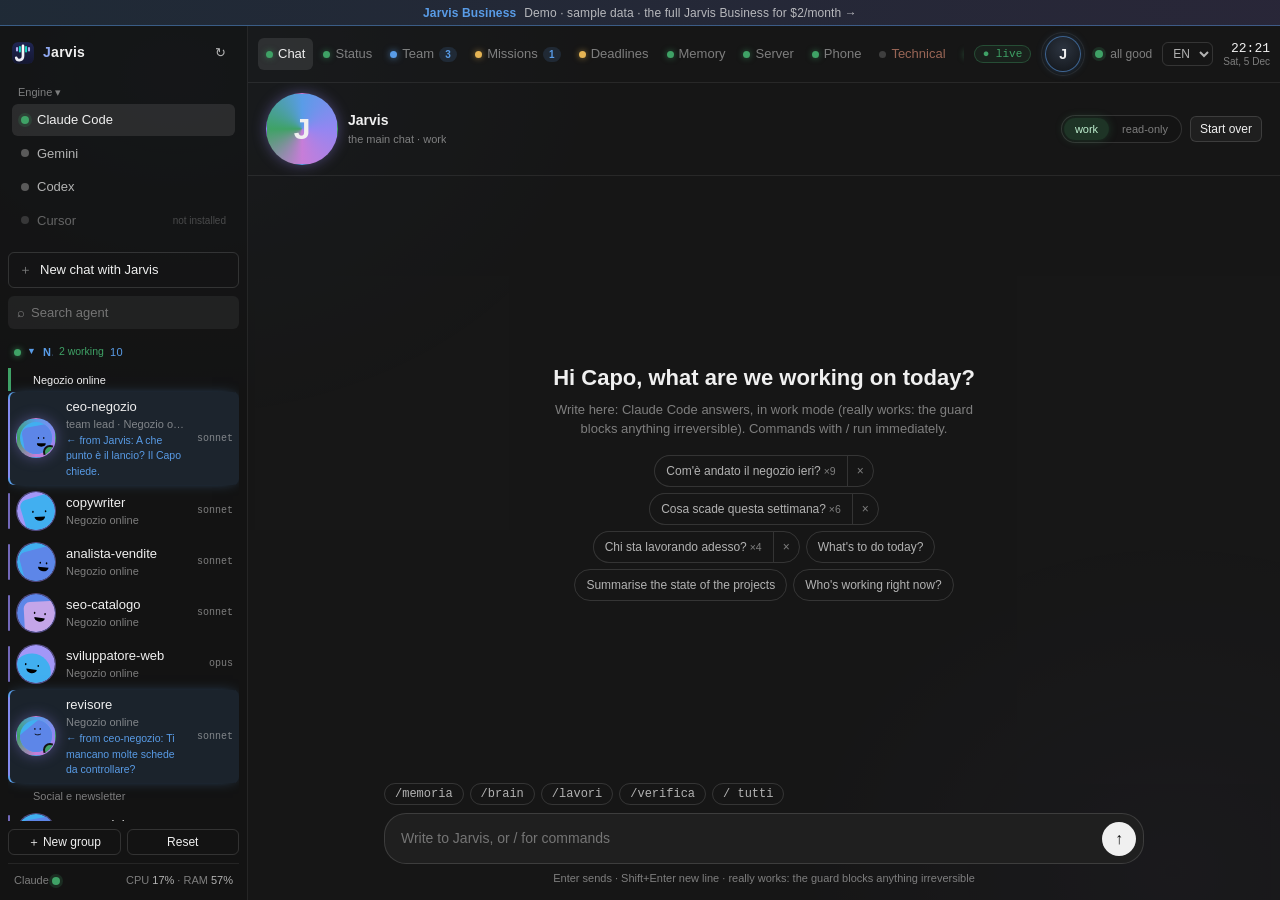
==== commit 79b2b8fd: "Demo allineata al pannello 0.5.3: sito per telefono; copia_pannello.py riparato; Patreon e Hostinger" ====
--- a/demo/index.html
+++ b/demo/index.html
@@ -12,6 +12,7 @@
 <link rel="icon" type="image/png" sizes="64x64" href="icona-64.png">
 <link rel="apple-touch-icon" sizes="180x180" href="icona-180.png">
 <link rel="stylesheet" href="app.css">
+<link rel="stylesheet" href="mobile.css">
 <link rel="stylesheet" href="demo.css">
 <!-- DEMO: al posto del server, i dati finti (dati/*.js) e il server finto (finto.js), prima di app.js.
      finto.js mette token, appellativo, lingua e dizionario (lingue/<codice>.js) come farebbe il server vero. -->
@@ -327,7 +328,7 @@
     </section>
 
     <!-- ------------------------------------------------ SQUADRA (era «Catena · Lavori»)
-         Rifatta il 26/09/2026 (richiesta di Boss): tutto quello che dice chi lavora sta qui.
+         Rifatta il 26/09/2026 (richiesta): tutto quello che dice chi lavora sta qui.
          Ordine: chi lavora ora, le chiavi e le anomalie del portiere, i lavori col dettaglio,
          la squadra per spazio, le verifiche del CRM, le sessioni aperte. Le scadenze stanno
          in Stato, gli «Agenti delle missioni» in Missioni. -->
@@ -527,6 +528,8 @@
             <p class="nota" id="accesso-scadenza"></p>
             <p class="nota">Inquadra il codice con la fotocamera del telefono, collegato allo stesso Wi-Fi di questo computer. Dentro c'è la chiave di accesso: non mandarlo a nessuno.</p>
             <p class="nota avviso-rete">Chi è nella stessa rete e ha il codice può usare il pannello. Il pannello non risponde mai da Internet, solo da indirizzi della rete di casa.</p>
+            <p class="nota">Dal telefono si legge tutto e si fanno solo le azioni innocue: niente chat che lanciano Claude, missioni nuove, agenti, interruttori o aggiornamenti.</p>
+            <label class="nota nascosto" id="accesso-riga-conferme"><input type="checkbox" id="accesso-conferme"> Dal telefono si può rispondere Sì alle conferme delle missioni</label>
             <div class="elenco-pulsanti">
               <button type="button" class="primario nascosto" data-accesso="accendi">Accendi l'accesso dal telefono</button>
               <button type="button" class="nascosto" data-accesso="nuovo_codice" title="Il codice di prima smette di valere su tutti i telefoni">Nuovo codice</button>
@@ -804,5 +807,6 @@
 
 <div id="toast" class="toast" role="status"></div>
 <script src="app.js"></script>
+<script src="mobile.js" defer></script>
 </body>
 </html>
--- a/demo/app.css
+++ b/demo/app.css
@@ -718,7 +718,7 @@
 dl.schede dt { color: var(--tenue); font-size: 12px; }
 dl.schede dd { margin: 0; }
 
-/* banco tecnico: arancione, per decisione di Boss del 20/09/2026 — non deve mai
+/* banco tecnico: arancione, per decisione del 20/09/2026 — non deve mai
    sembrare il pannello di tutti i giorni */
 .vista-tecnica .pannello { border-color: rgba(208, 135, 112, .4); }
 .vista-tecnica h2 { color: var(--arancio); }
@@ -728,7 +728,7 @@
 .toast.visibile { opacity: 1; transform: translateX(-50%); }
 .toast.errore { border-color: rgba(227, 70, 113, .6); }
 .velo { display: none; }
-/* lavagna, browser e Canva a pagina intera (richiesta di Boss del 24/09/2026) */
+/* lavagna, browser e Canva a pagina intera (richiesta del 24/09/2026) */
 .app.destra-intera .destra { position: fixed; top: 0; right: 0; bottom: 0; left: var(--lato); width: auto; z-index: 15; transform: none; visibility: visible; border-left: 0; box-shadow: none; animation: entra .2s var(--dolce); }
 /* la colonna degli agenti resta visibile anche a pagina intera: si trascina da lì nella lavagna */
 .app.destra-intera .lato { position: relative; z-index: 16; }
@@ -967,7 +967,7 @@
 .nodo.nota.colorata { background: color-mix(in srgb, var(--c) 16%, var(--rialzo)); border-color: color-mix(in srgb, var(--c) 60%, transparent); }
 .nodo.nota.colorata .testo-nota { font-weight: 600; color: color-mix(in srgb, var(--c) 55%, #fff); }
 
-/* ======================================================= Stato e Scadenze (26/09/2026, richiesta di Boss) */
+/* ======================================================= Stato e Scadenze (26/09/2026, richiesta) */
 /* ---- «Cosa succede» in cima a Stato ---- */
 #box-eventi .lista-eventi { max-height: 430px; }
 .lista-eventi li { display: grid; grid-template-columns: auto 8px minmax(0, 1fr); gap: 8px; align-items: baseline; }
@@ -1073,7 +1073,7 @@
 .benvenuto .spunto-freq > button.togli:hover { color: var(--rosso); }
 .benvenuto .spunti small { color: var(--tenue); font-size: 10.5px; }
 
-/* ======================================================= chi lavora davvero (26/09/2026, richiesta di Boss)
+/* ======================================================= chi lavora davvero (26/09/2026, richiesta)
    Le stesse classi della dimostrazione: .al-lavoro sulle schede della lavagna, .acceso sui fili. */
 .agente.attivo { background: rgba(89, 156, 231, .09); box-shadow: inset 2px 0 0 var(--accento), 0 0 14px -6px rgba(89, 156, 231, .7); }
 .gruppo.acceso .gruppo-testa { color: var(--testo); }
--- a/demo/mobile.css
+++ b/demo/mobile.css
@@ -0,0 +1,467 @@
+/* Command Center sul telefono e sul tablet (2026-10-03: ottimizzato in tutte le pagine).
+   Si carica dopo app.css. Ogni regola sta dentro una media query:
+   - fino a 820 px, e col dito senza mouse (pointer: coarse, hover: none) a ogni larghezza: telefono (barra di pagine
+     in basso che scorre, cassetti, finestre a schermo pieno). 2026-10-05 (uguale su telefono e
+     tablet): prima il tablet fra 821 e 1100 px teneva la colonna degli agenti fissa e la lavagna più stretta;
+   - col dito anche con un mouse (tablet ibridi): solo bersagli più grandi e niente hover.
+   Sopra 820 px con il mouse non cambia niente: il desktop resta identico.
+   Gli elementi nuovi (.m-*) li crea mobile.js. */
+
+/* fuori dal telefono gli elementi nuovi non si vedono mai */
+.m-schede, .m-foglio, .m-foglio-velo, .m-marca { display: none; }
+
+/* ======================================================================= DITO: telefono e tablet
+   Bersagli da 44 px, campi a 16 px (niente zoom di iOS), niente azioni nascoste fino al passaggio del mouse.
+   Fino a 820 px sempre; sopra, se il puntatore è un dito (pointer: coarse). */
+@media (max-width: 820px), (pointer: coarse) {
+  :root { --m-tocco: 44px; }
+  body { font-size: 14px; }
+  .gruppo-testa { min-height: var(--m-tocco); font-size: 12px; }
+  .gruppo-testa .azione-g { opacity: 1; }
+  /* nella colonna degli agenti restano «scheda del gruppo» e «apri in lavagna»: nuovo agente, rinomina e togli stanno nella scheda */
+  .gruppo-testa .azione-g ~ .azione-g ~ .azione-g { display: none; }
+  .motore-voce { min-height: var(--m-tocco); font-size: 14px; }
+  .piede { font-size: 12px; }
+  select { min-width: var(--m-tocco); }
+  .repo-nome { display: flex; align-items: center; min-height: var(--m-tocco); }
+  .repo-riga { grid-template-columns: minmax(0, 1fr) auto; }
+  .repo-tipo, .repo-push { display: none; }
+  button, .icona, select, summary, .schede a, .nuova-chat { min-height: var(--m-tocco); }
+  button, .icona { min-width: var(--m-tocco); }
+  button.piccolo { padding: 8px 12px; font-size: 13px; }
+  input:not([type=checkbox]):not([type=radio]):not([type=range]):not([type=color]), select, textarea {
+    font-size: 16px; min-height: var(--m-tocco);
+  }
+  .cerca input, .cerca-piccola input { font-size: 16px; padding: 10px 0; }
+  input[type=range] { min-height: var(--m-tocco); }
+  input[type=color] { min-width: var(--m-tocco); min-height: var(--m-tocco); }
+  summary { display: flex; align-items: center; gap: 6px; }
+  details:not(.spazio-catena) > summary::before { content: "▸"; color: var(--tenue); font-size: 11px; transition: transform .2s var(--dolce); }
+  details:not(.spazio-catena)[open] > summary::before { transform: rotate(90deg); }
+  summary::-webkit-details-marker { display: none; }
+  label:has(> input[type=checkbox]), label:has(> input[type=radio]) { min-height: var(--m-tocco); display: inline-flex; align-items: center; gap: 8px; }
+  label:has(input[type=checkbox]), label:has(input[type=radio]) { min-height: var(--m-tocco); align-content: center; }
+  /* caselle e pallini da 44 px: il segno resta piccolo, la zona da toccare no */
+  input[type=checkbox], input[type=radio] {
+    -webkit-appearance: none; appearance: none; width: var(--m-tocco); height: var(--m-tocco); margin: -10px -8px; flex: none;
+    border: 0; padding: 0; cursor: pointer; background: center / 22px 22px no-repeat;
+    background-image: url("data:image/svg+xml,%3Csvg xmlns='http://www.w3.org/2000/svg' viewBox='0 0 22 22'%3E%3Crect x='1' y='1' width='20' height='20' rx='5' fill='%23141414' stroke='%23888' stroke-width='1.5'/%3E%3C/svg%3E");
+  }
+  input[type=checkbox]:checked {
+    background-image: url("data:image/svg+xml,%3Csvg xmlns='http://www.w3.org/2000/svg' viewBox='0 0 22 22'%3E%3Crect x='1' y='1' width='20' height='20' rx='5' fill='%23599ce7' stroke='%23599ce7' stroke-width='1.5'/%3E%3Cpath d='M6 11.5l3.4 3.4L16.5 7.5' fill='none' stroke='%23fff' stroke-width='2.4' stroke-linecap='round' stroke-linejoin='round'/%3E%3C/svg%3E");
+  }
+  input[type=radio] {
+    background-image: url("data:image/svg+xml,%3Csvg xmlns='http://www.w3.org/2000/svg' viewBox='0 0 22 22'%3E%3Ccircle cx='11' cy='11' r='9.5' fill='%23141414' stroke='%23888' stroke-width='1.5'/%3E%3C/svg%3E");
+  }
+  input[type=radio]:checked {
+    background-image: url("data:image/svg+xml,%3Csvg xmlns='http://www.w3.org/2000/svg' viewBox='0 0 22 22'%3E%3Ccircle cx='11' cy='11' r='9.5' fill='%23141414' stroke='%23599ce7' stroke-width='1.5'/%3E%3Ccircle cx='11' cy='11' r='5' fill='%23599ce7'/%3E%3C/svg%3E");
+  }
+  input[type=checkbox]:focus-visible, input[type=radio]:focus-visible { outline: 2px solid var(--accento); outline-offset: -8px; }
+  .scad-riga input[type="checkbox"] { margin: -10px -6px; }
+  /* interruttori: stessa forma, più grandi */
+  .switch { width: 54px; height: var(--m-tocco); min-width: 54px; border: 0; background: transparent; box-shadow: none; flex: none; }
+  .switch::before {
+    content: ""; position: absolute; left: 3px; right: 3px; top: 8px; bottom: 8px; border-radius: var(--r-pill);
+    background: #101010; border: 1px solid var(--linea-2); box-shadow: inset 0 1px 3px rgba(0, 0, 0, .5); transition: background .3s, box-shadow .3s;
+  }
+  .switch::after { top: 11px; left: 6px; width: 22px; height: 22px; }
+  .switch:hover { background: transparent; }
+  .switch.on { background: transparent; box-shadow: none; }
+  .switch.on::before { background: rgb(var(--luce)); border-color: rgb(var(--luce)); box-shadow: 0 0 0 1px rgba(var(--luce), .35), 0 0 14px rgba(var(--luce), .55); }
+  .switch.on::after { transform: translateX(20px); }
+  .switch.on:active::after { transform: translateX(17px); }
+
+  /* ---------------------------------------------------- niente che dipenda dal passaggio del mouse */
+  .riga-azioni, .spazio-lavagna, .gruppo-testa .azione-g { opacity: 1; }
+  .riga-azioni .icona { padding: 4px; }
+  .nodo .link-nodo { opacity: 1; width: 30px; height: 30px; top: -14px; }
+  .nodo .link-nodo + .link-nodo { right: 40px; }
+  .lav-x-filo { min-width: 34px; min-height: 34px; width: 34px; height: 34px; margin: -17px 0 0 -17px; font-size: 14px; }
+  .sinapsi-bolla .bolla-comandi button { min-width: 30px; min-height: 30px; line-height: 28px; font-size: 14px; }
+  .sinapsi-bolla { padding-top: 32px; }
+  .maniglia-box { opacity: .7; min-width: var(--m-tocco); min-height: var(--m-tocco); display: inline-grid; place-items: center; padding: 0; }
+  .msg .chi .azioni-msg { display: none; opacity: 1; }
+  .msg.m-azioni .chi .azioni-msg { display: inline-flex; }
+  .msg .chi .azioni-msg button { min-width: var(--m-tocco); min-height: 36px; font-size: 15px; }
+
+  /* ---------------------------------------------------- testo leggibile */
+  .nota, .riga-int small, .lista-lavori small, .agente .testo small, .scad-testo small, .salute-lista .sal-testo small,
+  .chiavi-note li, .sent-anomalie, .lista-eventi li, .lista-eventi time, .spazio-titolo small, .riga-testo small,
+  .card-testa small, .catena li small, .interlocutore small, .msg .chi, .numeri small, .barre, .elenco-pulsanti small,
+  .lavoro-badge small, .card-piede, .sinapsi-lista, .sa-att-barra, #sa-att, .assist-registro, .vps-testo, .term-testo,
+  .lav-stato, .repo-riga, details summary, .sa-riga, .sa-campi label, .scad-riga-comandi { font-size: 13px; }
+  .badge, .etichetta, .modello, .conta { font-size: 12px; }
+  small, time, .sent-pulizia, .riga-sent, .sincro-riga, .durata, .lav-catena-conta, .card-piede, .lavoro-badge small,
+  .chiavi-note .cn-tipo, .chiavi-note .cn-pid, .chiavi-note .cn-cmd, .chiavi-note .cn-cwd, .sent-anomalie .cn-tipo,
+  .motore-voce small, .gruppo-testa .al-lavoro-n, .agente .mod, .agente .sinapsi-riga, .nodo small, .nodo b,
+  .sug-gruppo, .sug-etichetta, .filtri button[data-n]::after, .repo-badge, .lav-demo-badge, .lav-mod-badge { font-size: 12px !important; }
+  .cuore small { font-size: 10px !important; }
+  .lista-task li.gruppo, .segmenti-scad button, .mod-titolo, .motore-titolo, .flusso { font-size: 12px; }
+  .uscita.alta { max-height: 70vh; max-height: 70dvh; }
+  .gruppo-testa .freccia { font-size: 12px; width: 14px; }
+  .segmenti-scad button { min-height: var(--m-tocco); padding: 4px 14px; }
+  /* «hidden» vale sempre (in app.css .sa-riga { display: grid } lo scavalcava) */
+  [hidden] { display: none !important; }
+  .sincro-riga { display: flex; align-items: center; min-height: var(--m-tocco); }
+  .lista-eventi li, .scad-testo, .riga-testo b, .elenco div { font-size: 14px; }
+
+}
+
+/* ======================================================================= TELEFONO
+   fino a 820 px, oppure col dito e senza mouse a ogni larghezza (telefono girato, tablet): stessa impaginazione.
+   La stessa query sta in mobile.js («telefono»): si cambiano insieme. */
+@media (max-width: 820px), (pointer: coarse) and (hover: none) {
+  :root {
+    --m-tocco: 44px;
+    --m-sotto: calc(58px + env(safe-area-inset-bottom));
+    --m-alto: env(safe-area-inset-top);
+  }
+  html, body { height: var(--app-h, 100dvh); overscroll-behavior: none; }
+  body { font-size: 14px; -webkit-text-size-adjust: 100%; -webkit-tap-highlight-color: rgba(89, 156, 231, .18); }
+  h2 { font-size: 15px; }
+  h3 { font-size: 13.5px; }
+
+  /* ---------------------------------------------------- impalcatura: una colonna, schede in basso */
+  .app, .app.senza-destra, .app.con-terminale, .app.destra-intera {
+    grid-template-columns: minmax(0, 1fr);
+    height: var(--app-h, 100dvh);
+    padding-bottom: var(--m-sotto);
+    transform: translateY(var(--vv-top, 0px));
+  }
+  /* la colonna destra (lavagna, VPS, terminale) fuori dalla pagina intera non deve prendere una riga della griglia */
+  .app, .app.senza-destra, .app.con-terminale, .app.destra-intera { grid-template-rows: minmax(0, 1fr); grid-auto-rows: 0; }
+  body.tastiera .app { padding-bottom: 0; }
+  .centro { min-height: 0; }
+
+  /* la colonna degli agenti diventa un cassetto da sinistra (☰), anche fra 761 e 820 px */
+  .lato {
+    position: fixed; top: 0; left: 0; bottom: 0; width: min(340px, 88vw); z-index: 40;
+    transform: translateX(-104%); transition: transform .28s var(--dolce); box-shadow: 20px 0 50px rgba(0, 0, 0, .55);
+    padding: calc(10px + var(--m-alto)) 10px calc(10px + env(safe-area-inset-bottom)) max(10px, env(safe-area-inset-left));
+    background: #141414;
+  }
+  .app.destra-intera .lato { position: fixed; z-index: 40; }
+  .app.lato-aperto .lato { transform: none; }
+  .app.lato-aperto .velo { display: block; position: fixed; inset: 0; background: rgba(0, 0, 0, .5); z-index: 39; }
+  .solo-stretto { display: inline-flex; }
+  .agente { padding: 6px 8px; min-height: 52px; }
+  .agente .testo small { font-size: 12px; }
+
+  /* ---------------------------------------------------- barra in alto: Jarvis, stato, avatar */
+  .barra {
+    gap: 8px; min-height: calc(52px + var(--m-alto)); padding: calc(4px + var(--m-alto)) max(8px, env(safe-area-inset-right)) 4px max(8px, env(safe-area-inset-left));
+  }
+  .barra .schede.menu { display: none; }
+  .m-marca { display: flex; align-items: baseline; gap: 8px; flex: 1; min-width: 0; overflow: hidden; white-space: nowrap; }
+  .m-marca b { font-size: 16px; letter-spacing: .02em; }
+  .m-marca b::first-letter { color: #8fa8f0; }
+  .m-marca small { color: var(--tenue); font-size: 13px; overflow: hidden; text-overflow: ellipsis; white-space: nowrap; min-width: 0; }
+  .orologio, .flusso, .stato-generale #testo-generale { display: none; }
+  .stato-generale { flex: none; max-width: none; }
+  .avatar-jarvis small { display: none; }
+  .avatar-jarvis { padding: 3px; }
+  #apri-lato { font-size: 20px; }
+  #btn-ripristina-box { display: none; }
+  .avviso, .assist-banner { margin: 8px 10px 0; }
+
+  /* ---------------------------------------------------- pagine a schede: una colonna */
+  main { overscroll-behavior: contain; }
+  .vista.attiva { padding: 10px max(10px, env(safe-area-inset-left)) 16px; gap: 10px; grid-template-columns: minmax(0, 1fr); }
+  .vista[data-vista="agenti"].attiva, .griglia-stato, .assist-griglia { grid-template-columns: minmax(0, 1fr); }
+  .blocco-lavori, .blocco-lavori.con-scelto { grid-template-columns: minmax(0, 1fr); }
+  .pannello { padding: 12px; border-radius: var(--r-lg); }
+  .testa-pannello { gap: 8px; }
+  .testa-pannello h2 { flex: 1 1 100%; }
+  .cerca-piccola { min-width: 0; flex: 1 1 100%; }
+  .elenco-pulsanti { grid-template-columns: minmax(0, 1fr); }
+  .elenco-pulsanti button { padding: 10px 12px; }
+  .comandi-diretti button { min-height: var(--m-tocco); padding: 6px 14px; font-size: 13px; }
+  .sezione-chiedi { margin: 0 0 10px; }
+  .sezione-chiedi button { text-align: left; white-space: normal; }
+  .riga-int { padding: 6px 0; column-gap: 12px; align-items: center; }
+  .riga-int.telegram .riaggancia { padding: 4px 10px; }
+  .filtri button { min-height: var(--m-tocco); }
+  .lista-lavori { max-height: none; }
+  .lista-lavori-grande { max-height: 60vh; max-height: 60dvh; }
+  .lista-lavori li { padding: 10px; }
+  .ferma-lavoro { min-height: var(--m-tocco); padding: 6px 14px; font-size: 13px; }
+  .risultato { position: static; min-height: 0; }
+  .ris-vuoto { min-height: 0; padding: 24px 16px; }
+  .ris-uscita, .blocco-lavori.ris-intero .ris-uscita { max-height: 70vh; max-height: 70dvh; min-height: 160px; }
+  .ris-azioni button { min-height: var(--m-tocco); }
+  .riquadro { height: 360px; }
+
+  /* Stato */
+  .nucleo .sfera { width: 140px; }
+  .chat-voce-form { flex-wrap: wrap; }
+  .chat-voce-form input { flex: 1 1 180px; }
+  .chat-voce-box { max-height: 50vh; max-height: 50dvh; }
+  .repo-riga { grid-template-columns: minmax(0, 1fr) auto; }
+  .repo-tipo, .repo-push { display: none; }
+  .repo-nome { display: flex; align-items: center; min-height: var(--m-tocco); }
+  .sent-anomalie li { grid-template-columns: minmax(0, 1fr) auto; }
+  .sent-anomalie li > :first-child { grid-column: 1 / -1; }
+  .tec-due { grid-template-columns: minmax(0, 1fr); }
+  .assist-ssh { flex-wrap: wrap; }
+
+  /* Squadra */
+  .catena li { margin-left: calc(var(--liv, 0) * 12px); }
+  .catena li .avatar { width: 40px; height: 40px; font-size: 17px; }
+  .riga-catena { grid-template-columns: 32px minmax(0, 1fr) auto; gap: 8px; }
+  .riga-catena > .modello { display: none; }
+  .progetti-griglia { padding: 2px 8px 10px; grid-template-columns: minmax(0, 1fr); }
+  .spazio-catena > summary { padding: 10px 12px; gap: 10px; flex-wrap: wrap; }
+  .spazio-modelli { display: none; }
+  .chiavi-note li { grid-template-columns: 70px minmax(0, 1fr); }
+  .chiavi-note .cn-azioni button { min-height: var(--m-tocco); font-size: 13px; }
+  .agente-form select, .agente-form input { width: 100%; }
+
+  /* Missioni */
+  .nuova-missione .riga-campi { gap: 10px; }
+  .nuova-missione .primario { margin-left: 0; flex: 1 1 100%; }
+  .nuova-missione label { flex-wrap: wrap; }
+  details.missione > summary { flex-wrap: wrap; }
+  details.missione > summary .titolo { flex: 1 1 100%; white-space: normal; }
+  .albero .nome, .albero-box .orch .nome { min-width: 0; }
+  .albero .st { min-width: 0; }
+  .albero .cosa { display: none; }
+  .conferma .si, .conferma .no { min-height: var(--m-tocco); }
+
+  /* Scadenze */
+  .scad-riga { grid-template-columns: 36px 64px minmax(0, 1fr) auto; gap: 8px; align-items: center; }
+  .scad-riga .scad-fatto { padding: 4px 10px; }
+  .scad-aggiungi input[name="testo"] { flex: 1 1 100%; }
+  .scad-aggiungi input[type=date] { flex: 1 1 auto; }
+  .scad-riga-comandi { gap: 6px 10px; }
+  .scad-annulla { bottom: calc(var(--m-sotto) + 12px); }
+
+  /* Memoria: la tabella scorre dentro il suo riquadro */
+  table.progetti { display: block; overflow-x: auto; white-space: nowrap; -webkit-overflow-scrolling: touch; }
+  table.progetti td { padding: 8px 8px; }
+
+  /* Telefono */
+  .istruzioni input { width: 100%; }
+  .istruzioni li { display: flex; flex-wrap: wrap; gap: 6px; align-items: center; }
+  #form-chiamata .azioni-riga input { flex: 1 1 100%; }
+
+  /* ---------------------------------------------------- chat */
+  .vista-chat.attiva { padding: 0; }
+  .chat-testa { padding: 6px max(10px, env(safe-area-inset-right)) 6px max(10px, env(safe-area-inset-left)); gap: 8px; }
+  .chat-testa .avatar { width: 36px; height: 36px; font-size: 16px; }
+  .interlocutore { gap: 8px; }
+  .interlocutore b { font-size: 15px; }
+  .chat-strumenti { gap: 6px; flex: none; }
+  .modo-chat button { min-height: 36px; padding: 4px 10px; font-size: 13px; }
+  .modo-chat { align-items: center; }
+  /* «Ricomincia» e «Terminale» diventano icone: lo spazio va ai messaggi */
+  #btn-svuota-chat, #btn-term-accanto { font-size: 0; padding: 0; width: var(--m-tocco); gap: 0; justify-content: center; }
+  #btn-svuota-chat::before { content: "↺"; font-size: 19px; }
+  #btn-term-accanto .icona-term { font-size: 13px; }
+  .messaggi { padding: 12px max(12px, env(safe-area-inset-right)) 10px max(12px, env(safe-area-inset-left)); gap: 14px; }
+  .msg .testo { font-size: 15px; }
+  .msg.mio .corpo { max-width: 88%; }
+  .msg .testo pre { font-size: 12.5px; }
+  .benvenuto { padding: 0 6px; margin: auto 0; width: 100%; min-width: 0; max-width: none; }
+  .benvenuto .spunti > * { max-width: 100%; }
+  .benvenuto b { font-size: 19px; }
+  .benvenuto .spunti { flex-direction: column; align-items: stretch; }
+  .benvenuto .spunti button { min-height: var(--m-tocco); font-size: 14px; text-align: left; }
+  .benvenuto .spunto-freq { display: flex; min-width: 0; }
+  .benvenuto .spunto-freq > button:first-child { flex: 1; min-width: 0; }
+  .benvenuto .spunto-freq > button.togli { flex: none; width: var(--m-tocco); }
+  .pillola textarea::placeholder { white-space: nowrap; overflow: hidden; text-overflow: ellipsis; }
+  .compositore { padding: 6px max(10px, env(safe-area-inset-right)) 8px max(10px, env(safe-area-inset-left)); }
+  .compositore .comandi-diretti { flex-wrap: nowrap; overflow-x: auto; scrollbar-width: none; margin: 0 -10px 6px; padding: 0 10px; }
+  .compositore .comandi-diretti::-webkit-scrollbar { display: none; }
+  .compositore .comandi-diretti button { flex: none; }
+  body.tastiera .compositore .comandi-diretti { display: none; }
+  .pillola { padding: 5px 5px 5px 14px; gap: 6px; align-items: flex-end; border-radius: 24px; }
+  .pillola textarea { font-size: 16px; padding: 10px 0; max-height: 30vh; max-height: 30dvh; min-height: var(--m-tocco); }
+  .invia { width: var(--m-tocco); height: var(--m-tocco); font-size: 18px; }
+  .nota-compositore { display: none; }
+  .suggerimenti { left: 10px; right: 10px; max-height: 45vh; max-height: 45dvh; }
+  .suggerimenti button { min-height: var(--m-tocco); align-items: center; }
+  .suggerimenti button b { min-width: 0; }
+
+  /* ---------------------------------------------------- lavagna, VPS, terminale: pagine intere sopra le schede */
+  .app.destra-intera .destra { left: 0; right: 0; bottom: var(--m-sotto); border-left: 0; }
+  body.tastiera .app.destra-intera .destra { bottom: 0; }
+  .pannello-destra { padding: 6px max(6px, env(safe-area-inset-right)) 6px max(6px, env(safe-area-inset-left)); gap: 6px; }
+  .lavagna-barra, .term-barra, .vps-barra { flex-wrap: nowrap; overflow-x: auto; scrollbar-width: none; margin: 0 -6px; padding: 0 6px 2px; }
+  .lavagna-barra::-webkit-scrollbar, .term-barra::-webkit-scrollbar, .vps-barra::-webkit-scrollbar { display: none; }
+  .lavagna-barra > *, .term-barra > *, .vps-barra > * { flex: none; }
+  .lav-stato { margin-left: 4px; white-space: nowrap; }
+  .lav-titolo:not(:empty) { white-space: nowrap; }
+  .term-testo, .vps-testo { min-width: 160px; }
+  .segmenti button { min-height: var(--m-tocco); padding: 4px 14px; font-size: 13px; }
+  .lav-sinapsi summary { min-height: var(--m-tocco); }
+  .sinapsi-lista { max-height: 30vh; max-height: 30dvh; }
+  .sinapsi-lista li { grid-template-columns: 52px minmax(0, 1fr) auto; }
+  .sinapsi-lista li > span { grid-column: 1 / -1; }
+  .lav-vuota { font-size: 14px; }
+  /* il pallino che tira i fili: piccolo da vedere, grande da prendere col dito */
+  .porta { width: 18px; height: 18px; margin-top: -9px; right: -10px; }
+  .porta::after { content: ""; position: absolute; inset: -14px; border-radius: 50%; }
+  .vps-vuoto, .term-vuoto { font-size: 14px; }
+
+  /* ---------------------------------------------------- finestre: a schermo pieno */
+  dialog.scheda-agente, #guida-lavagna {
+    width: 100vw; max-width: 100vw; height: 100%; max-height: 100%; margin: 0; border: 0; border-radius: 0;
+    overflow-y: auto; overscroll-behavior: contain;
+  }
+  dialog.scheda-agente[open] { animation: m-sale .22s var(--dolce); }
+  .scheda-agente form {
+    min-height: 100%; padding: calc(12px + var(--m-alto)) max(14px, env(safe-area-inset-right)) calc(16px + env(safe-area-inset-bottom)) max(14px, env(safe-area-inset-left));
+    align-content: start;
+  }
+  .scheda-agente header { position: sticky; top: calc(-12px - var(--m-alto)); z-index: 2; background: var(--rialzo);
+    margin: calc(-12px - var(--m-alto)) -14px 0; padding: calc(10px + var(--m-alto)) 14px 10px; border-bottom: 1px solid var(--linea); }
+  .scheda-agente header .avatar.grande { width: 48px; height: 48px; font-size: 22px; }
+  .chiudi-dialog { font-size: 18px; }
+  .sa-campi { gap: 8px 12px; }
+  .sa-campi label { flex: 1 1 100%; flex-wrap: wrap; }
+  .sa-campi select, .sa-campi input:not([type=range]):not([type=color]) { flex: 1 1 160px; max-width: none; }
+  .sa-umorismo input[type="range"] { flex: 1 1 140px; }
+  .sa-attivo { margin-left: 0; }
+  .scheda-agente footer { justify-content: stretch; }
+  .scheda-agente footer button { flex: 1 1 calc(50% - 8px); }
+  .sg-squadra { max-height: none; }
+  .sa-att-tabella { max-height: 50vh; max-height: 50dvh; overflow: auto; -webkit-overflow-scrolling: touch; }
+  #sa-att { min-width: 520px; }
+  #gl-corpo { max-height: none; }
+  #gl-corpo dl { grid-template-columns: minmax(0, 1fr); }
+
+  /* ---------------------------------------------------- avvisi in basso: sopra la barra di schede */
+  .toast { bottom: calc(var(--m-sotto) + 12px); max-width: calc(100vw - 24px); }
+  body.tastiera .toast { bottom: 12px; }
+
+  /* ---------------------------------------------------- barra di pagine in basso (2026-10-05)
+     Tutte le pagine nell'ordine del desktop e in fondo «Impostazioni»; scorre col dito, la voce attiva si porta in
+     vista da sola (mobile.js). Le sfumature ai lati dicono che continua. */
+  .m-schede {
+    display: block; position: fixed; left: 0; right: 0; bottom: 0; z-index: 30;
+    height: var(--m-sotto); padding: 0 env(safe-area-inset-right) env(safe-area-inset-bottom) env(safe-area-inset-left);
+    background: rgba(18, 18, 18, .96); border-top: 1px solid var(--linea-2); backdrop-filter: blur(10px); -webkit-backdrop-filter: blur(10px);
+  }
+  .m-schede-scorre {
+    display: flex; height: 100%; overflow-x: auto; overflow-y: hidden; overscroll-behavior-x: contain; scroll-snap-type: x proximity;
+    scrollbar-width: none; -webkit-overflow-scrolling: touch; touch-action: pan-x;
+  }
+  .m-schede-scorre::-webkit-scrollbar { display: none; }
+  .m-schede.m-continua-dx .m-schede-scorre { -webkit-mask-image: linear-gradient(to right, #000 calc(100% - 36px), transparent); mask-image: linear-gradient(to right, #000 calc(100% - 36px), transparent); }
+  .m-schede.m-continua-sx .m-schede-scorre { -webkit-mask-image: linear-gradient(to left, #000 calc(100% - 36px), transparent); mask-image: linear-gradient(to left, #000 calc(100% - 36px), transparent); }
+  .m-schede.m-continua-sx.m-continua-dx .m-schede-scorre {
+    -webkit-mask-image: linear-gradient(to right, transparent, #000 36px, #000 calc(100% - 36px), transparent);
+    mask-image: linear-gradient(to right, transparent, #000 36px, #000 calc(100% - 36px), transparent);
+  }
+  body.tastiera .m-schede { display: none; }
+  .m-schede a, .m-schede button {
+    display: flex; flex-direction: column; align-items: center; justify-content: center; gap: 3px; position: relative;
+    flex: 1 0 auto; min-width: 72px; min-height: 58px; height: 58px; padding: 4px 8px; border: 0; border-radius: 0; background: transparent;
+    scroll-snap-align: center; white-space: nowrap;
+    color: var(--tenue); font: 500 12px/1.1 -apple-system, BlinkMacSystemFont, "SF Pro Text", "Helvetica Neue", sans-serif; text-decoration: none;
+  }
+  .m-schede svg { width: 24px; height: 24px; display: block; flex: none; }
+  .m-schede .attiva { color: var(--testo); }
+  .m-schede .attiva::before { content: ""; position: absolute; top: 0; left: 22%; right: 22%; height: 2px; border-radius: 0 0 2px 2px; background: var(--accento); }
+  .m-schede .spia { position: absolute; top: 9px; left: calc(50% + 10px); width: 8px; height: 8px; border-radius: 50%; }
+  .m-schede .spia.grigia { display: none; }
+  .m-schede .conta { position: absolute; top: 4px; left: calc(50% + 6px); }
+  .m-schede .conta:empty { display: none; }
+  .m-schede a:has(.conta:not(:empty)) .spia { display: none; }   /* il numero dice già che c'è qualcosa */
+  .m-schede [data-m="impostazioni"] { border-left: 1px solid var(--linea); }
+
+  /* il foglio «Impostazioni» (era «Altro»): tema, avatar, agenti e motore; nell'app anche voce e telefono.
+     Le voci di pagina che registro.js, connessioni.js, piani.js e incarichi.js ci aggiungono stanno nella barra in basso. */
+  .m-foglio-griglia > a[data-vista] { display: none; }
+  .m-foglio-velo { display: block; position: fixed; inset: 0; z-index: 44; background: rgba(0, 0, 0, .5); opacity: 0; pointer-events: none; transition: opacity .2s; }
+  .m-foglio-velo.aperto { opacity: 1; pointer-events: auto; }
+  .m-foglio {
+    display: block; position: fixed; left: 0; right: 0; bottom: 0; z-index: 45; max-height: 85vh; max-height: 85dvh; overflow-y: auto;
+    padding: 8px max(12px, env(safe-area-inset-right)) calc(14px + env(safe-area-inset-bottom)) max(12px, env(safe-area-inset-left));
+    background: var(--rialzo); border-top: 1px solid var(--linea-2); border-radius: 16px 16px 0 0; box-shadow: 0 -20px 50px rgba(0, 0, 0, .55);
+    transform: translateY(105%); transition: transform .26s var(--dolce); visibility: hidden;
+  }
+  .m-foglio.aperto { transform: none; visibility: visible; }
+  .m-foglio-maniglia { width: 40px; height: 4px; border-radius: 2px; background: var(--linea-3); margin: 2px auto 10px; }
+  .m-foglio-testa { display: flex; align-items: center; justify-content: space-between; margin: 0 2px 8px; }
+  .m-foglio-testa b { font-size: 16px; }
+  .m-foglio-griglia { display: grid; grid-template-columns: repeat(3, minmax(0, 1fr)); gap: 8px; }
+  .m-foglio-griglia a, .m-foglio-griglia button {
+    display: flex; flex-direction: column; align-items: center; justify-content: center; gap: 6px; min-height: 76px; padding: 8px 4px;
+    border: 1px solid var(--linea); border-radius: var(--r-xl); background: var(--fondo); color: var(--testo); text-decoration: none;
+    font-size: 13.5px; text-align: center; position: relative;
+  }
+  .m-foglio-griglia .m-ico { font-size: 20px; line-height: 1; color: var(--testo-2); }
+  .m-foglio-griglia .attiva { border-color: var(--accento-linea); background: var(--accento-fondo); }
+  .m-foglio-griglia .spia { position: absolute; top: 9px; right: 9px; width: 8px; height: 8px; border-radius: 50%; }
+  .m-foglio-griglia .conta { position: absolute; top: 6px; left: 8px; }
+  .m-foglio-griglia a.tecnico { color: var(--arancio); }
+  .m-foglio-griglia small { color: var(--tenue); font-size: 11.5px; line-height: 1.2; }
+  .m-foglio-largo { grid-column: 1 / -1; flex-direction: row !important; min-height: 52px !important; }
+  .m-solo-mac { display: none; }
+
+  /* ---------------------------------------------------- rifiniture del 2026-10-05 (verifica sul telefono)
+     bersagli da almeno 40 px anche dove i fogli delle pagine li fanno più bassi (si caricano dopo questo: serve un
+     selettore più preciso) */
+  .vista .modo-chat button { min-height: 40px; }
+  .vista .cn-tre .cn-pos { min-height: var(--m-tocco); }
+  .vista .in-modulo select, .vista .in-modulo textarea, .vista .in-btn { min-height: var(--m-tocco); font-size: 16px; }
+  .vista .in-btn { font-size: 14px; }
+  /* i collegamenti dentro una frase (es. «vai a Stato · Chat» in Squadra): zona da toccare alta 40 px, testo dov'era */
+  .vista p a[href^="#"], .vuoto-lavori a { display: inline-flex; align-items: center; justify-content: center; min-height: 40px; min-width: 40px;
+    padding: 0 4px; margin: -11px 0; vertical-align: middle; }
+  /* il toast nascosto non scende sulla barra in basso nemmeno durante l'animazione */
+  .toast { transform: translateX(-50%) translateY(6px); max-height: 40vh; max-height: 40dvh; overflow: hidden; }
+  .toast.visibile { transform: translateX(-50%); }
+}
+
+@keyframes m-sale { from { opacity: 0; transform: translateY(24px); } }
+
+/* chat stretta (fino a 640 px): prima l'interlocutore e i pulsanti a icona, sotto il modo della chat a tutta larghezza.
+   Prima stavano su una riga sola e Ricomincia e Terminale finivano oltre il bordo (x=454 su 360 px) */
+@media (max-width: 640px) {
+  .chat-testa { flex-wrap: wrap; row-gap: 6px; }
+  .chat-testa .chat-strumenti { display: contents; }
+  .chat-testa .interlocutore { flex: 1 1 0; min-width: 0; order: 1; }
+  .chat-testa .interlocutore b, .chat-testa .interlocutore small { overflow: hidden; text-overflow: ellipsis; white-space: nowrap; display: block; }
+  .chat-testa .chat-strumenti > * { order: 2; flex: none; }
+  .chat-testa .modo-chat { order: 3; flex: 1 1 100%; display: flex; }
+  .chat-testa .modo-chat button { flex: 1 1 0; min-height: var(--m-tocco); padding: 4px 6px; font-size: 13px; }
+}
+
+/* telefono girato (basso, col dito): la lavagna prende tutta l'altezza. La barra in alto si abbassa, Sinapsi (che sta
+   anche nella pagina in verticale) sparisce e i pulsanti della lavagna restano su una riga che scorre */
+@media (max-height: 500px) and (pointer: coarse) {
+  .barra { min-height: calc(44px + var(--m-alto)); padding-top: calc(2px + var(--m-alto)); padding-bottom: 2px; }
+  .barra .avatar-jarvis .aj-cerchio { width: 34px; height: 34px; }
+  .pannello-destra { padding-top: 4px; padding-bottom: 4px; gap: 4px; }
+  .lav-sinapsi { display: none; }
+  .lavagna-barra button, .lavagna-barra .segmenti button { min-height: 40px; padding-top: 2px; padding-bottom: 2px; }
+}
+
+/* telefono girato: la barra in basso più bassa */
+@media (max-height: 500px) and (pointer: coarse) and (orientation: landscape) {
+  :root { --m-sotto: calc(46px + env(safe-area-inset-bottom)); }
+  .m-schede a, .m-schede button { min-height: 46px; height: 46px; flex-direction: row; gap: 6px; }
+  .m-schede .spia { top: 7px; }
+  .m-schede svg { width: 20px; height: 20px; }
+  .chat-testa .avatar { width: 30px; height: 30px; }
+}
+
+/* ======================================================================= TABLET IBRIDO (821-1100 px, dito e mouse)
+   Bersagli e campi stanno nel blocco «DITO» qui sopra; qui solo le barre che scorrono di lato. Dal 2026-10-05 il tablet
+   senza mouse (hover: none) usa il blocco «TELEFONO»: qui resta solo chi ha anche un puntatore che passa sopra. */
+@media (min-width: 821px) and (max-width: 1100px) and (pointer: coarse) and (hover: hover) {
+  /* la colonna destra fuori dalla pagina intera non prende una riga della griglia (sotto i 1100 px andava a capo
+     e la pagina restava alta metà schermo: col mouse succede ancora, ma quella finestra non si tocca) */
+  .app, .app.senza-destra, .app.con-terminale, .app.destra-intera { grid-template-rows: minmax(0, 1fr); grid-auto-rows: 0; }
+  .lavagna-barra, .term-barra, .vps-barra { flex-wrap: nowrap; overflow-x: auto; scrollbar-width: none; }
+  .lavagna-barra > *, .term-barra > *, .vps-barra > * { flex: none; }
+  .porta::after { content: ""; position: absolute; inset: -12px; border-radius: 50%; }
+  table.progetti { display: block; overflow-x: auto; }
+  .pillola textarea { font-size: 16px; }
+  .invia { width: var(--m-tocco); height: var(--m-tocco); }
+  dialog.scheda-agente { max-height: calc(100dvh - 32px); overflow-y: auto; }
+  .sa-umorismo input[type="range"] { width: 160px; }
+}
--- a/demo/demo.css
+++ b/demo/demo.css
@@ -18,3 +18,10 @@
   .demo-banner { font-size: 11px; justify-content: flex-start; padding: 0 10px; }
 }
 
+
+/* sito per telefono (mobile.css, 05/10/2026): la pagina è alta quanto lo schermo meno la striscia; la lavagna a pagina
+   intera sta dentro .app (che ha già la striscia sopra), quindi senza il margine in più */
+@media (max-width: 820px), (pointer: coarse) and (hover: none) {
+  body.con-banner-demo .app { height: calc(var(--app-h, 100dvh) - var(--banner-demo)); }
+  body.con-banner-demo .app.destra-intera .destra { margin-top: 0; }
+}
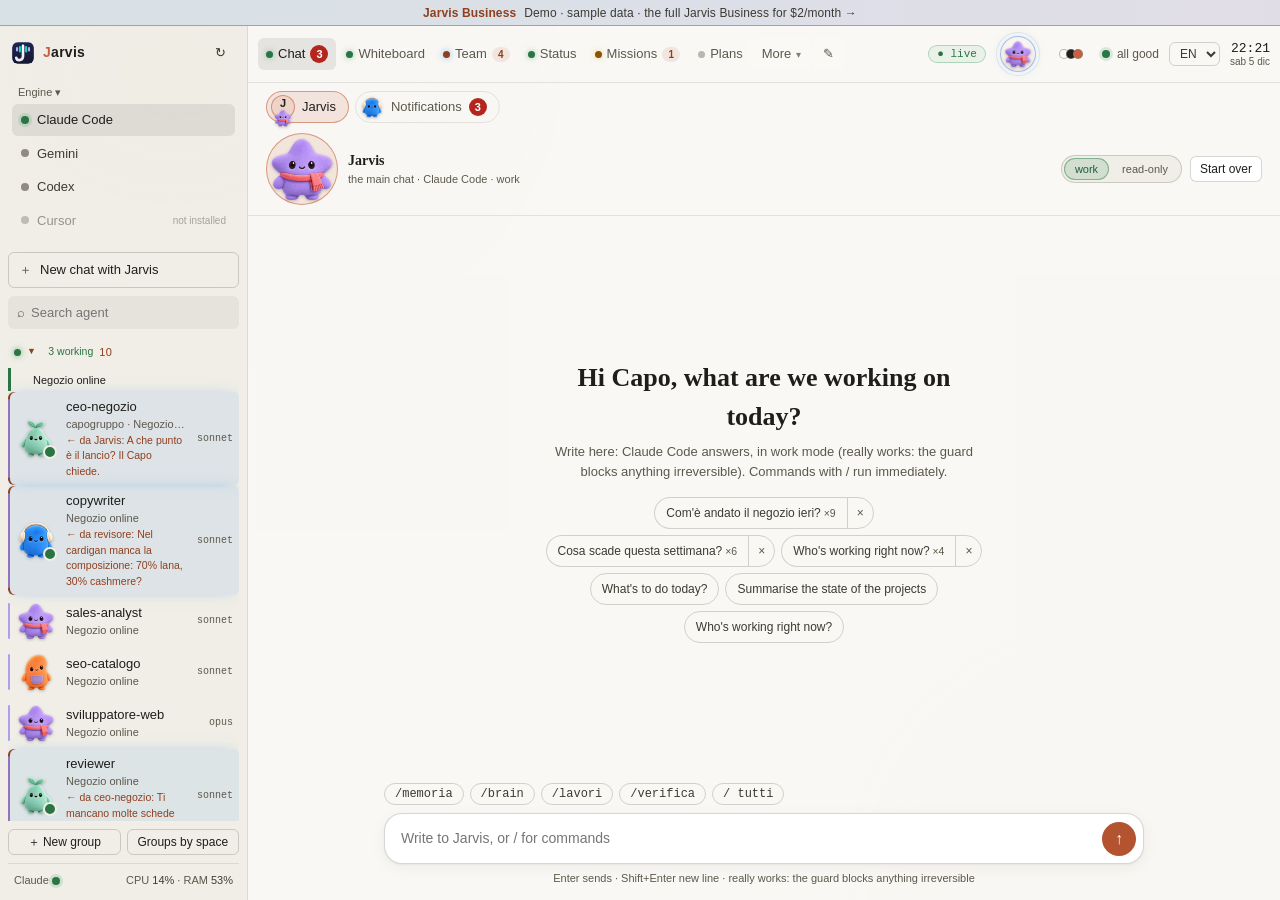
==== commit 60ae160f: "Demo allineata al pannello 0.6: temi, Dots, barra, chat a schede con le Notifiche, Piani e Connessio" ====
--- a/demo/index.html
+++ b/demo/index.html
@@ -2,7 +2,7 @@
 <html lang="it">
 <head>
 <meta charset="utf-8">
-<meta name="viewport" content="width=device-width, initial-scale=1, viewport-fit=cover">
+<meta name="viewport" content="width=device-width, initial-scale=1, viewport-fit=cover, interactive-widget=resizes-content">
 <title>Jarvis Command Center · Demo</title>
 <meta name="theme-color" content="#141414">
 <meta name="mobile-web-app-capable" content="yes">
@@ -11,33 +11,77 @@
 <link rel="icon" type="image/png" sizes="32x32" href="icona-32.png">
 <link rel="icon" type="image/png" sizes="64x64" href="icona-64.png">
 <link rel="apple-touch-icon" sizes="180x180" href="icona-180.png">
+<!-- temi: snippet -->
+<script>/* tema prima dei fogli di stile: niente lampo del tema sbagliato (temi.js, INTEGRA-TEMI.md) */
+(function(){var d=document.documentElement,t="claude";try{t=localStorage.getItem("cc.tema")||"claude"}catch(e){}
+if(!/^(scuro|nero|chiaro|claude|auto)$/.test(t))t="claude";d.setAttribute("data-tema",t);
+if(t==="auto"){var c=false;try{c=matchMedia("(prefers-color-scheme: light)").matches}catch(e){}d.setAttribute("data-auto",c?"chiaro":"scuro")}})();
+</script>
+<!-- /temi -->
 <link rel="stylesheet" href="app.css">
 <link rel="stylesheet" href="mobile.css">
 <link rel="stylesheet" href="demo.css">
+<!-- telefono e tablet (2026-10-03): tutte le regole stanno in media query, sopra 820 px col mouse non cambia niente -->
+<link rel="stylesheet" href="attivita.css">
+<link rel="stylesheet" href="connessioni.css">
+<link rel="stylesheet" href="piani.css">
+<link rel="stylesheet" href="stop-chat.css">
+<link rel="stylesheet" href="barra.css">
+<link rel="stylesheet" href="dots-vivi.css">
+<!-- temi (2026-10-03, INTEGRA-TEMI.md): dopo tutti gli altri fogli, così vince -->
+<link rel="stylesheet" href="temi.css">
+<link rel="stylesheet" href="dots.css">
+<link rel="stylesheet" href="notifiche.css">
+<!-- Jarvis Business: lingua, accesso dal telefono, versione -->
+<link rel="stylesheet" href="business.css">
 <!-- DEMO: al posto del server, i dati finti (dati/*.js) e il server finto (finto.js), prima di app.js.
      finto.js mette token, appellativo, lingua e dizionario (lingue/<codice>.js) come farebbe il server vero. -->
 <script src="dati/squadra.js"></script>
 <script src="dati/stato.js"></script>
 <script src="dati/missioni.js"></script>
 <script src="finto.js"></script>
+<style>/* 2026-10-05 (l'utente): pagina «Computer» con le schede (Schermo del computer, Terminale, Desktop VPS, Server) e banco
+   tecnico dentro «Telefono». Stili minimi: le schede riusano .segmenti di app.css. */
+.vista[data-vista="computer"].attiva { grid-template-columns: minmax(0, 1fr); }
+.pc-schede { justify-self: start; flex-wrap: wrap; max-width: 100%; }
+.pannello-destra > .pc-schede { align-self: flex-start; flex: none; }
+.pc-schede button { font-size: 13px; padding: 4px 12px; }
+.pc-schede[hidden], .vista[data-vista="computer"] > .pc-scheda:not(.scheda-on) { display: none !important; }
+.vista[data-vista="computer"] > .pc-scheda { min-width: 0; }
+.vista[data-vista="computer"] > .pc-scheda.vista-schermo.attiva { padding: 0; }
+/* Schermo del computer: c'è solo dentro il ponte (computer.js mette «con-schermo» su <html>) */
+html:not(.con-schermo) .pc-schede [data-scheda="schermo"] { display: none; }
+/* dal sito senza «tutto»: il desktop della VPS e il banco tecnico non funzionano; il terminale della VPS sì (/term/vps/) */
+.dentro-ponte:not(.ponte-tutto) .pc-schede [data-scheda="vps"], .dentro-ponte:not(.ponte-tutto) .solo-tecnico { display: none !important; }
+/* dal sito il terminale è quello root della VPS (/term/vps/, Caddy): la shell del computer e i suoi comandi restano sul computer */
+.dentro-ponte [data-term="mac"], .dentro-ponte #term-accendi, .dentro-ponte #term-spegni, .dentro-ponte #term-sessione { display: none !important; }
+html:not(.dentro-ponte) .solo-ponte { display: none !important; }
+/* il pulsante «Terminale della VPS» del box Server: dal sito ora funziona (mobile.css lo nascondeva senza «tutto») */
+html.dentro-ponte:not(.ponte-tutto) [data-term-vai="vps"] { display: revert !important; }
+a.pc-btn-link { padding: 3px 9px; font-size: 12px; border: 1px solid var(--linea-2); border-radius: var(--r); color: var(--testo); text-decoration: none; }
+.pannello.solo-tecnico { border-color: rgba(208, 135, 112, .4); }
+.pannello.solo-tecnico h2 { color: var(--arancio); }
+</style>
 </head>
 <body>
 <a class="demo-banner" id="demo-banner" href="https://github.com/sponsors/AndyTrust" target="_blank" rel="noopener" translate="no"><b>Jarvis Business</b><span>Demo · dati finti · Jarvis Business completo a 2 $/mese →</span></a>
-<!-- Tre colonne.
+<!-- Layout del 24/09/2026 (stile scuro): tre colonne.
      Sinistra: agenti per spazio, gruppi a tendina, trascinabili.
      Centro: chat con Jarvis o con un agente, e le sezioni di sempre in schede.
-     Destra: lavagna degli agenti (collegamenti = dipendenze); si apre anche a pagina intera (#lavagna). -->
+     Destra: lavagna degli agenti (collegamenti = dipendenze) e desktop della VPS;
+     tutte e due si aprono anche a pagina intera (#lavagna, #vps). -->
 <div class="app" id="app">
 
 <!-- ============================================================ SINISTRA -->
 <aside class="lato" id="lato" aria-label="Agenti">
   <div class="lato-testa">
     <div class="logo"><img class="logo-img" src="logo.svg" alt="" width="22" height="22"><b class="logo-nome">Jarvis</b></div>
-    <button class="icona" id="btn-aggiorna" title="Aggiorna lo stato">↻</button>
+    <button class="icona" id="btn-aggiorna" data-solo-mac="aggiorna:tutto" title="Aggiorna lo stato">↻</button>
     <button class="icona solo-stretto" data-chiudi-lato title="Chiudi">✕</button>
   </div>
 
-  <!-- Selettore di motore: quale CLI/API risponde alla prossima chat rapida (/api/motore). -->
+  <!-- Selettore di motore (26/09/2026): quale CLI/API risponde alla prossima
+       chat. Stato in comune con la bolla del widget desktop, via /api/motore. -->
   <div class="motore" id="motore">
     <span class="motore-titolo">Motore ▾</span>
     <div class="motore-elenco" id="motore-elenco"><p class="vuoto">lettura…</p></div>
@@ -54,8 +98,8 @@
   <details class="gruppi-archiviati nascosto" id="gruppi-archiviati"><summary>Gruppi archiviati</summary><ul id="gruppi-archiviati-lista"></ul></details>
 
   <div class="lato-azioni">
-    <button class="piccolo" id="btn-nuovo-gruppo">＋ Nuovo gruppo</button>
-    <button class="piccolo" id="btn-ripristina-gruppi" title="Torna ai gruppi per spazio">Ripristina</button>
+    <button class="piccolo" id="btn-nuovo-gruppo" data-solo-mac="agente:crea_gruppo=capogruppo">＋ Nuovo gruppo</button>
+    <button class="piccolo" id="btn-ripristina-gruppi" data-solo-mac="/api/pannello/modifica" title="Torna ai gruppi per spazio">Gruppi per spazio</button>
   </div>
 
   <div class="piede">
@@ -68,8 +112,9 @@
 <div class="centro">
   <header class="barra">
     <button class="icona solo-stretto" id="apri-lato" title="Agenti">☰</button>
-    <!-- Ogni scheda ha una spia (ok, attenzione, guasto, lavora, grigia) calcolata da
-         spieSchede(). «Squadra» tiene l'hash #agenti per i segnalibri. -->
+    <!-- Ordine e spie del 26/09/2026: ogni scheda ha una spia (ok, attenzione, guasto,
+         lavora, grigia) calcolata da spieSchede() con le regole del contratto, punto 7.
+         «Squadra» è la vecchia «Catena · Lavori»: l'hash resta #agenti per i segnalibri. -->
     <nav class="schede menu" aria-label="Sezioni">
       <a href="#chat" data-vista="chat"><i class="spia grigia"></i>Chat</a>
       <a href="#home" data-vista="home"><i class="spia grigia"></i>Stato</a>
@@ -77,14 +122,16 @@
       <a href="#missioni" data-vista="missioni"><i class="spia grigia"></i>Missioni <b class="conta" id="conta-missioni"></b></a>
       <a href="#scadenze" data-vista="scadenze"><i class="spia grigia"></i>Scadenze</a>
       <a href="#memoria" data-vista="memoria"><i class="spia grigia"></i>Memoria</a>
-      <a href="#server" data-vista="server"><i class="spia grigia"></i>Server</a>
-      <a href="#telefono" data-vista="telefono"><i class="spia grigia"></i>Telefono</a>
-      <a href="#tecnico" data-vista="tecnico" class="tecnico"><i class="spia grigia"></i>Tecnico</a>
+      <a href="#telefono" data-vista="telefono" title="Accesso dal telefono, chiamate e Android"><i class="spia grigia"></i>Telefono</a>
       <a href="#lavagna" data-vista="lavagna" title="La lavagna a pagina intera"><i class="spia grigia"></i>Lavagna</a>
+      <!-- 2026-10-05 (l'utente): Schermo, Terminale, VPS e Server uniti in «Computer»; Tecnico dentro Telefono.
+           I vecchi indirizzi (#schermo, #terminale, #vps, #server, #tecnico) li riporta qui mostraVista in app.js. -->
+      <a href="#computer" data-vista="computer" title="Lo stato del server remoto"><i class="spia grigia"></i>Computer</a>
     </nav>
-    <!-- tempo reale: «● live» col flusso /api/flusso collegato, «○ sondaggio» senza -->
-    <span class="flusso" id="flusso" title="Come arrivano gli aggiornamenti">○ sondaggio</span>
-    <!-- Jarvis sempre visibile: stessa fonte dello stemma della
+    <!-- tempo reale (26/09/2026): «● live» col flusso /api/flusso collegato, «○ sondaggio» senza -->
+    <button class="piccolo nascosto" id="btn-ripristina-box" title="Rimette i box di questa pagina nell'ordine di fabbrica">↺ Ripristina box</button>
+        <span class="flusso" id="flusso" title="Come arrivano gli aggiornamenti">○ sondaggio</span>
+    <!-- Jarvis sempre visibile (mockup 26/09/2026, idea 1): stessa fonte dello stemma della
          scheda Stato (locale.voce / locale.voce_stato), aggiornato da disegnaLocale. -->
     <a class="avatar-jarvis spenta" id="avatar-jarvis" href="#home" title="Jarvis · lettura in corso" aria-live="polite">
       <span class="aj-cerchio" aria-hidden="true"><b>J</b></span><small id="aj-testo">…</small>
@@ -92,7 +139,7 @@
     <div class="stato-generale" title="Stato generale">
       <span id="pallino-generale" class="pallino"></span><span id="testo-generale">lettura in corso</span>
     </div>
-    <!-- la lingua del pannello: si salva sul server (configurazione.json, «lingua») e la pagina si ricarica -->
+    <!-- Jarvis Business: la lingua del pannello, si salva sul server (configurazione.json, «lingua») e la pagina si ricarica -->
     <select id="lingua" class="lingua" translate="no">
       <option value="it" title="Italiano">IT</option><option value="en" title="English">EN</option><option value="es" title="Español">ES</option>
       <option value="fr" title="Français">FR</option><option value="de" title="Deutsch">DE</option>
@@ -101,10 +148,12 @@
   </header>
   <h1 id="vista-titolo" class="sr">Chat</h1>
 
+
   <div id="avviso-fidata" class="avviso nascosto">
     La cartella di Jarvis non è ancora fidata: Remote Control non parte.
     <button data-azione="chat">Apri la chat e scegli «Yes, I trust this folder»</button>
   </div>
+
 
   <main>
     <!-- ------------------------------------------------ CHAT -->
@@ -115,10 +164,14 @@
           <div><b id="chat-chi">Jarvis</b><small id="chat-dove">la chat principale</small></div>
         </div>
         <div class="chat-strumenti">
-          <!-- Modo della chat: lavoro = lavora davvero, le conferme dei ganci fermano
-               l'irreversibile; lettura = plan mode. Lo legge da s.modo_chat. -->
+          <!-- Modo della chat (contratto, punto 4): lavoro = lavora davvero, la guardia dei comandi
+               blocca l'irreversibile; lettura = plan mode; approvazione (2026-10-03) = chiede il permesso
+               dell'utente prima di scrivere o lanciare comandi. Lo legge da s.modo_chat.
+               data-solo-mac="<azione>" (2026-10-03): l'azione che il pulsante chiama («tipo», «tipo:cosa», «/api/…»,
+               «GET /…», «tipo=valore» per i valori vietati); dentro il ponte ponte.js spegne il pulsante con il titolo
+               «Disponibile solo dal computer» solo se /_ponte/stato.azioni non la contiene. Sul computer non fa niente. -->
           <div class="modo-chat" id="modo-chat" role="group" aria-label="Modo della chat">
-            <button type="button" data-modo="lavoro" aria-pressed="false">lavoro</button>
+            <button type="button" data-modo="lavoro" data-solo-mac="modo_chat=lavoro" aria-pressed="false">lavoro</button>
             <button type="button" data-modo="lettura" aria-pressed="true">lettura</button>
           </div>
           <button class="piccolo" id="btn-svuota-chat" title="Nuova conversazione con lo stesso interlocutore">Ricomincia</button>
@@ -129,7 +182,7 @@
 
       <div class="compositore">
         <div class="comandi-diretti" id="comandi-diretti">
-          <button data-cmd="memoria" title="Cerca nella memoria">/memoria</button>
+          <button data-cmd="memoria" title="Cerca nella memoria del vault">/memoria</button>
           <button data-cmd="brain" title="A che punto è il progetto">/brain</button>
           <button data-cmd="lavori" title="Chi sta lavorando adesso">/lavori</button>
           <button data-cmd="verifica" title="Quadro di sincronia di tutti i progetti">/verifica</button>
@@ -145,9 +198,10 @@
     </section>
 
     <!-- ------------------------------------------------ STATO (era la Home)
-         Le cose importanti in alto. 1ª riga: cosa succede e Jarvis · 2ª: salute del pannello
-         e sentinella · 3ª: interruttori e cosa può fare Jarvis · poi i comandi rapidi, la
-         versione e la chat a voce. Le scadenze hanno la loro pagina. -->
+         Rifatta il 26/09/2026 (richiesta dell'utente): le cose importanti in alto.
+         1ª riga: cosa succede e Jarvis · 2ª: salute del pannello e sentinella ·
+         3ª: interruttori e cosa può fare Jarvis · poi i comandi rapidi e la chat a voce.
+         Il grafo sinapsi è uscito (l'utente: non serve più); le scadenze hanno la loro pagina. -->
     <section class="vista" data-vista="home">
       <div class="griglia-stato">
         <section class="pannello eventi-p" id="box-eventi">
@@ -170,8 +224,8 @@
           </div>
         </section>
 
-        <!-- Salute del pannello: ogni raccoglitore del server, ogni quanto gira,
-             quando è andato bene l'ultima volta, l'errore. ↻ lo rilancia subito. -->
+        <!-- Salute del pannello (contratto, punto 2): ogni raccoglitore del server, ogni quanto gira,
+             quando è andato bene l'ultima volta, l'errore. ↻ lo rilancia subito (punto 6). -->
         <section class="pannello salute-p" id="box-salute">
           <div class="testa-pannello">
             <h2>Salute del pannello <small id="salute-server"></small></h2>
@@ -183,19 +237,21 @@
           <ul id="salute-lista" class="salute-lista"><li class="vuoto">lettura in corso</li></ul>
         </section>
 
-        <!-- Sentinella: il giro di controllo del server, le anomalie aperte e l'ultimo rapporto
-             del modello piccolo. Senza s.sentinella: «sentinella non attiva». -->
+        <!-- Sentinella (richiesta dell'utente, 26/09/2026): il giro di controllo del server, le anomalie
+             aperte, l'ultima pulizia e l'ultimo rapporto di Jarvis (dalle 17:07 del 26/09 la sentinella
+             ripulisce da sola e chiama Jarvis in modo lavoro). Senza s.sentinella: «sentinella non attiva». -->
         <section class="pannello sentinella-p" id="box-sentinella">
           <div class="testa-pannello">
             <h2>Sentinella <small id="sent-quando"></small></h2>
             <div class="riga-sent" id="sent-interruttore" title="Accende o spegne il giro della sentinella">
-              <span>attiva</span><button class="switch" type="button" aria-label="Sentinella accesa o spenta"></button>
+              <span>attiva</span><button class="switch" type="button" data-solo-mac="sentinella:acceso" aria-label="Sentinella accesa o spenta"></button>
             </div>
           </div>
           <div class="comandi-diretti sezione-chiedi">
-            <button id="sent-giro" type="button">Giro adesso</button>
+            <button id="sent-giro" type="button" data-solo-mac="sentinella:giro">Giro adesso</button>
             <button data-chiedi="Sistema queste anomalie della sentinella: dimmi cosa sono, cosa fai e cosa aspetta il mio sì." data-box="sentinella">Chiedi a Jarvis: sistema queste anomalie</button>
           </div>
+          <small id="sent-pulizia" class="sent-pulizia"></small>
           <ul id="sent-anomalie" class="sent-anomalie"><li class="vuoto">lettura in corso</li></ul>
           <details class="sent-rapporto" id="sent-rapporto-box">
             <summary>Ultimo rapporto <small id="sent-rapporto-quando"></small></summary>
@@ -232,8 +288,8 @@
           <div class="azioni-riga" id="collegamenti"></div>
         </section>
 
-        <!-- La versione di Jarvis: «Aggiorna» quando ne esce una nuova, «Torna indietro» se c'è una
-             copia di prima. Da s.aggiornamento; il lavoro si vede in Squadra › Lavori. -->
+        <!-- Repository GitHub (01/10/2026): elenco da /api/github, in tre gruppi come nella guida
+             «Linea unica dei repo»: Jarvis (Privato e derivati), prodotti in vendita, altri. Sola lettura. -->
         <section class="pannello largo versione-p" id="box-versione">
           <h2>Versione <small id="ver-controllato"></small></h2>
           <p id="ver-testo" class="ver-testo">lettura in corso</p>
@@ -247,22 +303,29 @@
         <!-- la chat a voce non è un doppione della Chat: è la conversazione della voce di Jarvis -->
         <section class="pannello largo chat-voce-p">
           <h2>Chat a voce <small>stessa conversazione della voce · l'ultima battuta sta in cima</small></h2>
+          <p id="chat-voce-fonte" class="chat-voce-fonte"></p>
+          <!-- 2026-10-05 (l'utente): gli stessi tasti della chat principale. 🎤 = dettato nel campo (dettato.js);
+               📞 = parla: sul computer l'ascolto della voce di Jarvis (backtalk), sul sito una conversazione dal browser
+               (voce-chat.js) -->
           <form id="form-chat-voce" class="riga-form chat-voce-form">
             <input id="chat-voce-testo" type="text" placeholder="Scrivi nella chat a voce" autocomplete="off">
-            <button type="submit" class="primario">Manda</button>
+            <button type="button" id="chat-voce-mic" class="cv-tondo cv-mic" title="Detta il messaggio (non parte da solo: rileggi e premi Manda)" aria-label="Detta il messaggio" aria-pressed="false" hidden><svg viewBox="0 0 24 24" fill="none" stroke="currentColor" stroke-width="2" stroke-linecap="round" aria-hidden="true"><rect x="9" y="3" width="6" height="11" rx="3"/><path d="M5.5 11a6.5 6.5 0 0 0 13 0M12 17.5V21"/></svg></button>
+            <button type="button" id="chat-voce-parla" class="cv-tondo cv-parla" title="Parla con Jarvis a voce" aria-label="Parla con Jarvis a voce" aria-pressed="false"><svg viewBox="0 0 24 24" fill="none" stroke="currentColor" stroke-width="2" stroke-linecap="round" stroke-linejoin="round" aria-hidden="true"><path d="M5 4h4l2 5-2.5 1.5a11 11 0 0 0 5 5L15 13l5 2v4a2 2 0 0 1-2 2A16 16 0 0 1 3 6a2 2 0 0 1 2-2"/></svg></button>
+            <button type="submit" class="primario" data-solo-mac="chat_voce_manda">Manda</button>
           </form>
+          <small id="chat-voce-nota" class="chat-voce-nota" role="status" aria-live="polite" hidden></small>
           <div id="chat-voce-attesa" class="nascosto"></div>
           <div id="chat-messages" class="chat-voce-box"></div>
         </section>
       </div>
     </section>
 
-    <!-- ------------------------------------------------ SCADENZE
-         Tre colonne da /api/scadenze: registro di direzione (se c'è in configurazione), personali,
+    <!-- ------------------------------------------------ SCADENZE (26/09/2026, richiesta dell'utente)
+         Tre colonne da /api/scadenze: Azienda Uno (registro del CEO), personali (Gmail di il titolare),
          da ricordare (caselle di Jarvis). La casella chiude, «Annulla» riapre per 10 s. -->
     <section class="vista vista-scadenze" data-vista="scadenze">
-      <!-- Controllo e pulizia: Jarvis dice quali sono già fatte, l'utente sceglie e chiude in blocco;
-           l'archivio degli ultimi 30 giorni si può riaprire. -->
+      <!-- Controllo e pulizia (contratto, punto 12, 26/09/2026 sera): Jarvis dice quali sono già fatte,
+           l'utente sceglie e chiude in blocco; l'archivio degli ultimi 30 giorni si può riaprire. -->
       <section class="pannello scad-pulizia" id="box-scad-pulizia">
         <div class="testa-pannello">
           <h2>Controllo e pulizia <small id="scad-riassunto"></small></h2>
@@ -274,7 +337,7 @@
         <div class="scad-riga-comandi">
           <label>Fonte <select id="scad-fonte" aria-label="Fonte da controllare">
             <option value="tutte">tutte</option><option value="registro">Registro di direzione</option><option value="personali">Personali</option><option value="task">Da ricordare</option></select></label>
-          <button type="button" id="scad-controllo">Chiedi a Jarvis: quali sono già fatte?</button>
+          <button type="button" id="scad-controllo" data-solo-mac="scadenze:controllo">Chiedi a Jarvis: quali sono già fatte?</button>
           <span id="scad-controllo-stato" class="nota"></span>
         </div>
         <div class="scad-riga-comandi scad-filtri">
@@ -284,7 +347,7 @@
           <label>fonte <select id="f-fonte"><option value="">tutte</option><option value="registro">Registro di direzione</option><option value="personali">Personali</option><option value="task">Da ricordare</option></select></label>
           <button type="button" class="piccolo" id="scad-sel-visibili">Seleziona le visibili</button>
           <button type="button" class="piccolo" id="scad-sel-nessuna">Nessuna</button>
-          <button type="button" class="piccolo pericolo" id="scad-chiudi-sel">Chiudi le selezionate (<b id="scad-n-sel">0</b>)</button>
+          <button type="button" class="piccolo pericolo" id="scad-chiudi-sel" data-solo-mac="scadenze:chiudi_molte">Chiudi le selezionate (<b id="scad-n-sel">0</b>)</button>
         </div>
         <div class="scad-proposte nascosto" id="scad-proposte">
           <h3>Proposte da Jarvis <small id="scad-proposte-quando"></small></h3>
@@ -318,17 +381,17 @@
         <h2>Da ricordare <small>caselle di Jarvis</small></h2>
         <form class="scad-aggiungi" data-fonte="task">
           <input name="testo" placeholder="＋ aggiungi da ricordare" autocomplete="off" aria-label="Nuova cosa da ricordare">
-          <button type="submit" class="piccolo">Aggiungi</button>
+          <button type="submit" class="piccolo" data-solo-mac="scadenze:aggiungi">Aggiungi</button>
         </form>
         <ul class="scad-lista" id="scad-task"><li class="vuoto">lettura in corso</li></ul>
       </section>
       <div class="scad-annulla nascosto" id="scad-annulla" role="status">
-        <span id="scad-annulla-testo"></span><button type="button" class="piccolo" id="scad-annulla-btn">Annulla ultima chiusura</button>
+        <span id="scad-annulla-testo"></span><button type="button" class="piccolo" id="scad-annulla-btn" data-solo-mac="scadenze:riapri">Annulla ultima chiusura</button>
       </div>
     </section>
 
     <!-- ------------------------------------------------ SQUADRA (era «Catena · Lavori»)
-         Rifatta il 26/09/2026 (richiesta): tutto quello che dice chi lavora sta qui.
+         Rifatta il 26/09/2026 (richiesta dell'utente): tutto quello che dice chi lavora sta qui.
          Ordine: chi lavora ora, le chiavi e le anomalie del portiere, i lavori col dettaglio,
          la squadra per spazio, le verifiche del CRM, le sessioni aperte. Le scadenze stanno
          in Stato, gli «Agenti delle missioni» in Missioni. -->
@@ -368,7 +431,7 @@
           <div class="testa-pannello">
             <h2>Lavori <small id="lavori-conta"></small></h2>
             <button class="piccolo" data-chiedi="Cosa è andato storto nei lavori in errore? Dimmi la causa e cosa propone di fare." data-box="lavori" title="Chiedi a Jarvis dei lavori in errore">Chiedi a Jarvis</button>
-            <button class="piccolo" id="lavori-pulisci" title="Toglie dalla lista i lavori chiusi (i log restano in lavori/)">Pulisci i chiusi</button>
+            <button class="piccolo" id="lavori-pulisci" data-solo-mac="pulisci_lavori" title="Toglie dalla lista i lavori chiusi (i log restano in lavori/)">Pulisci i chiusi</button>
           </div>
           <div class="filtri" id="lavori-filtri" role="tablist">
             <button data-filtro="" class="attivo">Tutti</button>
@@ -428,7 +491,7 @@
         <div class="agente-form">
           <select id="agente-scelto"></select>
           <input id="agente-richiesta" placeholder="Richiesta (vuoto = verifica di routine)">
-          <button id="btn-agente" class="primario">Avvia</button>
+          <button id="btn-agente" class="primario" data-solo-mac="agente">Avvia</button>
         </div>
         <p id="agente-desc" class="nota"></p>
       </section>
@@ -455,8 +518,8 @@
             <label>Esperti in parallelo <input id="missione-max" type="number" min="1" max="10" value="5"></label>
             <span class="modalita">Modalità:
               <label><input type="radio" name="missione-modo" value="lettura" checked> lettura</label>
-              <label><input type="radio" name="missione-modo" value="lavoro"> lavoro</label></span>
-            <button type="submit" class="primario">Affida</button>
+              <label><input type="radio" name="missione-modo" value="lavoro" data-solo-mac="missione=lavoro"> lavoro</label></span>
+            <button type="submit" class="primario" data-solo-mac="missione">Affida</button>
           </div>
           <small class="nota" id="missione-nota-modo">Lettura: nessuno modifica niente, si scrive solo il report. Lavoro: le modifiche ai file partono, l'irreversibile aspetta il tuo Sì.</small>
         </form>
@@ -491,7 +554,7 @@
         <h3>Sincronia <small id="mem-battito" class="battito">—</small></h3>
         <table id="mem-progetti" class="progetti"><tbody></tbody></table>
         <div class="elenco-pulsanti">
-          <button id="btn-verifica-memoria">Verifica ora</button>
+          <button id="btn-verifica-memoria" data-solo-mac="aggiorna:memoria">Verifica ora</button>
         </div>
         <p id="mem-comando" class="comando" hidden></p>
         <h3>Da fare</h3>
@@ -499,8 +562,15 @@
       </section>
     </section>
 
-    <!-- ------------------------------------------------ SERVER -->
-    <section class="vista" data-vista="server">
+    <!-- ------------------------------------------------ COMPUTER (2026-10-05: Schermo + Terminale + VPS + Server)
+         Le schede «Terminale» e «Desktop VPS» sono i pannelli a pagina intera della colonna destra (#destra):
+         la barra delle schede #pc-schede è una sola e app.js (pcSchede) la sposta in cima alla scheda aperta.
+         «Schermo del computer» la riempie computer.js, solo dentro il ponte. -->
+    <section class="vista" data-vista="computer">
+      <nav class="segmenti pc-schede" id="pc-schede" role="tablist" aria-label="Schede del Computer">
+        <button type="button" role="tab" data-scheda="server" aria-selected="false" title="Stato del server remoto: siti, contenitori, disco e RAM"><i class="spia grigia"></i>Server</button>
+      </nav>
+      <div class="pc-scheda" data-scheda="server">
       <section class="pannello vps" id="box-vps">
         <h2 id="vps-titolo">Server remoto <small id="vps-letto"></small></h2>
         <div class="comandi-diretti sezione-chiedi">
@@ -512,6 +582,11 @@
         <div class="barre"><label>Disco <meter id="vps-disco" min="0" max="100" low="70" high="85" optimum="20"></meter> <span id="vps-disco-t"></span></label>
           <label>RAM <meter id="vps-ram" min="0" max="100" low="70" high="85" optimum="20"></meter> <span id="vps-ram-t"></span></label></div>
       </section>
+      <!-- Il terminale web pubblico (ttyd, jarvis-terminal) è stato tolto il 24/09/2026: era una shell
+           da root raggiungibile da internet senza password. Dal 26/09/2026 il terminale sta nella
+           scheda «Terminale»: ttyd gira sul computer su un socket UNIX, niente porte, e la VPS si
+           raggiunge con un ssh in uscita. -->
+      </div>
     </section>
 
     <!-- ------------------------------------------------ TELEFONO -->
@@ -563,7 +638,7 @@
         <h3>Ultime chiamate</h3>
         <ul id="tel-chiamate" class="lista-lavori"></ul>
       </section>
-      <section class="pannello android">
+      <section class="pannello android" id="telefono-android">
         <h2>Android <small>il tuo telefono</small></h2>
         <p id="and-stato" class="grande">—</p>
         <ul id="and-info" class="lista-lavori"></ul>
@@ -578,60 +653,38 @@
       </section>
     </section>
 
-    <!-- ------------------------------------------------ TECNICO -->
-    <section class="vista vista-tecnica" data-vista="tecnico">
-      <section class="pannello tec-app">
-        <h2>App Android <small>il banco di collaudo</small></h2>
-        <div class="comandi-diretti sezione-chiedi">
-          <button data-chiedi="Leggi la diagnosi tecnica dal telefono e dimmi se c'è qualcosa che non va." data-box="tecnico">Chiedi a Jarvis: leggi la diagnosi</button>
-        </div>
-        <p id="tec-stato" class="grande">—</p>
-        <dl id="tec-schede" class="schede"></dl>
-        <div class="riga-int" data-tec="debug">
-          <span>Modo tecnico sul telefono</span>
-          <small>da spento l'app non manda nessuna diagnosi fuori dal telefono</small>
-          <button class="switch"></button>
-        </div>
-        <div class="azioni-riga">
-          <button data-tec="riavvia">Riavvia l'app</button>
-          <button data-tec="ricarica">Rileggi il telefono</button>
-        </div>
-      </section>
-      <section class="pannello tec-log">
-        <h2>Diagnosi dal telefono</h2>
-        <pre id="tec-log" class="uscita">—</pre>
-      </section>
-    </section>
   </main>
 </div>
 
 <!-- ============================================================ DESTRA -->
-<aside class="destra" id="destra" aria-label="Lavagna">
+<aside class="destra" id="destra" aria-label="Lavagna e anteprima">
   <!-- Lavagna: si trascinano gli agenti dalla sinistra; il pallino a destra di una scheda
        si tira su un'altra per dire «dipende da». Doppio clic sul fondo = nota. -->
   <section class="pannello-destra attivo" data-pannello="lavagna">
     <div class="lavagna-barra">
       <b id="lav-titolo" class="lav-titolo"></b>
-      <button class="piccolo" id="lav-nota">＋ Nota</button>
-      <button class="piccolo" id="lav-tutta-catena" title="Tu, Jarvis, un capogruppo per progetto e la sua squadra sotto, dall'alto in basso">Tutta la catena</button>
-      <button class="piccolo" id="lav-ordina" title="Metti in ordine le schede">Ordina</button>
+      <button class="piccolo" id="lav-nota" data-solo-mac="/api/pannello/modifica">＋ Nota</button>
+      <button class="piccolo" id="lav-tutta-catena" data-solo-mac="/api/pannello/modifica" title="Tu, Jarvis, un capogruppo per progetto e la sua squadra sotto, dall'alto in basso">Tutta la catena</button>
+      <button class="piccolo" id="lav-ordina" data-solo-mac="/api/pannello/modifica" title="Metti in ordine le schede">Ordina</button>
       <button class="piccolo" id="lav-centra" title="Riporta al centro">Centra</button>
-      <button class="piccolo pericolo" id="lav-togli" disabled title="Togli la scheda o il collegamento scelto">Togli</button>
-      <!-- modo dimostrazione (per un video o una presentazione): la lavagna non scrive niente fuori
+      <button class="piccolo pericolo" id="lav-togli" data-solo-mac="/api/pannello/modifica" disabled title="Togli la scheda o il collegamento scelto">Togli</button>
+      <!-- modo dimostrazione (26/09/2026, per il video dell'utente): la lavagna non scrive niente fuori
            dalla pagina, salvo le lavagne «demo-». Preset e animazione si vedono solo in questo modo. -->
-      <button class="piccolo" id="lav-demo" aria-pressed="false" title="Modo dimostrazione: niente profili, niente avvisi, niente salvataggi fuori dalle lavagne demo">Dimostrazione</button>
-      <button class="piccolo solo-demo" id="lav-demo-squadra" title="Costruisce da zero la lavagna demo-squadra, fatta solo di note">Squadra dimostrativa</button>
-      <button class="piccolo solo-demo demo-via" id="lav-demo-via">▶ Fai partire la dimostrazione</button>
-      <button class="piccolo" id="lav-nuovo-progetto" title="Un gruppo nuovo: progetto, cartella, memoria e capogruppo">＋ Nuovo gruppo</button>
-      <button class="piccolo" id="lav-nuovo-agente" title="Crea un agente nuovo, sotto il suo capogruppo">＋ Nuovo agente</button>
+      <button class="piccolo" id="lav-demo" data-solo-mac="/api/pannello/modifica" aria-pressed="false" title="Modo dimostrazione: niente profili, niente Telegram, niente salvataggi fuori dalle lavagne demo">Dimostrazione</button>
+      <button class="piccolo solo-demo" id="lav-demo-squadra" data-solo-mac="/api/pannello/modifica" title="Costruisce da zero la lavagna demo-squadra, fatta solo di note">Squadra dimostrativa</button>
+      <button class="piccolo solo-demo demo-via" id="lav-demo-via" data-solo-mac="/api/pannello/modifica">▶ Fai partire la dimostrazione</button>
+      <button class="piccolo" id="lav-nuovo-progetto" data-solo-mac="agente:crea_gruppo=capogruppo" title="Un gruppo nuovo: progetto, cartella, memoria e capogruppo">＋ Nuovo gruppo</button>
+      <button class="piccolo" id="lav-nuovo-agente" data-solo-mac="agente:crea" title="Crea un agente nuovo, sotto il suo capogruppo">＋ Nuovo agente</button>
       <button class="piccolo" id="lav-allineamento" title="I fili della lavagna e i «Comunica con» dei profili dicono la stessa cosa?">Profili: …</button>
+      <button class="piccolo" id="lav-verifica" title="Controlla che gruppi, CEO, agenti, tombe, Stato e fili tornino, e dice di chi è il problema">Controlla lavagna</button>
+      <button class="piccolo" id="lav-guida" title="Per ogni operazione: cosa fa, cosa scrive, come verifichi e di chi è il problema se non va">Guida</button>
       <select id="lav-spazio-catena" class="piccolo" aria-label="Spazio da aggiornare"><option value="tutti">tutti gli spazi</option></select>
-      <button class="piccolo" id="lav-aggiorna-agenti" title="Una missione: ogni capogruppo rilegge e corregge i profili della sua squadra (spazio scelto accanto)">Aggiorna tutti</button>
-      <button class="piccolo" id="lav-aggiorna-ultime" disabled title="Una missione solo sugli agenti toccati dalle modifiche non ancora verificate">Aggiorna ultime modifiche (<b id="lav-n-mod">0</b>)</button>
+      <button class="piccolo" id="lav-aggiorna-agenti" data-solo-mac="agente:aggiorna_catena" title="Una missione: ogni capogruppo rilegge e corregge i profili della sua squadra (spazio scelto a sinistra)">Aggiorna tutti</button>
+      <button class="piccolo" id="lav-aggiorna-ultime" data-solo-mac="agente:aggiorna_catena" disabled title="Una missione solo sugli agenti toccati dalle modifiche non ancora verificate">Aggiorna ultime modifiche (<b id="lav-n-mod">0</b>)</button>
       <small id="lav-catena-conta" class="lav-catena-conta"></small>
-      <small id="lav-stato" class="lav-stato">salvata</small>
-    </div>
-    <!-- Sinapsi: chi comunica con chi, le ultime 60 -->
+      <small id="lav-stato" class="lav-stato" aria-live="polite">caricamento…</small>
+    </div>
+    <!-- Sinapsi (contratto, punto 11, 26/09/2026 sera): chi comunica con chi, le ultime 60 -->
     <details class="lav-sinapsi" id="lav-sinapsi">
       <summary>Sinapsi <small id="sinapsi-conta">nessuna comunicazione ancora</small></summary>
       <ol class="sinapsi-lista" id="sinapsi-lista"></ol>
@@ -644,6 +697,8 @@
       <div class="lav-mondo" id="lav-mondo">
         <svg class="lav-fili" id="lav-fili"><defs>
           <marker id="freccia" viewBox="0 0 10 10" refX="9" refY="5" markerWidth="7" markerHeight="7" orient="auto-start-reverse"><path d="M0,0 L10,5 L0,10 z"/></marker>
+          <marker id="freccia-andata" viewBox="0 0 10 10" refX="9" refY="5" markerWidth="8" markerHeight="8" orient="auto-start-reverse"><path d="M0,0 L10,5 L0,10 z" fill="#599ce7"/></marker>
+          <marker id="freccia-ritorno" viewBox="0 0 10 10" refX="9" refY="5" markerWidth="8" markerHeight="8" orient="auto-start-reverse"><path d="M0,0 L10,5 L0,10 z" fill="#3fa266"/></marker>
         </defs></svg>
       </div>
       <p class="lav-vuota" id="lav-vuota">Trascina qui un agente dalla colonna di sinistra.<br>Tira il pallino di una scheda su un'altra per collegarle.</p>
@@ -662,17 +717,19 @@
       <div><b id="sa-nome">—</b><small id="sa-dove">—</small></div>
       <button type="button" class="icona chiudi-dialog" value="chiudi" title="Chiudi">✕</button></header>
     <h3>Il profilo vero, quello che legge Claude Code</h3>
-    <label class="sa-riga">Descrizione <textarea id="sa-vdescr" rows="5" maxlength="2000" placeholder="cosa fa, quando si usa"></textarea></label>
+    <label class="sa-riga">Descrizione <textarea id="sa-vdescr" data-solo-mac="/api/agente-profilo=istruzioni" rows="5" maxlength="2000" placeholder="cosa fa, quando si usa"></textarea></label>
     <div class="sa-campi">
       <label>Modello <select id="sa-vmodello"><option value="haiku">haiku</option><option value="sonnet">sonnet</option><option value="opus">opus</option></select></label>
-      <label>Strumenti <input id="sa-vstrumenti" placeholder="Bash, Read, Grep, ..."></label>
-    </div>
-    <!-- tono, umorismo, attivo e «comunica con»: stanno nel profilo vero -->
-    <label class="sa-riga">Tono <input id="sa-vtono" maxlength="120" placeholder="diretto, ironico ma misurato"></label>
+      <label>Strumenti <input id="sa-vstrumenti" data-solo-mac="/api/agente-profilo=istruzioni" placeholder="Bash, Read, Grep, ..."></label>
+    </div>
+    <!-- tono, umorismo, attivo e «comunica con» (contratto, punto 13, 26/09/2026 18:10): stanno nel profilo vero -->
+    <label class="sa-riga">Tono <input id="sa-vtono" data-solo-mac="/api/agente-profilo=istruzioni" maxlength="120" placeholder="diretto, ironico ma misurato"></label>
     <div class="sa-campi sa-umorismo">
       <label>Umorismo <input id="sa-vumor" type="range" min="0" max="3" step="1" value="1"></label>
       <b id="sa-vumor-t">misurato</b>
-      <div class="sa-attivo"><span>Attivo</span><button type="button" class="switch" id="sa-attivo" aria-pressed="true" aria-label="Agente attivo o spento"></button><small id="sa-attivo-t"></small></div>
+      <label>Serietà <input id="sa-vseri" type="range" min="0" max="3" step="1" value="2"></label>
+      <b id="sa-vseri-t">professionale</b>
+      <div class="sa-attivo"><span>Attivo</span><button type="button" class="switch" id="sa-attivo" data-solo-mac="agente:attivo" aria-pressed="true" aria-label="Agente attivo o spento"></button><small id="sa-attivo-t"></small></div>
     </div>
     <h3>Comunica con <small>scritto nel profilo</small></h3>
     <div id="sa-comunica" class="chip-lista"></div>
@@ -689,20 +746,33 @@
     </div>
     <h3>Dipende da</h3>
     <div id="sa-dipende" class="chip-lista"></div>
+    <!-- Attività dell'agente (proposta 2026-10-02): richieste ricevute e inviate, dal registro attivita/*.jsonl -->
+    <h3>Attività <small id="sa-att-conta">—</small></h3>
+    <div class="sa-att-barra">
+      <span class="pallino grigio" id="sa-att-pallino"></span><b id="sa-att-stato">—</b>
+      <select id="sa-att-verso" class="piccolo" aria-label="Quali richieste"><option value="">ricevute e inviate</option><option value="ricevuta">solo ricevute</option><option value="inviata">solo inviate</option></select>
+      <label class="sa-att-filtro"><input type="checkbox" id="sa-att-errori"> solo errori e avvisi</label>
+    </div>
+    <ul class="sa-att-avvisi" id="sa-att-avvisi"></ul>
+    <div class="sa-att-tabella">
+      <table id="sa-att"><thead><tr><th>Ora</th><th></th><th>Con</th><th>Richiesta</th><th>Stato</th><th>Durata</th><th></th></tr></thead>
+        <tbody id="sa-att-righe"><tr><td colspan="7" class="nota">lettura…</td></tr></tbody></table>
+    </div>
     <footer>
       <button type="button" class="primario" id="sa-chiedi">Chatta con l'agente</button>
-      <button type="button" id="sa-lavagna">Metti in lavagna</button>
+      <button type="button" id="sa-lavagna" data-solo-mac="/api/pannello/modifica">Metti in lavagna</button>
       <button type="button" id="sa-aggiorna" title="Jarvis aggiorna profilo e scheda di questo agente secondo lavagna e memoria">Manda a Jarvis: aggiorna questo agente</button>
-      <button type="button" id="sa-sotto" title="Un agente nuovo che riporta a questo">＋ Sotto-agente</button>
-      <button type="button" class="pericolo" id="sa-togli" title="Sposta il profilo nell'archivio del progetto: non si cancella, si può ripristinare">Togli (archivia)</button>
-      <button type="button" class="pericolo" id="sa-togli-gruppo" title="Archivia gli agenti di tutto il progetto e lo toglie dagli spazi: cartella e memoria restano">Togli gruppo (archivia)</button>
-      <button type="submit" value="salva">Salva</button>
+      <button type="button" id="sa-sotto" data-solo-mac="agente:crea" title="Un agente nuovo che riporta a questo">＋ Sotto-agente</button>
+      <button type="button" class="pericolo" id="sa-togli" data-solo-mac="agente:togli" title="Sposta il profilo nell'archivio del progetto: non si cancella, si può ripristinare">Togli (archivia)</button>
+      <button type="button" class="pericolo" id="sa-togli-gruppo" data-solo-mac="agente:togli_gruppo" title="Archivia gli agenti di tutto il progetto e lo toglie dagli spazi: cartella e memoria restano">Togli gruppo (archivia)</button>
+      <button type="submit" value="salva" data-solo-mac="/api/agente-profilo">Salva</button>
     </footer>
   </form>
 </dialog>
 
-<!-- scheda gruppo: tutto il gruppo in un posto solo, nome compreso; i singoli agenti si
-     modificano dalla loro scheda (Aggiorna con), non doppiando i campi qui. -->
+<!-- scheda gruppo (richiesta dell'utente, 27/09/2026): tutto il gruppo in un posto solo, nome
+     compreso; i singoli agenti si modificano dalla loro scheda (Aggiorna con), non doppiando i
+     campi qui. -->
 <dialog id="scheda-gruppo" class="scheda-agente">
   <form method="dialog" id="form-scheda-gruppo">
     <header><span class="avatar grande">▦</span>
@@ -715,15 +785,16 @@
     <div id="sg-squadra" class="gruppo-lista sg-squadra"></div>
     <footer>
       <button type="button" id="sg-lavagna">▦ Apri nella lavagna</button>
-      <button type="button" id="sg-nuovo-agente">＋ Nuovo agente</button>
-      <button type="button" class="pericolo" id="sg-togli" title="Gli agenti tornano al loro spazio: i profili non si toccano">✕ Togli gruppo</button>
-      <button type="submit" value="salva" class="primario">Salva</button>
+      <button type="button" id="sg-nuovo-agente" data-solo-mac="agente:crea">＋ Nuovo agente</button>
+      <button type="button" class="pericolo" id="sg-togli" data-solo-mac="agente:togli_gruppo" title="Gruppo personalizzato: gli agenti tornano al loro spazio. Gruppo-spazio: stesso dialogo della lavagna (sospendi o archivia)">✕ Togli gruppo</button>
+      <button type="submit" value="salva" class="primario" data-solo-mac="agente:rinomina_spazio">Salva</button>
     </footer>
   </form>
 </dialog>
 
-<!-- scheda casa: esecutore e ricercatore-web sono agenti fissi di Jarvis, fuori da ogni progetto.
-     Stessi campi della scheda agente, dialog a parte per non toccare quella. -->
+<!-- scheda casa (richiesta dell'utente, 27/09/2026): esecutore e ricercatore-web sono agenti veri di
+     Jarvis, fuori da ogni progetto (~/.claude/agents/). Stessi campi della scheda agente, dialog
+     a parte per non toccare quella (usata ovunque, testata). -->
 <dialog id="scheda-casa" class="scheda-agente">
   <form method="dialog" id="form-scheda-casa">
     <header><span class="avatar grande" id="sc-avatar">?</span>
@@ -736,12 +807,13 @@
     </div>
     <label class="sa-riga">Tono <input id="sc-tono" maxlength="120" placeholder="diretto, ironico ma misurato"></label>
     <div class="sa-campi sa-umorismo"><label>Umorismo <input id="sc-umor" type="range" min="0" max="3" step="1" value="1"></label><b id="sc-umor-t">misurato</b></div>
+    <div class="sa-campi sa-umorismo"><label>Serietà <input id="sc-seri" type="range" min="0" max="3" step="1" value="2"></label><b id="sc-seri-t">professionale</b></div>
     <p class="nota">Non è dentro nessun progetto: risponde solo a Jarvis, non ha capogruppo né «Comunica con».</p>
-    <footer><button type="submit" value="salva" class="primario">Salva</button></footer>
+    <footer><button type="submit" value="salva" class="primario" data-solo-mac="agente:salva_casa">Salva</button></footer>
   </form>
 </dialog>
 
-<!-- nuovo agente: nasce da un modello di profilo, sotto il suo capogruppo -->
+<!-- nuovo agente (contratto, punto 13): nasce da un modello di profilo, sotto il suo capogruppo -->
 <dialog id="nuovo-agente" class="scheda-agente">
   <form method="dialog" id="form-nuovo-agente">
     <header><span class="avatar grande">＋</span><div><b>Nuovo agente</b><small>il profilo nasce nella cartella del progetto</small></div>
@@ -757,38 +829,49 @@
       <label>Tono <input id="na-tono" maxlength="120" placeholder="diretto, ironico ma misurato"></label>
     </div>
     <div class="sa-campi sa-umorismo"><label>Umorismo <input id="na-umor" type="range" min="0" max="3" step="1" value="1"></label><b id="na-umor-t">misurato</b></div>
+    <div class="sa-campi sa-umorismo"><label>Serietà <input id="na-seri" type="range" min="0" max="3" step="1" value="2"></label><b id="na-seri-t">professionale</b></div>
     <p class="nota" id="na-nota"></p>
-    <footer><button type="submit" value="crea" class="primario" id="na-crea">Crea l'agente</button></footer>
+    <footer><button type="submit" value="crea" class="primario" id="na-crea" data-solo-mac="agente:crea">Crea l'agente</button></footer>
   </form>
 </dialog>
 
-<!-- nuovo gruppo: progetto, cartella, memoria e capogruppo -->
+<!-- nuovo gruppo (contratto, punto 14): progetto, cartella, memoria e capogruppo -->
 <dialog id="nuovo-gruppo" class="scheda-agente">
   <form method="dialog" id="form-nuovo-gruppo">
-    <header><span class="avatar grande">▦</span><div><b>Nuovo gruppo</b><small>una cartella di progetto, la sua memoria e il capogruppo</small></div>
+    <header><span class="avatar grande">▦</span><div><b>Nuovo gruppo</b><small>prima la cartella, poi gli agenti</small></div>
       <button type="button" class="icona chiudi-dialog" value="chiudi" title="Chiudi">✕</button></header>
     <div class="sa-campi">
+      <label>Nome <input id="ng-nome" maxlength="60" placeholder="Eventi privati" required></label>
       <label>Spazio <select id="ng-spazio"></select></label>
-      <label>Nome <input id="ng-nome" maxlength="60" placeholder="Eventi privati" required></label>
-    </div>
-    <div class="sa-campi">
-      <label>Id <input id="ng-id" maxlength="40" placeholder="eventi-privati" pattern="[a-z0-9]+(-[a-z0-9]+)*" required></label>
-      <label>Capogruppo <input id="ng-capo" maxlength="60" placeholder="ceo-eventi-privati" pattern="[a-z0-9]+(-[a-z0-9]+)*"></label>
-    </div>
-    <label class="sa-riga">Cartella
+    </div>
+    <label class="sa-riga">Cartella del gruppo <small class="nota">una che c'è già, oppure creane una nuova dalla finestra del computer (tasto «Nuova cartella»)</small>
+      <span style="display:flex;gap:6px"><input id="ng-base" style="flex:1" placeholder="nessuna scelta: nasce nella cartella dei progetti"><button type="button" id="ng-sfoglia" data-solo-mac="GET /api/scegli-cartella" class="secondario">Scegli o crea…</button></span>
+    </label>
+    <label class="sa-riga">Cosa faccio con la cartella scelta
       <select id="ng-cartella">
-        <option value="">nuova, dal nome qui sopra</option>
+        <option value="@base">la collego così com'è (è lei il gruppo)</option>
+        <option value="">ne creo una nuova col nome del gruppo, dentro quella scelta</option>
       </select>
       <small class="nota" id="ng-cartella-nota"></small>
     </label>
-    <label class="sa-riga">Descrizione del capogruppo <textarea id="ng-descr" rows="3" maxlength="2000" placeholder="guida la squadra di …, verifica il lavoro degli specialisti" required></textarea></label>
-    <div class="sa-campi">
-      <label>Modello <select id="ng-modello"><option value="haiku">haiku</option><option value="sonnet" selected>sonnet</option><option value="opus">opus</option></select></label>
-      <label>Tono <input id="ng-tono" maxlength="120" placeholder="diretto, da capo squadra"></label>
-    </div>
-    <div class="sa-campi sa-umorismo"><label>Umorismo <input id="ng-umor" type="range" min="0" max="3" step="1" value="1"></label><b id="ng-umor-t">misurato</b></div>
+    <small class="nota">Il gruppo nasce sempre col suo CEO (ceo-nome-del-progetto): legge la cartella, crea la squadra sotto di sé e la tiene allineata al goal. Poi tu modifichi, aggiungi o togli dove vuoi.</small>
+    <label class="sa-riga" hidden><span><input type="checkbox" id="ng-crea-capo" checked> Assegna il CEO del gruppo</span></label>
+    <div id="ng-capo-campi">
+      <label class="sa-riga" hidden><span><input type="checkbox" id="ng-squadra" checked> Il CEO legge la cartella e crea i suoi sottoagenti (poi li modifichi, aggiungi o togli tu)</span></label>
+      <div class="sa-campi">
+        <label>Id <input id="ng-id" maxlength="40" placeholder="eventi-privati" pattern="[a-z0-9]+(-[a-z0-9]+)*"></label>
+        <label>Capogruppo <input id="ng-capo" maxlength="60" placeholder="ceo-eventi-privati" pattern="[a-z0-9]+(-[a-z0-9]+)*"></label>
+      </div>
+      <label class="sa-riga">Descrizione del capogruppo <textarea id="ng-descr" rows="3" maxlength="2000" placeholder="guida la squadra di …, verifica il lavoro degli specialisti"></textarea></label>
+      <div class="sa-campi">
+        <label>Modello <select id="ng-modello"><option value="haiku">haiku</option><option value="sonnet" selected>sonnet</option><option value="opus">opus</option></select></label>
+        <label>Tono <input id="ng-tono" maxlength="120" placeholder="diretto, da capo squadra"></label>
+      </div>
+      <div class="sa-campi sa-umorismo"><label>Umorismo <input id="ng-umor" type="range" min="0" max="3" step="1" value="1"></label><b id="ng-umor-t">misurato</b></div>
+      <div class="sa-campi sa-umorismo"><label>Serietà <input id="ng-seri" type="range" min="0" max="3" step="1" value="2"></label><b id="ng-seri-t">professionale</b></div>
+    </div>
     <p class="nota" id="ng-nota"></p>
-    <footer><button type="submit" value="crea" class="primario" id="ng-crea">Crea il gruppo</button></footer>
+    <footer><button type="submit" value="crea" class="primario" id="ng-crea" data-solo-mac="agente:crea_gruppo=capogruppo">Crea il gruppo</button></footer>
   </form>
 </dialog>
 
@@ -799,14 +882,57 @@
       <button type="button" class="icona chiudi-dialog" value="chiudi" title="Chiudi">✕</button></header>
     <ul id="al-lista" class="chiavi-note"></ul>
     <footer>
-      <button type="button" class="primario" id="al-profili" title="I fili della lavagna diventano i «Comunica con» dei profili">Scrivi nei profili</button>
-      <button type="button" id="al-lavagna" title="La lavagna prende i collegamenti scritti nei profili">Ridisegna dalla lavagna</button>
+      <button type="button" class="primario" id="al-profili" data-solo-mac="agente:allinea" title="I fili della lavagna diventano i «Comunica con» dei profili">Scrivi nei profili</button>
+      <button type="button" id="al-lavagna" data-solo-mac="agente:allinea" title="La lavagna prende i collegamenti scritti nei profili">Ridisegna dalla lavagna</button>
     </footer>
   </form>
 </dialog>
 
+
+<!-- guida della lavagna e controllo (l'utente, 02/10/2026): per ogni operazione cosa fa, cosa scrive, come si verifica, di chi è il problema -->
+<dialog id="guida-lavagna" class="scheda-agente">
+  <form method="dialog">
+    <header><div><b id="gl-titolo">Guida della lavagna</b><small id="gl-sotto">ogni operazione: cosa fa, cosa scrive, come la verifichi, di chi è il problema se non va</small></div>
+      <button type="button" class="icona chiudi-dialog" value="chiudi" title="Chiudi">✕</button></header>
+    <div id="gl-corpo"></div>
+    <footer><button type="button" id="gl-controlla" class="primario">Controlla adesso</button></footer>
+  </form>
+</dialog>
+
+<!-- togliere dalla lavagna un agente o un gruppo: sospendere o eliminare davvero (l'utente, 30/09/2026) -->
+<dialog id="togli-scelta" class="scheda-agente">
+  <form method="dialog" id="form-togli-scelta">
+    <header><span class="avatar grande">✂</span><div><b id="ts-titolo">Cosa faccio?</b><small id="ts-sotto"></small></div>
+      <button type="button" class="icona chiudi-dialog" value="chiudi" title="Annulla">✕</button></header>
+    <p class="nota" id="ts-sospendi-nota"></p>
+    <p class="nota" id="ts-elimina-nota"></p>
+    <label class="sa-riga" id="ts-definitivo-riga"><span><input type="checkbox" id="ts-definitivo"> Cancella anche la copia di sicurezza: definitivo, non si recupera</span></label>
+    <footer>
+      <button type="button" id="ts-scheda" data-solo-mac="/api/pannello/modifica" class="secondario" title="L'agente resta com'è: la scheda può tornare con «Tutta la catena»">Solo la scheda</button>
+      <button type="button" id="ts-sospendi" data-solo-mac="agente:attivo" class="secondario">Sospendi</button>
+      <button type="button" id="ts-elimina" data-solo-mac="agente:togli_gruppo" class="primario">Elimina</button>
+    </footer>
+  </form>
+</dialog>
+
 <div id="toast" class="toast" role="status"></div>
+<script src="business.js"></script>
 <script src="app.js"></script>
+<!-- 2026-10-03: barra di schede in basso e tastiera sul telefono; funzioni del ponte (attive solo se /_ponte/stato risponde 200) -->
 <script src="mobile.js" defer></script>
+<script src="dettato.js" defer></script>
+<script src="voce-sintetica.js" defer></script>
+<script src="voce-chat.js" defer></script>
+<script src="attivita.js" defer></script>
+<script src="connessioni.js" defer></script>
+<script src="piani.js" defer></script>
+<script src="barra.js" defer></script>
+<script src="dots-vivi.js" defer></script>
+<script src="aspetto.js" defer></script>
+<script src="stop-chat.js" defer></script>
+<script src="notifiche.js" defer></script>
+<script src="fili.js" defer></script>
+<script src="temi.js" defer></script>
+<script src="dots.js" defer></script>
 </body>
 </html>
--- a/demo/app.css
+++ b/demo/app.css
@@ -1,5 +1,7 @@
-/* Command Center di Jarvis — tema scuro: chrome #141414, pannelli #181818,
-   testo #F0F0F0 con le trasparenze, accento #599CE7, raggi 6/8/12 px, testo 13 px. */
+/* Command Center di Jarvis — stile scuro (24/09/2026).
+   I colori vengono dal tema scuro di un'app esterna.app (Resources/app.asar,
+   index-*.css): chrome #141414, pannelli #181818, testo #F0F0F0 con le
+   trasparenze, accento #599CE7, raggi 6/8/12 px, testo 13 px. */
 :root {
   --chrome: #141414;
   --fondo: #181818;
@@ -348,13 +350,38 @@
 .nodo:hover .porta { border-color: var(--accento); }
 .porta:hover { transform: scale(1.3); background: var(--accento); }
 
+/* desktop della VPS (tunnel SSH + noVNC sul computer) */
+.vps-barra { display: flex; gap: 6px; align-items: center; flex-wrap: wrap; }
+.vps-testo { flex: 1; min-width: 0; color: var(--testo-2); font-size: 12px; overflow: hidden; text-overflow: ellipsis; white-space: nowrap; }
+.vps-barra button:not(.primario) { background: transparent; }
+.vps-frame { flex: 1; min-height: 0; width: 100%; border: 1px solid var(--linea); border-radius: var(--r-lg); background: #000; }
+.vps-vuoto { flex: 1; display: grid; place-content: center; gap: 6px; text-align: center; color: var(--tenue); font-size: 12px; padding: 20px; border: 1px dashed var(--linea-2); border-radius: var(--r-lg); }
+.vps-vuoto b { color: var(--testo); font-size: 15px; font-weight: 600; }
+.app.destra-intera .vps-frame { border-radius: var(--r); }
 .pannello-destra .nota { min-height: 0; margin: 0; }
 
+/* terminale (ttyd sul computer su socket UNIX, dietro il pannello) */
+.term-barra { display: flex; gap: 6px; align-items: center; flex-wrap: wrap; }
+.term-barra button:not(.primario) { background: transparent; }
 .segmenti { display: inline-flex; padding: 2px; gap: 2px; border: 1px solid var(--linea-2); border-radius: var(--r-lg); background: var(--fondo); }
 .segmenti button { border: 0; border-radius: var(--r); padding: 3px 12px; font-size: 12px; color: var(--tenue); background: transparent; display: inline-flex; gap: 7px; align-items: center; }
 .segmenti button:hover { color: var(--testo); background: var(--hover); }
 .segmenti button.attivo { color: var(--testo); background: var(--rialzo-2); box-shadow: 0 1px 3px rgba(0, 0, 0, .3); }
 .segmenti .pallino { width: 7px; height: 7px; }
+.term-testo { flex: 1; min-width: 0; color: var(--testo-2); font-size: 12px; overflow: hidden; text-overflow: ellipsis; white-space: nowrap; }
+.term-schermo { flex: 1; min-height: 0; position: relative; display: flex; }
+.term-frame { flex: 1; min-height: 0; width: 100%; border: 1px solid var(--linea); border-radius: var(--r-lg); background: #141414; }
+.term-vuoto { gap: 8px; }
+.term-vuoto code { background: var(--hover); padding: 1px 5px; border-radius: var(--r-sm); color: var(--testo-2); }
+.term-vuoto button { justify-self: center; margin-top: 8px; }
+.term-prompt { font: 600 30px var(--mono); color: var(--accento); opacity: .8; margin-bottom: 4px; }
+.app.destra-intera .term-frame { border-radius: var(--r); }
+/* terminale accanto alla chat: la colonna destra si allarga e ospita la shell */
+.app.con-terminale { grid-template-columns: var(--lato) minmax(360px, 1fr) minmax(460px, 1.15fr); }
+.app.con-terminale .destra { visibility: visible; }
+.chat-strumenti .interruttore-term { display: inline-flex; gap: 6px; align-items: center; background: transparent; }
+.icona-term { font: 600 11px var(--mono); color: var(--accento); }
+.chat-strumenti .interruttore-term.attivo { background: var(--accento-fondo); border-color: var(--accento-linea); color: var(--testo); }
 
 /* ------------------------------------------------------- scheda agente */
 dialog.scheda-agente { background: var(--rialzo); color: var(--testo); border: 1px solid var(--linea-2); border-radius: var(--r-xl); padding: 0; width: min(440px, calc(100vw - 32px)); box-shadow: 0 30px 80px rgba(0, 0, 0, .6); }
@@ -429,7 +456,25 @@
 .chat-voce-p { display: flex; flex-direction: column; gap: 10px; }
 .chat-voce-p h2 { margin: 0; }
 .chat-voce-form { display: flex; gap: 8px; }
-.chat-voce-form input { flex: 1; }
+.chat-voce-form input { flex: 1; min-width: 0; }
+/* 2026-10-05: 🎤 e 📞 del riquadro, cerchi come nella chat principale (ponte-mic, chiamata-btn) */
+.chat-voce-form { align-items: center; }
+.cv-tondo { width: 44px; height: 44px; min-width: 44px; border-radius: 50%; padding: 0; flex: none; display: grid; place-items: center;
+  background: var(--rialzo-2); border: 1px solid var(--linea-3); color: var(--testo); cursor: pointer; }
+.cv-tondo[hidden] { display: none; }
+.cv-tondo svg { width: 20px; height: 20px; }
+.cv-tondo:focus-visible { outline: 2px solid var(--accento); outline-offset: 2px; }
+.cv-parla { background: color-mix(in srgb, var(--verde) 22%, transparent); border-color: color-mix(in srgb, var(--verde) 55%, transparent); }
+.cv-parla:hover { background: color-mix(in srgb, var(--verde) 34%, transparent); }
+.cv-tondo.attivo { background: var(--rosso); border-color: var(--rosso); color: #fff; box-shadow: 0 0 0 4px rgba(227, 70, 113, .25); }
+.cv-parla.attivo.pensa { background: var(--accento); border-color: var(--accento); box-shadow: 0 0 0 4px rgba(89, 156, 231, .25); }
+@media (prefers-reduced-motion: no-preference) { .cv-tondo.attivo { animation: cv-pulsa 1.2s ease-in-out infinite; } }
+@keyframes cv-pulsa { 50% { box-shadow: 0 0 0 9px rgba(227, 70, 113, .12); } }
+.chat-voce-fonte { margin: -4px 0 0; color: var(--tenue); font-size: 12px; }
+.chat-voce-fonte:empty { display: none; }
+.chat-voce-nota { display: block; color: var(--testo-2, var(--tenue)); font-size: 13px; line-height: 1.4; }
+.chat-voce-nota.errore { color: var(--giallo); }
+.chat-voce-nota[hidden] { display: none; }
 #chat-voce-attesa { display: flex; flex-direction: column; align-items: flex-start; gap: 3px; }
 #chat-voce-attesa.nascosto { display: none !important; }
 #chat-voce-attesa small { color: var(--tenue); font-size: 11px; }
@@ -490,6 +535,8 @@
 .etichetta.errore, .etichetta.interrotta { color: var(--rosso); border-color: rgba(227, 70, 113, .5); }
 .etichetta.attende-istruzioni, .etichetta.in-avvio { color: var(--accento); border-color: var(--accento-linea); }
 .etichetta.chiusa { color: var(--tenue); border-color: var(--linea-2); }
+.etichetta.ascolto { color: var(--verde); border-color: rgba(63, 162, 102, .35); }
+.sent-pulizia { display: block; font-size: 11px; color: var(--tenue); margin: 4px 0 6px; }
 .uscita { margin: 0; white-space: pre-wrap; word-break: break-word; font: 12px/1.5 var(--mono); max-height: 380px; overflow: auto; color: var(--testo-2); }
 .uscita.alta { max-height: 70vh; min-height: 160px; background: var(--chrome); border: 1px solid var(--linea); border-radius: var(--r-lg); padding: 10px; }
 /* ---- pagina Lavori (26/09/2026) ---- */
@@ -718,7 +765,7 @@
 dl.schede dt { color: var(--tenue); font-size: 12px; }
 dl.schede dd { margin: 0; }
 
-/* banco tecnico: arancione, per decisione del 20/09/2026 — non deve mai
+/* banco tecnico: arancione, per decisione dell'utente del 20/09/2026 — non deve mai
    sembrare il pannello di tutti i giorni */
 .vista-tecnica .pannello { border-color: rgba(208, 135, 112, .4); }
 .vista-tecnica h2 { color: var(--arancio); }
@@ -728,7 +775,7 @@
 .toast.visibile { opacity: 1; transform: translateX(-50%); }
 .toast.errore { border-color: rgba(227, 70, 113, .6); }
 .velo { display: none; }
-/* lavagna, browser e Canva a pagina intera (richiesta del 24/09/2026) */
+/* lavagna, browser e Canva a pagina intera (richiesta dell'utente del 24/09/2026) */
 .app.destra-intera .destra { position: fixed; top: 0; right: 0; bottom: 0; left: var(--lato); width: auto; z-index: 15; transform: none; visibility: visible; border-left: 0; box-shadow: none; animation: entra .2s var(--dolce); }
 /* la colonna degli agenti resta visibile anche a pagina intera: si trascina da lì nella lavagna */
 .app.destra-intera .lato { position: relative; z-index: 16; }
@@ -872,7 +919,7 @@
 @media (max-width: 760px) { .avatar-jarvis small { display: none; } .avatar-jarvis { padding-right: 3px; } }
 
 /* ======================================================= stato vivo (26/09/2026)
-   Richiesta di Boss: ogni sezione dice a che punto è illuminandosi, gli avatar più grandi
+   Richiesta dell'utente: ogni sezione dice a che punto è illuminandosi, gli avatar più grandi
    e più animati. Regole delle spie nel contratto API, punto 7; le calcola spieSchede(). */
 
 /* ---- spie: sulle schede della barra e nelle righe della Salute ---- */
@@ -952,7 +999,8 @@
 @keyframes onda { from { transform: scale(1); opacity: .9; } to { transform: scale(1.55); opacity: 0; } }
 @media (max-width: 760px) { .flusso { display: none; } }
 
-/* righe del portiere: le note del pannello stesso sono grigie */
+/* righe del portiere: il terminale VPS senza chiave è giallo, le note del pannello grigie (26/09/2026) */
+.chiavi-note li.n-vps .cn-tipo { color: var(--giallo); }
 .chiavi-note li.n-pannello { opacity: .6; }
 .chiavi-note .cn-pannello { color: var(--tenue); font-size: 10.5px; text-transform: uppercase; letter-spacing: .05em; }
 /* un bottone che aspetta il server: spento, e gira */
@@ -967,7 +1015,7 @@
 .nodo.nota.colorata { background: color-mix(in srgb, var(--c) 16%, var(--rialzo)); border-color: color-mix(in srgb, var(--c) 60%, transparent); }
 .nodo.nota.colorata .testo-nota { font-weight: 600; color: color-mix(in srgb, var(--c) 55%, #fff); }
 
-/* ======================================================= Stato e Scadenze (26/09/2026, richiesta) */
+/* ======================================================= Stato e Scadenze (26/09/2026, richiesta dell'utente) */
 /* ---- «Cosa succede» in cima a Stato ---- */
 #box-eventi .lista-eventi { max-height: 430px; }
 .lista-eventi li { display: grid; grid-template-columns: auto 8px minmax(0, 1fr); gap: 8px; align-items: baseline; }
@@ -1033,7 +1081,7 @@
   .schede a { padding: 5px 7px; }
 }
 
-/* ======================================================= lavagna in dimostrazione (26/09/2026, video di Boss) */
+/* ======================================================= lavagna in dimostrazione (26/09/2026, video dell'utente) */
 .solo-demo { display: none !important; }
 body.lav-demo .solo-demo { display: inline-flex !important; }
 #lav-demo.attivo { color: #1a1206; background: var(--giallo); border-color: var(--giallo); }
@@ -1073,7 +1121,7 @@
 .benvenuto .spunto-freq > button.togli:hover { color: var(--rosso); }
 .benvenuto .spunti small { color: var(--tenue); font-size: 10.5px; }
 
-/* ======================================================= chi lavora davvero (26/09/2026, richiesta)
+/* ======================================================= chi lavora davvero (26/09/2026, richiesta dell'utente)
    Le stesse classi della dimostrazione: .al-lavoro sulle schede della lavagna, .acceso sui fili. */
 .agente.attivo { background: rgba(89, 156, 231, .09); box-shadow: inset 2px 0 0 var(--accento), 0 0 14px -6px rgba(89, 156, 231, .7); }
 .gruppo.acceso .gruppo-testa { color: var(--testo); }
@@ -1087,16 +1135,18 @@
 }
 @keyframes pulsa-verde { 0%, 100% { box-shadow: 0 0 3px rgba(63, 162, 102, .5); opacity: .75; } 50% { box-shadow: 0 0 10px rgba(63, 162, 102, 1); opacity: 1; } }
 
-/* versione di Jarvis: «Aggiorna» e «Torna indietro» */
-.ver-testo { margin: 0 0 8px; color: var(--testo-2); }
-.ver-testo.nuova { color: var(--accento); }
-.ver-testo.attenzione { color: var(--giallo); }
-.ver-azioni button:disabled { opacity: .5; cursor: default; }
-
-/* ======================================================= sinapsi: chi comunica con chi */
+/* ======================================================= sinapsi (contratto, punto 11, 26/09/2026 sera)
    Stesso filo che scorre della dimostrazione e dell'attività; «inverso» scorre al contrario, «errore» è rosso. */
 .lav-fili path.sinapsi { stroke: var(--accento); stroke-width: 2.6; filter: drop-shadow(0 0 4px rgba(89, 156, 231, .8)); }
 .lav-fili path.sinapsi.errore { stroke: var(--rosso); filter: drop-shadow(0 0 4px rgba(227, 70, 113, .8)); }
+/* verso, con la freccia dalla parte giusta (29/09/2026): la richiesta va in blu verso chi la riceve, la risposta torna in verde.
+   «inverso» = il filo è disegnato al contrario, quindi la punta sta all'inizio (auto-start-reverse la gira). */
+.lav-fili path.sinapsi { marker-end: url(#freccia-andata); marker-start: none; }
+.lav-fili path.sinapsi.inverso { marker-end: none; marker-start: url(#freccia-andata); }
+.lav-fili path.sinapsi.risposta { stroke: #3fa266; filter: drop-shadow(0 0 4px rgba(63, 162, 102, .85)); marker-end: url(#freccia-ritorno); marker-start: none; }
+.lav-fili path.sinapsi.risposta.inverso { marker-end: none; marker-start: url(#freccia-ritorno); }
+.lav-fili path.sinapsi.errore { marker-end: url(#freccia); }
+.lav-fili path.sinapsi.errore.inverso { marker-end: none; marker-start: url(#freccia); }
 .lav-fili path.filo-temp { stroke-dasharray: 5 5; pointer-events: none; marker-end: url(#freccia); }
 @media (prefers-reduced-motion: no-preference) {
   .lav-fili path.sinapsi { stroke-dasharray: 8 6; animation: scorre-filo .8s linear infinite; }
@@ -1128,7 +1178,7 @@
 .sinapsi-lista li.sin-in-corso b { color: var(--accento); }
 .sinapsi-lista li.sin-errore b, .sinapsi-lista li.sin-errore small { color: var(--rosso); }
 
-/* ======================================================= Scadenze: controllo e pulizia */
+/* ======================================================= Scadenze: controllo e pulizia (26/09/2026 sera) */
 .vista-scadenze .scad-pulizia { grid-column: 1 / -1; }
 .segmenti-scad { display: inline-flex; gap: 2px; padding: 2px; border: 1px solid var(--linea-2); border-radius: var(--r-pill); }
 .segmenti-scad button { border: 0; background: transparent; border-radius: var(--r-pill); padding: 3px 11px; font-size: 11.5px; color: var(--tenue); }
@@ -1149,19 +1199,7 @@
 .scad-attesa { display: inline-block; width: 9px; height: 9px; border: 2px solid var(--accento); border-right-color: transparent; border-radius: 50%; vertical-align: -1px; }
 @media (prefers-reduced-motion: no-preference) { .scad-attesa { animation: gira .8s linear infinite; } }
 
-/* ---- lingua del pannello (selettore in barra) e accesso dal telefono (scheda Telefono) ---- */
-select.lingua { width: auto; flex: none; padding: 3px 6px; font-size: 12px; color: var(--testo-2);
-  background: transparent; border: 1px solid var(--linea-2); border-radius: var(--r); }
-select.lingua:hover:not(:disabled) { color: var(--testo); background: var(--hover); }
-.accesso-corpo { display: flex; gap: 16px; align-items: flex-start; flex-wrap: wrap; }
-.accesso-qr { background: #fff; padding: 10px; border-radius: var(--r-lg); line-height: 0; }
-.accesso-qr svg { width: 200px; height: 200px; display: block; }
-.accesso-testo { flex: 1 1 260px; min-width: 0; }
-.accesso-testo code { word-break: break-all; }
-.accesso-p .avviso-rete { color: var(--giallo); }
-@media (max-width: 720px) { select.lingua { font-size: 11px; padding: 2px 4px; } }
-
-/* ======================================================= la lavagna come motore degli agenti */
+/* ======================================================= la lavagna come motore degli agenti (punto 13, 26/09/2026 18:10) */
 /* agente spento: in grigio, avatar desaturato, in colonna e sulla lavagna */
 .agente.spento, .nodo.spento, .riga-catena.spento { opacity: .5; }
 .agente.spento .avatar, .nodo.spento .avatar { filter: grayscale(1); }
@@ -1189,7 +1227,7 @@
 #sa-attivo { --luce: 63, 162, 102; }
 .scheda-agente.spento header .avatar { filter: grayscale(1); opacity: .6; }
 
-/* bolle flottanti: schede della tela, si trascinano, × chiude, ⌖ rimette al posto di partenza */
+/* bolle flottanti (26/09/2026 18:32): schede della tela, si trascinano, × chiude, ⌖ rimette al posto di partenza */
 .sinapsi-bolla { pointer-events: auto; cursor: grab; transform: scale(var(--inv, 1)); transform-origin: 0 0; padding: 18px 12px 8px;
   border-radius: var(--r-lg); box-shadow: 0 10px 26px rgba(0, 0, 0, .55), 0 0 16px -4px rgba(89, 156, 231, .6); animation: none; }
 .sinapsi-bolla.trascina { cursor: grabbing; z-index: 8; box-shadow: 0 16px 34px rgba(0, 0, 0, .6), 0 0 0 1px var(--accento); }
@@ -1197,11 +1235,11 @@
 .sinapsi-bolla .bolla-comandi { position: absolute; top: 2px; right: 4px; display: flex; gap: 2px; }
 .sinapsi-bolla .bolla-comandi button { padding: 0 5px; font-size: 11px; line-height: 16px; border: 0; background: transparent; color: var(--tenue); }
 .sinapsi-bolla .bolla-comandi button:hover { color: var(--testo); background: var(--hover); }
-/* un gruppo nuovo nasce anche in colonna */
+/* un gruppo nuovo nasce anche in colonna (punto 14) */
 @media (prefers-reduced-motion: no-preference) { .sotto-progetto.nasce-riga, .agente.nasce { animation: nasce-riga 1.4s var(--dolce) 1; } }
 @keyframes nasce-riga { 0% { background: rgba(63, 162, 102, .35); transform: scaleY(.2); } 40% { transform: scaleY(1); } 100% { background: transparent; } }
 .sotto-progetto.nasce-riga { border-left-color: var(--verde); color: var(--testo); }
-/* modifiche non ancora aggiornate */
+/* modifiche non ancora aggiornate (punto 15) */
 .lav-mod-badge { position: absolute; top: 10px; left: 12px; z-index: 4; pointer-events: none; font: 600 11px var(--mono); color: #1a1206;
   background: var(--giallo); padding: 4px 10px; border-radius: var(--r-pill); box-shadow: 0 4px 14px rgba(0, 0, 0, .4); }
 #lav-aggiorna-ultime:not(:disabled) { color: var(--giallo); border-color: rgba(229, 180, 84, .5); }
@@ -1211,3 +1249,119 @@
 .gruppi-archiviati { margin: 6px 10px; font-size: 12px; color: var(--tenue); }
 .gruppi-archiviati ul { list-style: none; margin: 6px 0 0; padding: 0; display: grid; gap: 4px; }
 .gruppi-archiviati li { display: flex; justify-content: space-between; align-items: center; gap: 6px; }
+/* 02/10/2026 (audit menu): «Ripristina» ed «Elimina definitivamente» affiancati; il nome va a capo, i bottoni no */
+.gruppi-archiviati li > span:first-child { min-width: 0; overflow-wrap: anywhere; }
+.gruppi-archiviati .azioni-archiviato { display: flex; gap: 4px; flex-shrink: 0; }
+/* gruppo fantasma o lavagna orfana in fondo al menu: solo «Togli» */
+.agente.fantasma { margin: 4px 0; border: 1px dashed var(--tenue); border-radius: 8px; }
+
+/* ---- Assistenza a distanza a pagamento (2026-09-29): banner fisso e scheda nella pagina Stato */
+.assist-banner { margin: 10px 14px 0; padding: 9px 12px; border: 1px solid rgba(227, 70, 113, .55);
+  background: rgba(227, 70, 113, .12); border-radius: var(--r-lg); display: flex; gap: 8px; align-items: center;
+  flex-wrap: wrap; font-size: 13px; position: sticky; top: 0; z-index: 30; }
+.assist-banner #assist-banner-tempo { font-family: var(--mono); font-variant-numeric: tabular-nums; }
+.assist-banner .assist-ferma-piccolo { margin-left: auto; border-color: var(--rosso); color: var(--rosso); font-weight: 600; }
+.assist-griglia { display: grid; gap: 16px; grid-template-columns: minmax(0, 1fr) minmax(280px, 1fr); }
+.assist-condizioni ul { margin: 0; padding-left: 18px; color: var(--testo-2); }
+.assist-condizioni li { margin: 2px 0; }
+.assist-condizioni h3:first-child { margin-top: 0; }
+.assist-azioni { display: flex; flex-direction: column; gap: 10px; min-width: 0; }
+.assist-saldo { display: flex; align-items: baseline; gap: 10px; padding: 10px 12px; background: var(--chrome);
+  border: 1px solid var(--linea-2); border-radius: var(--r-lg); }
+.assist-saldo span { color: var(--tenue); }
+.assist-saldo b { font-size: 20px; font-variant-numeric: tabular-nums; }
+.assist-saldo small { color: var(--tenue); }
+#assist-codice { font-family: var(--mono); flex: 1; }
+.assist-consenso { display: flex; gap: 8px; align-items: flex-start; color: var(--testo-2); margin-bottom: 8px; cursor: pointer; }
+.assist-consenso input { margin-top: 3px; }
+.assist-ssh { display: flex; gap: 8px; align-items: center; }
+.assist-ssh code { flex: 1; min-width: 0; overflow-wrap: anywhere; font-family: var(--mono); font-size: 12px;
+  padding: 8px 10px; background: var(--chrome); border: 1px solid var(--linea-2); border-radius: var(--r); }
+.assist-info { margin: 0; color: var(--testo-2); }
+.assist-info:empty { display: none; }
+button.assist-stop { width: 100%; padding: 14px; font-size: 16px; font-weight: 700; letter-spacing: .02em;
+  background: var(--rosso); border-color: var(--rosso); color: #fff; }
+button.assist-stop:hover { filter: brightness(1.1); }
+.assist-registro { margin-top: 12px; color: var(--tenue); font-size: 12px; }
+.assist-registro ul { list-style: none; margin: 6px 0 0; padding: 0; display: grid; gap: 2px; font-family: var(--mono); }
+@media (max-width: 760px) { .assist-griglia { grid-template-columns: 1fr; } }
+/* lato tecnico dell'assistenza (2026-09-29) */
+#assistenza-tecnico h3 { margin: 0; }
+.tec-form { display: flex; flex-direction: column; gap: 8px; }
+.tec-form label:not(.assist-consenso) { display: flex; flex-direction: column; gap: 4px; color: var(--tenue); font-size: 12px; }
+.tec-due { display: grid; grid-template-columns: 1fr 1fr; gap: 8px; }
+#tec-ssh { font-family: var(--mono); flex: 1; width: 100%; box-sizing: border-box; }
+#tec-emessi li.scaduto { opacity: .55; }
+.tec-sessioni li { display: flex; gap: 8px; align-items: center; justify-content: space-between; font-size: 12px; }
+#tec-tunnel-aggiorna { margin-left: 8px; vertical-align: middle; }
+
+/* 30/09/2026: link su ogni scheda della lavagna e riquadro di selezione */
+.nodo .link-nodo { position: absolute; top: -10px; right: 6px; width: 22px; height: 22px; padding: 0; border-radius: 50%; border: 1px solid var(--bordo, #444);
+  background: var(--rialzo, #222); color: inherit; font-size: 11px; line-height: 1; cursor: pointer; opacity: 0; transition: opacity .12s; }
+.nodo .link-nodo + .link-nodo { right: 32px; }
+.nodo:hover .link-nodo, .nodo.scelto .link-nodo { opacity: 1; }
+.nodo .link-nodo:hover { background: var(--accento, #599ce7); }
+.riquadro-selezione { position: fixed; z-index: 50; border: 1px dashed var(--accento, #599ce7); background: rgba(89, 156, 231, .12); pointer-events: none; }
+
+/* ------------------------------------------------------- repository GitHub e box spostabili (01/10/2026) */
+.repo-lista { display: grid; gap: 2px; }
+.repo-gruppo { font-size: 12px; margin: 12px 0 4px; color: var(--testo); }
+.repo-gruppo:first-child { margin-top: 0; }
+.repo-riga { display: grid; grid-template-columns: minmax(160px, 1.4fr) 70px minmax(90px, .8fr) minmax(90px, .8fr) minmax(120px, 1fr);
+  gap: 10px; align-items: center; padding: 6px 0; border-bottom: 1px solid var(--linea); font-size: 12px; }
+.repo-nome { font-weight: 600; overflow-wrap: anywhere; color: var(--testo); }
+.repo-badge { font-size: 11px; padding: 1px 8px; border-radius: 999px; border: 1px solid var(--linea); color: var(--tenue); justify-self: start; }
+.repo-badge.public { color: #e5b454; border-color: rgba(229, 180, 84, .5); }
+.repo-tipo, .repo-push, .repo-stato.tenue { color: var(--tenue); }
+.repo-stato.ok { color: #3fa266; }
+.repo-stato.attenzione { color: #e5b454; }
+@media (max-width: 700px) { .repo-riga { grid-template-columns: 1fr auto; } .repo-tipo, .repo-push { display: none; } }
+
+.maniglia-box { all: unset; cursor: grab; touch-action: none; user-select: none; color: var(--tenue); font-size: 15px; line-height: 1;
+  padding: 2px 6px 2px 0; margin-right: 2px; opacity: .45; transition: opacity .15s, color .15s; }
+.pannello:hover > .maniglia-box, .pannello:hover .maniglia-box, .maniglia-box:focus-visible { opacity: 1; }
+.maniglia-box:hover { color: var(--testo); }
+.box-sollevato { outline: 2px solid #5b9dff; outline-offset: -2px; opacity: .8; box-shadow: 0 8px 28px rgba(0, 0, 0, .35); }
+body.box-in-corso, body.box-in-corso * { cursor: grabbing !important; user-select: none; }
+.pannello { transition: box-shadow .15s, opacity .15s; }
+
+/* ------------------------------------------------------- avviso di aggiornamento (01/10/2026) */
+.avviso-aggiorna { border-color: rgba(91, 157, 255, .5); background: rgba(91, 157, 255, .08); }
+.avviso-aggiorna .aggiorna-novita { flex-basis: 100%; font-size: 12px; color: var(--tenue); }
+.avviso-aggiorna .aggiorna-novita ul { margin: 6px 0 0; padding-left: 18px; }
+.avviso-aggiorna small.errore { color: var(--rosso); }
+
+/* guida e controllo della lavagna (02/10/2026) */
+#guida-lavagna { width: min(720px, 94vw); }
+#gl-corpo { max-height: 62vh; overflow: auto; padding: 4px 2px; }
+#gl-corpo .gl-op { border-bottom: 1px solid var(--linea, #8884); padding: 8px 0; }
+#gl-corpo .gl-op summary { cursor: pointer; line-height: 1.4; }
+#gl-corpo dl { margin: 8px 0 0 0; display: grid; grid-template-columns: max-content 1fr; gap: 4px 12px; font-size: .92em; }
+#gl-corpo dt { opacity: .7; }
+#gl-corpo dd { margin: 0; }
+#gl-corpo .gl-errore { border-left: 3px solid #d33; padding-left: 8px; }
+#gl-corpo .gl-avviso { border-left: 3px solid #d9a400; padding-left: 8px; }
+
+/* Attività dell'agente (proposta 2026-10-02): tabella nella scheda, indicatori nel menu laterale */
+.sa-att-barra { display: flex; align-items: center; gap: 8px; flex-wrap: wrap; font-size: 12px; }
+.sa-att-filtro { display: inline-flex; align-items: center; gap: 4px; color: var(--testo-2); }
+.sa-att-avvisi { list-style: none; margin: 6px 0; padding: 0; font-size: 12px; color: var(--giallo); }
+.sa-att-tabella { max-height: 260px; overflow: auto; border: 1px solid var(--linea); border-radius: var(--r-lg); }
+#sa-att { width: 100%; border-collapse: collapse; font-size: 12px; }
+#sa-att th { position: sticky; top: 0; background: var(--rialzo); text-align: left; font-weight: 500; color: var(--tenue); padding: 4px 6px; }
+#sa-att td { padding: 4px 6px; border-top: 1px solid var(--linea); vertical-align: top; }
+#sa-att time { font: 11px var(--mono); color: var(--tenue); }
+#sa-att .att-verso { color: var(--tenue); }
+#sa-att .att-testo { max-width: 260px; overflow: hidden; text-overflow: ellipsis; }
+#sa-att .att-errore { display: block; color: var(--rosso); }
+#sa-att tr.att-errore .att-stato, #sa-att tr.att-rimandato .att-stato { color: var(--rosso); }
+#sa-att tr.att-al-lavoro .att-stato, #sa-att tr.att-in-corso .att-stato { color: var(--verde); }
+#sa-att tr.att-avviso { background: color-mix(in srgb, var(--giallo) 8%, transparent); }
+#sa-att .att-segno { margin-left: 4px; color: var(--giallo); }
+.agente .att-ind { margin-left: auto; font: 11px var(--mono); color: var(--verde); }
+.agente .att-ind.avviso { color: var(--giallo); }
+.agente .att-ind.errore { color: var(--rosso); }
+#sinapsi-conta::after { content: " " attr(data-sconosciuti); color: var(--giallo); }
+@media (max-width: 600px) { #sa-att th:nth-child(6), #sa-att td:nth-child(6) { display: none; } }
+/* 2026-10-05: sul telefono campo, 🎤, 📞 e Manda stanno su una riga (mobile.css dava al campo 180 px di base) */
+@media (max-width: 480px) { .chat-voce-p .chat-voce-form input { flex: 1 1 90px; } .chat-voce-p .chat-voce-form .primario { padding-left: 12px; padding-right: 12px; } }
--- a/demo/mobile.css
+++ b/demo/mobile.css
@@ -1,11 +1,11 @@
-/* Command Center sul telefono e sul tablet (2026-10-03: ottimizzato in tutte le pagine).
+/* Command Center sul telefono e sul tablet (2026-10-03, richiesta dell'utente: «ottimizzata in TUTTE le pagine»).
    Si carica dopo app.css. Ogni regola sta dentro una media query:
    - fino a 820 px, e col dito senza mouse (pointer: coarse, hover: none) a ogni larghezza: telefono (barra di pagine
-     in basso che scorre, cassetti, finestre a schermo pieno). 2026-10-05 (uguale su telefono e
-     tablet): prima il tablet fra 821 e 1100 px teneva la colonna degli agenti fissa e la lavagna più stretta;
+     in basso che scorre, cassetti, finestre a schermo pieno). 2026-10-05 (l'utente: «uguale al mio S24 Ultra anche sugli
+     altri dispositivi»): prima il tablet fra 821 e 1100 px teneva la colonna degli agenti fissa e la lavagna più stretta;
    - col dito anche con un mouse (tablet ibridi): solo bersagli più grandi e niente hover.
    Sopra 820 px con il mouse non cambia niente: il desktop resta identico.
-   Gli elementi nuovi (.m-*) li crea mobile.js. */
+   Gli elementi nuovi (.m-*) li crea mobile.js; quelli del ponte (.ponte-*) ponte.js. */
 
 /* fuori dal telefono gli elementi nuovi non si vedono mai */
 .m-schede, .m-foglio, .m-foglio-velo, .m-marca { display: none; }
@@ -335,7 +335,7 @@
   .toast { bottom: calc(var(--m-sotto) + 12px); max-width: calc(100vw - 24px); }
   body.tastiera .toast { bottom: 12px; }
 
-  /* ---------------------------------------------------- barra di pagine in basso (2026-10-05)
+  /* ---------------------------------------------------- barra di pagine in basso (2026-10-05, l'utente)
      Tutte le pagine nell'ordine del desktop e in fondo «Impostazioni»; scorre col dito, la voce attiva si porta in
      vista da sola (mobile.js). Le sfumature ai lati dicono che continua. */
   .m-schede {
@@ -414,6 +414,7 @@
   /* il toast nascosto non scende sulla barra in basso nemmeno durante l'animazione */
   .toast { transform: translateX(-50%) translateY(6px); max-height: 40vh; max-height: 40dvh; overflow: hidden; }
   .toast.visibile { transform: translateX(-50%); }
+  /* dentro il ponte terminale, VPS e banco tecnico non ci sono proprio: vedi «dentro-ponte» più sotto */
 }
 
 @keyframes m-sale { from { opacity: 0; transform: translateY(24px); } }
@@ -428,6 +429,7 @@
   .chat-testa .chat-strumenti > * { order: 2; flex: none; }
   .chat-testa .modo-chat { order: 3; flex: 1 1 100%; display: flex; }
   .chat-testa .modo-chat button { flex: 1 1 0; min-height: var(--m-tocco); padding: 4px 6px; font-size: 13px; }
+  .dentro-ponte .chat-testa .modo-chat button { min-height: var(--m-tocco); }
 }
 
 /* telefono girato (basso, col dito): la lavagna prende tutta l'altezza. La barra in alto si abbassa, Sinapsi (che sta
@@ -465,3 +467,64 @@
   dialog.scheda-agente { max-height: calc(100dvh - 32px); overflow-y: auto; }
   .sa-umorismo input[type="range"] { width: 160px; }
 }
+
+/* ======================================================================= PONTE (ponte.js, solo dentro jarvis.srv…) */
+.ponte-badge { display: inline-flex; align-items: center; gap: 6px; flex: none; font-size: 12px; color: var(--testo-2);
+  padding: 4px 10px; border: 1px solid var(--linea-2); border-radius: var(--r-pill); white-space: nowrap; }
+.ponte-badge::before { content: ""; width: 8px; height: 8px; border-radius: 50%; background: var(--grigio); }
+.ponte-badge.acceso::before { background: var(--verde); box-shadow: 0 0 0 3px rgba(63, 162, 102, .2); }
+.ponte-badge.spento { color: #f3a3b9; border-color: rgba(227, 70, 113, .45); }
+.ponte-badge.spento::before { background: var(--rosso); }
+.ponte-badge.rete::before { background: var(--giallo); }
+.ponte-modo { font: 12px var(--mono); color: var(--testo-2); padding: 3px 10px; border: 1px solid var(--linea-2); border-radius: var(--r-pill); white-space: nowrap; }
+.ponte-modo.lavoro { color: #bff0d0; border-color: rgba(63, 162, 102, .45); background: rgba(63, 162, 102, .12); }
+.ponte-modo.approvazione { color: #f5d9a8; border-color: rgba(230, 160, 60, .45); background: rgba(230, 160, 60, .1); }
+/* 2026-10-03, coerenza del sito: <html class="dentro-ponte"> lo mette ponte.js solo quando /_ponte/stato
+   risponde 200. Le pagine che il proxy blocca (terminale, desktop VPS, banco tecnico) spariscono da tutti i
+   menu, sul telefono e sul desktop; i pulsanti con un'azione che il ponte non passa restano, spenti (ponte.js). */
+/* 2026-10-05 (l'utente: dal sito passa tutto): quando /_ponte/stato dice azioni.tutto, ponte.js mette anche «ponte-tutto»
+   e queste pagine tornano in tutti i menu (barra, «Altro», Modifica, foglio del telefono) senza «solo sul computer». */
+.dentro-ponte:not(.ponte-tutto) .menu a[data-vista="terminale"], .dentro-ponte:not(.ponte-tutto) .menu a[data-vista="vps"],
+.dentro-ponte:not(.ponte-tutto) .menu a[data-vista="tecnico"], .dentro-ponte:not(.ponte-tutto) .m-foglio-griglia [data-vista="terminale"],
+.dentro-ponte:not(.ponte-tutto) .m-foglio-griglia [data-vista="vps"], .dentro-ponte:not(.ponte-tutto) .m-foglio-griglia [data-vista="tecnico"],
+.dentro-ponte:not(.ponte-tutto) [data-term-vai], .ponte-tutto .m-solo-mac { display: none !important; }
+.dentro-ponte .solo-mac:disabled, .dentro-ponte .solo-mac[aria-disabled="true"] { opacity: .45; cursor: not-allowed; }
+.dentro-ponte .switch.solo-mac:disabled { filter: grayscale(1); }
+/* #modo-chat dentro il ponte: lo mostra o lo nasconde ponte.js (si vede se il ponte passa «modo_chat») */
+/* sul telefono, dentro il ponte, l'interruttore del modo sta accanto ad altoparlante e Ricomincia: più stretto,
+   e il nome dell'interlocutore si accorcia coi puntini invece di finire sotto i pulsanti */
+@media (max-width: 820px), (pointer: coarse) and (hover: none) {
+  .dentro-ponte .modo-chat { padding: 1px; gap: 0; }
+  .dentro-ponte .modo-chat button { padding: 4px 7px; font-size: 12px; min-height: 40px; }   /* bersaglio col dito ≥ 40 px */
+  .dentro-ponte .chat-strumenti { gap: 4px; }
+  .dentro-ponte .interlocutore b { overflow: hidden; text-overflow: ellipsis; white-space: nowrap; }
+}
+/* col dito anche in orizzontale (telefono girato, tablet): bersagli dell'interruttore del modo da 40 px */
+@media (pointer: coarse) { .dentro-ponte .modo-chat button { min-height: 40px; } }
+body.ponte #btn-term-accanto { display: none; }   /* il terminale resta sul computer; i comandi con «/» passano (comando_diretto) */
+.ponte-voce-btn { font-size: 17px; background: transparent; }
+.ponte-voce-btn[aria-pressed="true"] { color: var(--accento); border-color: var(--accento-linea); background: var(--accento-fondo); }
+.ponte-mic { width: 48px; height: 48px; min-width: 48px; border-radius: 50%; padding: 0; flex: none; display: grid; place-items: center;
+  background: var(--rialzo-2); border: 1px solid var(--linea-3); color: var(--testo); }
+.ponte-mic svg { width: 22px; height: 22px; }
+.ponte-mic.ascolta { background: var(--rosso); border-color: var(--rosso); color: #fff; box-shadow: 0 0 0 4px rgba(227, 70, 113, .25); }
+@media (prefers-reduced-motion: no-preference) { .ponte-mic.ascolta { animation: ponte-pulsa 1.2s ease-in-out infinite; } }
+@keyframes ponte-pulsa { 50% { box-shadow: 0 0 0 9px rgba(227, 70, 113, .12); } }
+.pillola .ponte-mic { align-self: flex-end; }
+.ponte-stop { flex: none; min-height: 44px; padding: 0 16px; border-radius: 22px; font-weight: 700; font-size: 15px; letter-spacing: .02em;
+  background: var(--rosso); border-color: var(--rosso); color: #fff; }
+.ponte-stop:hover { filter: brightness(1.1); background: var(--rosso); }
+.ponte-nota { display: block; margin: 6px 4px 0; font-size: 12.5px; color: var(--tenue); }
+.ponte-nota.errore { color: #f3a3b9; }
+.ponte-avviso { margin: 8px 12px 0; padding: 9px 12px; border-radius: var(--r-lg); font-size: 13.5px;
+  border: 1px solid rgba(227, 70, 113, .55); background: rgba(227, 70, 113, .1); color: #f6c0cf; }
+.ponte-velo-voce { position: fixed; inset: 0; z-index: 60; display: flex; flex-direction: column; align-items: center; justify-content: center;
+  gap: 18px; padding: calc(24px + env(safe-area-inset-top)) 24px calc(24px + env(safe-area-inset-bottom)); text-align: center;
+  background: rgba(14, 14, 14, .97); }
+.ponte-velo-voce b { font-size: 20px; }
+.ponte-velo-voce p { margin: 0; color: var(--testo-2); font-size: 15px; max-width: 320px; line-height: 1.5; }
+.ponte-velo-voce .ponte-mic-grande { width: 168px; height: 168px; border-radius: 50%; display: grid; place-items: center; padding: 0;
+  background: radial-gradient(circle at 50% 35%, #2c3440, #111418); border: 2px solid var(--accento-linea); color: var(--testo);
+  box-shadow: 0 0 40px rgba(89, 156, 231, .35); }
+.ponte-velo-voce .ponte-mic-grande svg { width: 64px; height: 64px; }
+.ponte-velo-voce .ponte-scrivi { background: transparent; min-height: 44px; padding: 0 20px; font-size: 15px; }
--- a/demo/attivita.css
+++ b/demo/attivita.css
@@ -0,0 +1,52 @@
+/* Attività in diretta nella bolla «sta lavorando» (2026-10-03). Quando ci sono voci, i tre puntini
+   lasciano il posto all'elenco; senza voci (backend vecchio) resta tutto come prima. */
+.atv-sr { position: absolute; width: 1px; height: 1px; overflow: hidden; clip: rect(0 0 0 0); white-space: nowrap; }
+.corpo.atv-con > .bolla-scrive { display: none; }
+
+.atv {
+  margin-top: 4px; max-width: 560px; padding: 8px 10px; border-radius: var(--r-xl, 12px);
+  background: var(--rialzo, #1f1f1f); border: 1px solid var(--linea, rgba(240, 240, 240, .08));
+}
+.atv-lista { list-style: none; margin: 0; padding: 0; display: flex; flex-direction: column; gap: 2px; }
+.atv-voce {
+  display: grid; grid-template-columns: 22px minmax(0, 1fr) auto; align-items: center; gap: 8px;
+  min-height: 28px; padding: 3px 6px; border-radius: var(--r, 6px);
+  color: var(--testo-2, rgba(240, 240, 240, .72)); font-size: 13px; line-height: 1.35;
+}
+.atv-ico {
+  display: inline-grid; place-items: center; width: 22px; height: 22px; border-radius: 6px;
+  background: var(--rialzo-2, #262626); color: var(--testo-2, rgba(240, 240, 240, .72)); font-size: 12px; line-height: 1;
+}
+.atv-testo { min-width: 0; overflow: hidden; text-overflow: ellipsis; white-space: nowrap; }
+.atv-esito { display: inline-flex; align-items: center; justify-content: center; min-width: 16px; font-size: 12px; font-weight: 700; }
+.atv-e-ok .atv-esito { color: var(--verde, #3fa266); }
+.atv-e-errore .atv-esito { color: var(--rosso, #e34671); }
+.atv-e-errore .atv-testo { color: var(--testo, #f0f0f0); }
+.atv-ultima { background: var(--accento-fondo, rgba(89, 156, 231, .14)); color: var(--testo, #f0f0f0); }
+.atv-ultima .atv-testo { font-weight: 600; white-space: normal; overflow-wrap: anywhere; }
+.atv-ultima .atv-ico { background: var(--accento-linea, rgba(89, 156, 231, .45)); color: var(--testo, #f0f0f0); }
+
+/* «in corso»: un anello che gira piano; con riduzione del movimento è un punto fermo */
+.atv-gira { display: inline-block; width: 12px; height: 12px; border-radius: 50%; border: 2px solid var(--accento, #599ce7); border-right-color: transparent; }
+@media (prefers-reduced-motion: no-preference) {
+  .atv-gira { animation: atv-gira 1.1s linear infinite; }
+  .atv-voce { animation: atv-entra .22s cubic-bezier(.2, .8, .2, 1); }
+  @keyframes atv-gira { to { transform: rotate(360deg); } }
+  @keyframes atv-entra { from { opacity: .3; } to { opacity: 1; } }
+}
+@media (prefers-reduced-motion: reduce) {
+  .atv-gira { border-right-color: var(--accento, #599ce7); background: var(--accento, #599ce7); width: 8px; height: 8px; }
+}
+
+.atv-tutto {
+  margin-top: 4px; padding: 4px 8px; min-height: 32px; border: 0; background: transparent;
+  color: var(--accento, #599ce7); font: inherit; font-size: 12px; cursor: pointer; border-radius: var(--r, 6px);
+}
+.atv-tutto:hover { background: var(--hover, rgba(240, 240, 240, .06)); }
+
+@media (max-width: 820px) {
+  .atv { max-width: 100%; }
+  .atv-voce { font-size: 14px; min-height: 32px; }
+  .atv-tutto { min-height: 44px; font-size: 14px; }
+}
+.atv-tutto[hidden] { display: none; }
--- a/demo/connessioni.css
+++ b/demo/connessioni.css
@@ -0,0 +1,26 @@
+/* Le «Connessioni» del Command Center (2026-10-04). Va con connessioni.js. Colori dai token di app.css con valori
+   di riserva: segue il tema. Telefono prima: una colonna, i tre tasti sotto il nome; da 700 px sulla stessa riga. */
+.vista-connessioni.attiva { display: block; padding: 14px; max-width: 920px; }
+.cn-testa { margin: 0 0 12px; }
+.cn-titolo { font-size: 15px; font-weight: 650; margin: 0 0 2px; color: var(--testo, #f0f0f0); }
+.cn-sotto { margin: 0; font-size: 13px; color: var(--tenue, rgba(240, 240, 240, .6)); }
+.cn-lista { list-style: none; margin: 0 0 12px; padding: 0; display: flex; flex-direction: column; gap: 8px; }
+.cn-riga { background: var(--rialzo, #1f1f1f); border: 1px solid var(--linea, rgba(240, 240, 240, .08)); border-radius: var(--r-xl, 12px);
+  padding: 12px 14px; display: grid; grid-template-columns: minmax(0, 1fr); gap: 10px; align-items: center; }
+@media (min-width: 700px) { .cn-riga { grid-template-columns: minmax(0, 1fr) auto; } }
+.cn-nome { display: flex; flex-wrap: wrap; align-items: center; gap: 6px 10px; min-width: 0; color: var(--testo, #f0f0f0); font-size: 14px; }
+.cn-uso { font-size: 12px; color: var(--tenue, rgba(240, 240, 240, .6)); }
+.cn-destra { display: flex; flex-wrap: wrap; align-items: center; gap: 8px; }
+.cn-tre { display: inline-flex; gap: 2px; padding: 3px; border-radius: var(--r-pill, 999px); background: var(--fondo, #151515);
+  border: 1px solid var(--linea, rgba(240, 240, 240, .08)); justify-self: start; }
+.cn-pos { font: inherit; font-size: 13px; font-weight: 600; min-height: 36px; padding: 6px 14px; border: 0; border-radius: var(--r-pill, 999px);
+  background: transparent; color: var(--testo-2, rgba(240, 240, 240, .78)); cursor: pointer; }
+.cn-pos:disabled { opacity: .6; cursor: progress; }
+.cn-pos-consentito.cn-attiva { background: rgba(70, 180, 110, .18); color: var(--testo, #f0f0f0); box-shadow: inset 0 0 0 1px rgba(70, 180, 110, .6); }
+.cn-pos-chiedi.cn-attiva { background: rgba(230, 180, 50, .18); color: var(--testo, #f0f0f0); box-shadow: inset 0 0 0 1px rgba(230, 180, 50, .6); }
+.cn-pos-spento.cn-attiva { background: rgba(150, 150, 150, .2); color: var(--testo, #f0f0f0); box-shadow: inset 0 0 0 1px rgba(150, 150, 150, .6); }
+.cn-pos:focus-visible, .cn-mini:focus-visible { outline: 2px solid var(--accento, #599ce7); outline-offset: 2px; }
+.cn-mini { font: inherit; font-size: 12px; min-height: 32px; padding: 4px 12px; border-radius: var(--r-pill, 999px); cursor: pointer;
+  background: transparent; color: var(--testo-2, rgba(240, 240, 240, .78)); border: 1px solid var(--linea, rgba(240, 240, 240, .2)); }
+.cn-errore { margin: 0 0 10px; padding: 8px 12px; border-radius: 8px; font-size: 13px; color: var(--rosso, #e5534b); border: 1px solid var(--rosso, #e5534b); }
+.cn-nota, .cn-fisso { margin: 6px 0; font-size: 12px; line-height: 1.45; color: var(--tenue, rgba(240, 240, 240, .6)); }
--- a/demo/piani.css
+++ b/demo/piani.css
@@ -0,0 +1,36 @@
+/* I «Piani» del Command Center (2026-10-04). Va con piani.js. Token di app.css con valori di riserva: segue il tema. */
+.vista-piani.attiva { display: block; padding: 14px; max-width: 920px; }
+.pi-intro { margin: 0 0 12px; }
+.pi-pagina { font-size: 15px; font-weight: 650; margin: 0 0 2px; color: var(--testo, #f0f0f0); }
+.pi-sotto { margin: 0; font-size: 13px; color: var(--tenue, rgba(240, 240, 240, .6)); }
+.pi-lista { list-style: none; margin: 0 0 12px; padding: 0; display: flex; flex-direction: column; gap: 12px; }
+.pi-scheda { background: var(--rialzo, #1f1f1f); border: 1px solid var(--linea, rgba(240, 240, 240, .08)); border-radius: var(--r-xl, 12px); padding: 14px; }
+.pi-s-da_approvare, .pi-s-attesa_finale { border-color: rgba(230, 180, 50, .55); }
+.pi-testa { display: flex; align-items: center; gap: 8px; flex-wrap: wrap; margin: 0 0 6px; }
+.pi-titolo { margin: 0; font-size: 15px; font-weight: 650; color: var(--testo, #f0f0f0); }
+.pi-stato { margin-left: auto; font-size: 12px; font-weight: 600; color: var(--testo-2, rgba(240, 240, 240, .78)); }
+.pi-scopo { margin: 0 0 8px; font-size: 13px; color: var(--testo-2, rgba(240, 240, 240, .78)); }
+.pi-riga { margin: 2px 0; font-size: 13px; color: var(--testo, #f0f0f0); display: flex; gap: 8px; flex-wrap: wrap; }
+.pi-et { color: var(--tenue, rgba(240, 240, 240, .6)); min-width: 74px; }
+.pi-passi { list-style: none; margin: 10px 0; padding: 0; display: flex; flex-direction: column; gap: 4px; }
+.pi-passo { display: grid; grid-template-columns: 24px minmax(0, 1fr) auto; gap: 8px; align-items: baseline; font-size: 13px; color: var(--testo, #f0f0f0); }
+.pi-n { color: var(--tenue, rgba(240, 240, 240, .6)); text-align: center; }
+.pi-tipo { font-size: 11px; padding: 1px 8px; border-radius: var(--r-pill, 999px); border: 1px solid var(--linea, rgba(240, 240, 240, .2)); color: var(--tenue, rgba(240, 240, 240, .6)); }
+.pi-irreversibile .pi-tipo { color: var(--rosso, #e5534b); border-color: var(--rosso, #e5534b); font-weight: 600; }
+.pi-fatto .pi-testo { text-decoration: line-through; opacity: .7; }
+.pi-finale { margin: 10px 0; padding: 10px 12px; border-radius: 10px; border: 1px solid rgba(230, 180, 50, .6); background: rgba(230, 180, 50, .08); }
+.pi-finale h4 { margin: 0 0 6px; font-size: 13px; color: var(--testo, #f0f0f0); }
+.pi-cmd { margin: 0; padding-left: 20px; font-size: 13px; color: var(--testo, #f0f0f0); }
+.pi-cmd pre { margin: 4px 0 8px; padding: 8px 10px; overflow-x: auto; white-space: pre-wrap; word-break: break-all; border-radius: 8px;
+  background: var(--fondo, #151515); border: 1px solid var(--linea, rgba(240, 240, 240, .12)); font: 12px/1.45 ui-monospace, Menlo, monospace; }
+.pi-senza { margin: 4px 0 8px; font-size: 12px; color: var(--rosso, #e5534b); }
+.pi-azioni { display: flex; flex-wrap: wrap; gap: 8px; margin-top: 10px; }
+.pi-btn { font: inherit; font-size: 13px; font-weight: 600; min-height: 40px; padding: 8px 18px; border-radius: var(--r-pill, 999px); cursor: pointer;
+  background: transparent; color: var(--testo, #f0f0f0); border: 1px solid var(--linea, rgba(240, 240, 240, .25)); }
+.pi-btn:disabled { opacity: .6; cursor: progress; }
+.pi-si { background: rgba(70, 180, 110, .2); border-color: rgba(70, 180, 110, .7); }
+.pi-no { border-color: rgba(150, 150, 150, .6); }
+.pi-btn:focus-visible, .pi-cmd pre:focus-visible { outline: 2px solid var(--accento, #599ce7); outline-offset: 2px; }
+.pi-esito { margin: 8px 0 0; font-size: 12px; color: var(--tenue, rgba(240, 240, 240, .6)); }
+.pi-errore { margin: 0 0 10px; padding: 8px 12px; border-radius: 8px; font-size: 13px; color: var(--rosso, #e5534b); border: 1px solid var(--rosso, #e5534b); }
+.pi-nota { margin: 6px 0; font-size: 12px; line-height: 1.45; color: var(--tenue, rgba(240, 240, 240, .6)); }
--- a/demo/stop-chat.css
+++ b/demo/stop-chat.css
@@ -0,0 +1,5 @@
+/* Il tasto «■ Ferma» della chat (l'utente, 2026-10-04). Va con stop-chat.js: stessa forma del tasto di invio, in rosso. */
+#btn-ferma { background: var(--rosso, #d64545); color: #fff; border: 0; }
+#btn-ferma:hover:not(:disabled) { filter: brightness(1.1); }
+#btn-ferma:disabled { opacity: .6; cursor: progress; }
+#btn-ferma:focus-visible { outline: 2px solid var(--accento, #599ce7); outline-offset: 2px; }
--- a/demo/barra.css
+++ b/demo/barra.css
@@ -0,0 +1,58 @@
+/* La barra in alto (2026-10-04, disegno approvato dall'utente). Va con barra.js: «Altro ▾» con il menu a tendina e ✎ per la
+   modalità Modifica. Colori dai token di app.css con valori di riserva: segue il tema. Le voci restano .schede a (stile di
+   app.css); qui solo «Altro», la tendina e il pannello. Sul telefono la barra in alto la nasconde mobile.css: niente da fare. */
+.schede.menu.bm-attiva { align-items: center; }
+.bm-altro { display: inline-flex; flex: none; }
+.bm-altro[hidden] { display: none; }
+.schede .bm-altro-btn, .schede .bm-matita { font: inherit; font-size: 13px; cursor: pointer; flex: none; }
+/* quando la barra è stretta (finestra piccola) le voci scorrono, «Altro» e ✎ restano attaccati a destra */
+.schede.menu.bm-attiva .bm-altro { position: sticky; right: 32px; background: var(--fondo, #181818); box-shadow: -8px 0 8px -2px var(--fondo, #181818); }
+.schede.menu.bm-attiva .bm-matita { position: sticky; right: 0; background: var(--fondo, #181818); min-width: 32px; justify-content: center; }
+.schede.menu.bm-attiva .bm-matita:hover, .schede.menu.bm-attiva .bm-matita.attiva { background: var(--attivo, rgba(240, 240, 240, .10)); }
+.bm-freccia { font-size: 10px; opacity: .75; }
+.schede .bm-matita { padding: 5px 7px; }
+.bm-altro-btn[aria-expanded="true"] { color: var(--testo, #f0f0f0); background: var(--hover, rgba(240, 240, 240, .06)); }
+.schede a:focus-visible, .schede .bm-altro-btn:focus-visible, .schede .bm-matita:focus-visible, .bm-pannello button:focus-visible {
+  outline: 2px solid var(--accento, #599ce7); outline-offset: 1px; }
+
+/* la tendina: fissa sulla pagina, così la barra che scorre di lato non la taglia */
+.bm-pop { position: fixed; z-index: 60; min-width: 190px; max-height: min(70vh, 520px); overflow-y: auto; padding: 4px;
+  display: flex; flex-direction: column; gap: 1px; border-radius: var(--r-lg, 8px);
+  background: var(--rialzo-2, var(--rialzo, #1f1f1f)); border: 1px solid var(--linea-2, var(--linea, rgba(240, 240, 240, .14)));
+  box-shadow: 0 12px 30px rgba(0, 0, 0, .35); }
+.bm-pop[hidden] { display: none; }
+.schede .bm-pop a { display: flex; width: 100%; box-sizing: border-box; padding: 7px 10px; }
+
+/* il pannello «Modifica la barra» */
+.bm-pannello { position: fixed; z-index: 61; top: 52px; right: 12px; width: min(360px, calc(100vw - 24px)); max-height: calc(100vh - 70px);
+  overflow-y: auto; box-sizing: border-box; padding: 12px 14px; border-radius: var(--r-xl, 12px); font-size: 13px;
+  color: var(--testo, #f0f0f0); background: var(--rialzo-2, var(--rialzo, #1f1f1f));
+  border: 1px solid var(--linea-2, var(--linea, rgba(240, 240, 240, .14))); box-shadow: 0 16px 40px rgba(0, 0, 0, .4); }
+.bm-pannello[hidden] { display: none; }
+.bm-testa { display: flex; align-items: center; justify-content: space-between; gap: 10px; margin-bottom: 4px; }
+.bm-testa b { font-size: 14px; font-weight: 650; }
+.bm-nota { margin: 0 0 8px; font-size: 12px; color: var(--tenue, rgba(240, 240, 240, .6)); }
+.bm-sotto { margin: 10px 0 4px; font-size: 11px; font-weight: 600; letter-spacing: .04em; text-transform: uppercase; color: var(--tenue, rgba(240, 240, 240, .6)); }
+.bm-lista { list-style: none; margin: 0; padding: 3px; min-height: 34px; display: flex; flex-direction: column; gap: 2px;
+  border-radius: var(--r, 6px); border: 1px dashed var(--linea, rgba(240, 240, 240, .12)); }
+.bm-riga { display: flex; align-items: center; gap: 6px; padding: 3px 4px 3px 2px; border-radius: var(--r, 6px);
+  background: var(--fondo, #181818); border: 1px solid transparent; }
+.bm-maniglia { cursor: grab; touch-action: none; user-select: none; padding: 4px 6px; color: var(--tenue, rgba(240, 240, 240, .6));
+  font-size: 14px; line-height: 1; letter-spacing: -2px; }
+.bm-trascinando, .bm-trascinando * { cursor: grabbing !important; user-select: none; }
+.bm-trascino { border-color: var(--accento-linea, rgba(89, 156, 231, .45)); background: var(--accento-fondo, rgba(89, 156, 231, .14)); }
+.bm-nome { flex: 1; min-width: 0; overflow: hidden; text-overflow: ellipsis; white-space: nowrap; }
+.bm-pannello button { font: inherit; font-size: 12px; cursor: pointer; border-radius: var(--r, 6px); color: var(--testo, #f0f0f0);
+  background: transparent; border: 1px solid var(--linea, rgba(240, 240, 240, .14)); padding: 3px 8px; min-height: 28px; }
+.bm-pannello button:hover:not(:disabled) { background: var(--hover, rgba(240, 240, 240, .06)); }
+.bm-pannello button:disabled { opacity: .35; cursor: default; }
+.bm-pannello .bm-mini { min-width: 28px; padding: 3px 0; }
+.bm-pannello .bm-dove { min-width: 70px; color: var(--tenue, rgba(240, 240, 240, .6)); }
+.bm-pannello .bm-dove.bm-in-barra { color: var(--testo, #f0f0f0); border-color: var(--accento-linea, rgba(89, 156, 231, .45));
+  background: var(--accento-fondo, rgba(89, 156, 231, .14)); }
+.bm-pannello .bm-partenza { margin-top: 12px; color: var(--tenue, rgba(240, 240, 240, .6)); }
+.bm-errore { margin: 0 0 8px; padding: 6px 10px; border-radius: var(--r, 6px); font-size: 12px; color: var(--rosso, #e34671);
+  border: 1px solid var(--rosso, #e34671); }
+.bm-errore[hidden] { display: none; }
+/* 2026-10-05: una pagina, una voce. Il secondo <a> con lo stesso data-vista lo segna barra.js e non si vede da nessuna parte */
+.schede.menu a.bm-doppione { display: none !important; }
--- a/demo/dots-vivi.css
+++ b/demo/dots-vivi.css
@@ -0,0 +1,96 @@
+/* Dots vivi (2026-10-04): l'avanzata delle richieste sulla lavagna. Lo disegna static/dots-vivi.js.
+   Colori solo dai token di app.css / temi.css (--accento, --verde, --rosso, --giallo, --rialzo, --testo…),
+   quindi tema scuro e chiaro insieme. Con prefers-reduced-motion niente movimento: solo colori e ✓ / «!». */
+
+/* lo strato sopra i fili: stesso sistema di coordinate di #lav-fili, non prende i clic */
+.dv-strato { position: absolute; left: 0; top: 0; width: 4000px; height: 4000px; overflow: visible; pointer-events: none; }
+.dv-strato path { fill: none; pointer-events: none; }
+.dv-testi { position: absolute; left: 0; top: 0; width: 0; height: 0; pointer-events: none; z-index: 6; }
+
+/* l'impulso: un tratto luminoso che corre lungo il filo (pathLength 100) */
+.dv-impulso { stroke-width: 5; stroke-linecap: round; stroke-dasharray: 12 200; stroke-dashoffset: 12; opacity: 0;
+  animation: dv-corre 1.1s var(--dolce, ease-out) both; }
+.dv-impulso.dv-andata { stroke: var(--accento); filter: drop-shadow(0 0 5px var(--accento-linea)); }
+.dv-impulso.dv-ritorno { stroke: var(--verde); filter: drop-shadow(0 0 5px color-mix(in srgb, var(--verde) 70%, transparent)); }
+.dv-impulso.dv-rovescio { animation-name: dv-corre-indietro; }
+@keyframes dv-corre { 0% { stroke-dashoffset: 12; opacity: 1; } 90% { opacity: 1; } 100% { stroke-dashoffset: -100; opacity: 0; } }
+@keyframes dv-corre-indietro { 0% { stroke-dashoffset: -100; opacity: 1; } 90% { opacity: 1; } 100% { stroke-dashoffset: 12; opacity: 0; } }
+
+/* i fili che restano accesi: richiesta aperta, risposta appena arrivata, errore (spezzato) */
+.dv-filo { stroke-width: 2.4; stroke-linecap: round; }
+.dv-filo.dv-aperto { stroke: var(--accento); opacity: .55; stroke-dasharray: 2 4; }
+.dv-filo.dv-fatto { stroke: var(--verde); opacity: .9; filter: drop-shadow(0 0 3px color-mix(in srgb, var(--verde) 60%, transparent)); }
+.dv-filo.dv-rotto { stroke: var(--rosso); stroke-width: 2.6; stroke-dasharray: 42 16 42; opacity: .95; }
+.dv-filo.dv-temp:not(.dv-rotto) { stroke-dasharray: 5 5; }
+
+/* la scritta corta dell'incarico, a metà del filo; leggibile a ogni zoom (--inv lo mette app.js) */
+.dv-etichetta { position: absolute; width: max-content; max-width: 220px; padding: 3px 8px; border-radius: var(--r-pill, 9999px);
+  background: var(--rialzo, #1f1f1f); color: var(--testo, #f0f0f0); border: 1px solid var(--accento-linea, rgba(89, 156, 231, .45));
+  font-size: 11px; line-height: 1.3; white-space: nowrap; overflow: hidden; text-overflow: ellipsis;
+  box-shadow: 0 4px 12px rgba(0, 0, 0, .3); transform: translate(-50%, -135%) scale(var(--inv, 1)); transform-origin: 50% 100%;
+  animation: dv-etichetta 3.8s ease both; }
+.dv-etichetta.dv-senza { border-color: var(--giallo); color: var(--testo); animation-duration: 6s; }
+@keyframes dv-etichetta { 0% { opacity: 0; } 8% { opacity: 1; } 80% { opacity: 1; } 100% { opacity: 0; } }
+
+/* il segno sul Dot: anello, tempo, ✓, «!» (lo span sta nel nodo, sopra l'avatar) */
+.dv-segno { position: absolute; pointer-events: none; z-index: 2; }
+.dv-segno.dv-angolo { left: -9px; top: -9px; width: 26px; height: 26px; }
+.dv-anello { position: absolute; inset: 0; width: 100%; height: 100%; overflow: visible; display: none; }
+.dv-anello circle { fill: none; stroke-width: 2.6; }
+.dv-anello-fondo { stroke: color-mix(in srgb, var(--accento) 22%, transparent); }
+.dv-anello-pieno { stroke: var(--accento); stroke-linecap: round; stroke-dasharray: 26 74; transform: rotate(-90deg); transform-origin: 18px 18px; }
+.nodo.dv-lavora .dv-anello { display: block; }
+.nodo.dv-lavora.dv-percento .dv-anello-pieno { stroke-dasharray: var(--dv-pieno, 3) 100; transition: stroke-dasharray .9s linear; }
+.nodo.dv-lavora.dv-oltre .dv-anello-pieno { stroke: var(--giallo); }
+/* il tempo che passa: un attributo, così il testo del nodo non cambia */
+.dv-segno[data-t]::before { content: attr(data-t); position: absolute; left: 50%; top: 100%; transform: translate(-50%, 2px);
+  font: 500 9.5px/1.2 var(--mono, monospace); white-space: nowrap; color: var(--accento); background: var(--rialzo);
+  padding: 0 4px; border-radius: var(--r-pill, 9999px); }
+/* ✓ e «!»: un pallino in alto a destra del Dot */
+.nodo:is(.dv-ok, .dv-errore) .dv-segno::after { position: absolute; right: -2px; top: -2px; width: 16px; height: 16px; border-radius: 50%;
+  display: grid; place-items: center; font: 700 11px/1 system-ui, sans-serif; color: var(--rialzo, #fff);
+  border: 1.5px solid var(--rialzo, #1f1f1f); box-sizing: border-box; }
+.nodo.dv-ok .dv-segno::after { content: "✓"; background: var(--verde); }
+.nodo.dv-errore .dv-segno::after { content: "!"; background: var(--rosso); }
+.nodo.dv-errore { box-shadow: 0 0 0 2px var(--rosso), 0 6px 18px rgba(0, 0, 0, .35); }
+.nodo.dv-errore > .avatar { border-color: var(--rosso); background: color-mix(in srgb, var(--rosso) 28%, transparent); }
+.nodo.dv-ok { box-shadow: 0 0 0 2px var(--verde), 0 6px 18px rgba(0, 0, 0, .35); }
+
+/* 2026-10-05 (lavagna viva): il Dot che cammina avanti e indietro sul filo finché l'agente lavora */
+.dv-viaggio { stroke: var(--accento); stroke-width: 6; stroke-linecap: round; stroke-dasharray: 0.1 200; stroke-dashoffset: 0;
+  filter: drop-shadow(0 0 6px var(--accento-linea, rgba(89, 156, 231, .6))); }
+/* il gruppo (cartella 📁 e capogruppo) di chi lavora resta acceso */
+.nodo.dv-gruppo { box-shadow: 0 0 0 2px var(--accento-linea, rgba(89, 156, 231, .55)), 0 0 18px color-mix(in srgb, var(--accento) 35%, transparent); }
+.nodo.dv-lavora { box-shadow: 0 0 0 2px var(--accento), 0 0 20px color-mix(in srgb, var(--accento) 45%, transparent); }
+
+@media (prefers-reduced-motion: no-preference) {
+  .dv-viaggio { animation: dv-viaggia 2.4s ease-in-out infinite alternate; }
+  .dv-viaggio.dv-rovescio { animation-name: dv-viaggia-indietro; }
+  /* chi lavora «respira» finché non finisce; il suo gruppo pulsa piano */
+  .nodo.dv-lavora:not(.dv-errore) { animation: dv-respira 1.6s ease-in-out infinite; }
+  .nodo.dv-gruppo:not(.dv-lavora) { animation: dv-respira-piano 2.4s ease-in-out infinite; }
+  /* senza percentuale (meno di 3 durate): l'anello gira */
+  .nodo.dv-lavora:not(.dv-percento) .dv-anello { animation: dv-gira 1.4s linear infinite; }
+  /* A manda: il Dot si «apre» */
+  .nodo.dv-apre > :is(.avatar, .dot-extra) { animation: dv-apre .8s var(--dolce, ease-out); }
+  /* C risponde: lampo verde */
+  .nodo.dv-lampo { animation: dv-lampo 1.1s ease-out; }
+}
+@keyframes dv-gira { to { transform: rotate(360deg); } }
+@keyframes dv-viaggia { from { stroke-dashoffset: 0; } to { stroke-dashoffset: -100; } }
+@keyframes dv-viaggia-indietro { from { stroke-dashoffset: -100; } to { stroke-dashoffset: 0; } }
+@keyframes dv-respira { 0%, 100% { box-shadow: 0 0 0 2px var(--accento), 0 0 8px color-mix(in srgb, var(--accento) 30%, transparent); }
+  50% { box-shadow: 0 0 0 3px var(--accento), 0 0 26px color-mix(in srgb, var(--accento) 65%, transparent); } }
+@keyframes dv-respira-piano { 0%, 100% { box-shadow: 0 0 0 1px var(--accento-linea, rgba(89, 156, 231, .45)); }
+  50% { box-shadow: 0 0 0 2px var(--accento-linea, rgba(89, 156, 231, .55)), 0 0 18px color-mix(in srgb, var(--accento) 35%, transparent); } }
+@keyframes dv-apre { 0% { transform: scale(1); } 35% { transform: scale(1.22); filter: brightness(1.25); } 100% { transform: scale(1); } }
+@keyframes dv-lampo { 0% { box-shadow: 0 0 0 2px var(--verde), 0 0 0 0 color-mix(in srgb, var(--verde) 80%, transparent); }
+  100% { box-shadow: 0 0 0 2px var(--verde), 0 0 0 18px transparent; } }
+
+@media (prefers-reduced-motion: reduce) {
+  /* niente corsa: il tratto si vede intero, fermo, e sparisce; niente rotazioni né rimbalzi */
+  .dv-impulso, .dv-impulso.dv-rovescio { animation: none; stroke-dasharray: none; stroke-dashoffset: 0; opacity: .85; stroke-width: 3.5; }
+  .dv-etichetta { animation: none; }
+  .nodo.dv-lavora:not(.dv-percento) .dv-anello-pieno { stroke-dasharray: 4 4; }
+  .nodo.dv-lavora.dv-percento .dv-anello-pieno { transition: none; }
+}
--- a/demo/temi.css
+++ b/demo/temi.css
@@ -0,0 +1,329 @@
+/* Temi del Command Center (2026-10-03, richiesta dell'utente: «inserisci anche i temi nero, chiaro e Claude»).
+   Si carica DOPO tutti gli altri fogli (app.css, mobile.css, approvazioni.css, attivita.css, chiamata.css,
+   computer.css, registro.css). Un solo interruttore: l'attributo data-tema su <html>
+     scuro (o assente) · nero · chiaro · claude · auto (+ data-auto="chiaro|scuro", lo mette temi.js)
+   Con «scuro» questo file non cambia niente: ogni regola dei temi sta sotto un selettore
+   :root[data-tema=…] diverso da «scuro». Le sole regole senza tema sono quelle del selettore
+   (.tema-*), elementi nuovi che prima non c'erano.
+   Come funziona: 1) ogni tema ridefinisce le variabili di app.css (--chrome, --testo, --accento…);
+   2) i colori scritti a mano negli altri fogli (#141414, rgba(20,20,20,.82), #111 sui pulsanti
+   chiari…) passano da variabili nuove --t-* con un override mirato per componente.
+   Inventario completo e motivo di ogni override: INTEGRA-TEMI.md. */
+
+/* ======================================================================= 1. PALETTE */
+
+/* ---- Nero: nero vero per OLED, bordi sottili ma visibili, testo bianco pieno ---- */
+:root[data-tema="nero"] {
+  color-scheme: dark;
+  --chrome: #000; --fondo: #000; --rialzo: #0b0b0b; --rialzo-2: #1a1a1a;
+  --testo: #fff; --testo-2: rgba(255, 255, 255, .82); --tenue: rgba(255, 255, 255, .64);
+  --linea: rgba(255, 255, 255, .15); --linea-2: rgba(255, 255, 255, .25); --linea-3: rgba(255, 255, 255, .38);
+  --hover: rgba(255, 255, 255, .08); --attivo: rgba(255, 255, 255, .14);
+  --accento: #6aaefc; --accento-fondo: rgba(106, 174, 252, .16); --accento-linea: rgba(106, 174, 252, .6);
+  --verde: #4cc27d; --giallo: #f0c060; --rosso: #ff5c88; --viola: #a99bff; --arancio: #eb9c80; --grigio: #6e6e6e;
+  --t-sel: rgba(106, 174, 252, .45);
+  --t-primario: #fff; --t-primario-hover: #fff; --t-su-primario: #000;
+  --t-su-giallo: #1a1206; --t-su-accento: #04101f;
+  --t-logo-j: #9fb6f5; --t-j: #fff;
+  --t-centro: #000; --t-lato: #000; --t-vetro: #000; --t-barra-sotto: rgba(0, 0, 0, .96);
+  --t-aurora: none;
+  --t-cuore: radial-gradient(circle at 50% 35%, #1c1c1c, #000);
+  --t-aj: radial-gradient(circle at 50% 35%, #18202c, #000);
+  --t-griglia: rgba(255, 255, 255, .16); --t-lavagna-sopra: #05101d; --t-filo: rgba(255, 255, 255, .45);
+  --t-nota: #1d190b; --t-bolla: #0b0b0b; --t-puntini: #8fc0f5;
+  --t-switch: #000; --t-switch-bordo: rgba(255, 255, 255, .38); --t-pomello: #e8e8e8;
+  --t-verde-testo: #a6e6bf; --t-rosso-testo: #ffb1c5; --t-giallo-testo: #f7dfb0; --t-rosso-chiaro: #ffc9d6;
+  --t-dentro-lavoro: rgba(0, 0, 0, .7);
+  --t-vassoio-lav: rgba(0, 0, 0, .95); --t-velo-voce: rgba(0, 0, 0, .97);
+  --t-ombra: 0 6px 18px rgba(0, 0, 0, .6); --t-ombra-forte: 0 30px 80px rgba(0, 0, 0, .8);
+  --t-serif: inherit;
+}
+
+/* ---- Chiaro: fondo chiaro, testo quasi nero, accento blu scuro; pensato per il sole sul telefono ---- */
+:root:is([data-tema="chiaro"], [data-tema="auto"][data-auto="chiaro"]) {
+  color-scheme: light;
+  --chrome: #eceef2; --fondo: #f7f8fa; --rialzo: #fff; --rialzo-2: #e6e9ee;
+  --testo: #111418; --testo-2: #383c44; --tenue: #575c65;
+  --linea: rgba(17, 20, 24, .11); --linea-2: rgba(17, 20, 24, .19); --linea-3: rgba(17, 20, 24, .32);
+  --hover: rgba(17, 20, 24, .05); --attivo: rgba(17, 20, 24, .09);
+  --accento: #1a52a8; --accento-fondo: rgba(26, 82, 168, .10); --accento-linea: rgba(26, 82, 168, .5);
+  --verde: #1d7a44; --giallo: #865700; --rosso: #c0254f; --viola: #5b4bc4; --arancio: #a24f2d; --grigio: #8a9099;
+  --t-sel: rgba(31, 95, 191, .22);
+  --t-primario: #111418; --t-primario-hover: #2b3039; --t-su-primario: #fff;
+  --t-su-giallo: #fff; --t-su-accento: #fff;
+  --t-logo-j: #2f4fb3; --t-j: #111418;
+  --t-centro: rgba(247, 248, 250, .86); --t-lato: rgba(236, 238, 242, .9); --t-vetro: rgba(255, 255, 255, .75);
+  --t-barra-sotto: rgba(247, 248, 250, .97);
+  --t-aurora: radial-gradient(38% 42% at 22% 18%, rgba(31, 95, 191, .07), transparent 70%),
+              radial-gradient(34% 40% at 82% 86%, rgba(91, 75, 196, .05), transparent 70%);
+  --t-cuore: radial-gradient(circle at 50% 35%, #fff, #e3e7ee);
+  --t-aj: radial-gradient(circle at 50% 35%, #fff, #dfe6f2);
+  --t-griglia: rgba(17, 20, 24, .16); --t-lavagna-sopra: #e8eff9; --t-filo: #858b95;
+  --t-nota: #fff4d6; --t-bolla: #fff; --t-puntini: #1a52a8;
+  --t-switch: #d5d9e0; --t-switch-bordo: #7d838d; --t-pomello: #fff;
+  --t-verde-testo: #155f35; --t-rosso-testo: #a01d42; --t-giallo-testo: #6e4700; --t-rosso-chiaro: #8d1a3a;
+  --t-dentro-lavoro: rgba(255, 255, 255, .82);
+  --t-vassoio-lav: rgba(255, 255, 255, .96); --t-velo-voce: rgba(247, 248, 250, .98);
+  --t-ombra: 0 4px 14px rgba(17, 20, 24, .10); --t-ombra-forte: 0 24px 60px rgba(17, 20, 24, .22);
+  --t-serif: inherit;
+}
+
+/* ---- Claude: crema caldo, testo marrone-grigio quasi nero, accento terracotta, titoli con le grazie ---- */
+:root[data-tema="claude"] {
+  color-scheme: light;
+  --chrome: #f0eee6; --fondo: #faf9f5; --rialzo: #fff; --rialzo-2: #ebe7dc;
+  --testo: #1f1e1b; --testo-2: #3d3a33; --tenue: #5c584c;
+  --linea: rgba(31, 30, 27, .10); --linea-2: rgba(31, 30, 27, .18); --linea-3: rgba(31, 30, 27, .30);
+  --hover: rgba(31, 30, 27, .05); --attivo: rgba(31, 30, 27, .085);
+  --accento: #8f3f1d; --accento-fondo: rgba(198, 97, 63, .12); --accento-linea: rgba(198, 97, 63, .6);
+  --verde: #2b7443; --giallo: #865700; --rosso: #b3261e; --viola: #6a4fb8; --arancio: #93461b; --grigio: #8f8b80;
+  --t-sel: rgba(217, 119, 87, .28);
+  --t-primario: #b4532f; --t-primario-hover: #9d4626; --t-su-primario: #fff;
+  --t-su-giallo: #fff; --t-su-accento: #fff;
+  --t-logo-j: #c6613f; --t-j: #1f1e1b;
+  --t-centro: rgba(250, 249, 245, .9); --t-lato: rgba(240, 238, 230, .92); --t-vetro: rgba(255, 255, 255, .7);
+  --t-barra-sotto: rgba(250, 249, 245, .97);
+  --t-aurora: radial-gradient(38% 42% at 22% 18%, rgba(217, 119, 87, .08), transparent 70%),
+              radial-gradient(34% 40% at 82% 86%, rgba(198, 168, 120, .08), transparent 70%);
+  --t-cuore: radial-gradient(circle at 50% 35%, #fff, #ece6d8);
+  --t-aj: radial-gradient(circle at 50% 35%, #fff, #f1e3da);
+  --t-griglia: rgba(31, 30, 27, .15); --t-lavagna-sopra: #f6e9e2; --t-filo: #8c8577;
+  --t-nota: #fbf0d4; --t-bolla: #fff; --t-puntini: #c6613f;
+  --t-switch: #ddd8cc; --t-switch-bordo: #857f71; --t-pomello: #fff;
+  --t-verde-testo: #215b35; --t-rosso-testo: #8f1f18; --t-giallo-testo: #6b4500; --t-rosso-chiaro: #8f1f18;
+  --t-dentro-lavoro: rgba(255, 255, 255, .82);
+  --t-vassoio-lav: rgba(255, 255, 255, .96); --t-velo-voce: rgba(250, 249, 245, .98);
+  --t-ombra: 0 4px 14px rgba(60, 45, 30, .10); --t-ombra-forte: 0 24px 60px rgba(60, 45, 30, .20);
+  /* titoli e risposte di Jarvis con le grazie, solo font di sistema (niente rete) */
+  --t-serif: ui-serif, "New York", "Iowan Old Style", "Charter", "Bitstream Charter", Georgia, Cambria, "Times New Roman", serif;
+}
+
+/* ======================================================================= 2. OVERRIDE PER COMPONENTE
+   «T» = tutti i temi tranne Scuro; «L» = solo i chiari (Chiaro, Automatico di giorno, Claude). */
+
+/* ---- base: selezione, pulsante principale, logo ---- */
+:root:is([data-tema="nero"], [data-tema="chiaro"], [data-tema="claude"], [data-tema="auto"][data-auto="chiaro"]) ::selection { background: var(--t-sel); }
+:root:is([data-tema="nero"], [data-tema="chiaro"], [data-tema="claude"], [data-tema="auto"][data-auto="chiaro"]) :is(button.primario, .invia, .apv-si, .pc-primario) {
+  background: var(--t-primario); border-color: var(--t-primario); color: var(--t-su-primario);
+}
+:root:is([data-tema="nero"], [data-tema="chiaro"], [data-tema="claude"], [data-tema="auto"][data-auto="chiaro"]) :is(button.primario:not(:disabled), .invia:not(:disabled), .apv-si:not(:disabled)):hover {
+  background: var(--t-primario-hover);
+}
+:root:is([data-tema="chiaro"], [data-tema="claude"], [data-tema="auto"][data-auto="chiaro"]) button.primario:not(:disabled):hover {
+  box-shadow: 0 0 0 3px var(--accento-fondo), 0 0 0 1px var(--accento-linea);
+}
+:root:is([data-tema="nero"], [data-tema="chiaro"], [data-tema="claude"], [data-tema="auto"][data-auto="chiaro"]) .invia:disabled {
+  background: var(--linea-3); color: var(--tenue);
+}
+:root:is([data-tema="nero"], [data-tema="chiaro"], [data-tema="claude"], [data-tema="auto"][data-auto="chiaro"]) :is(.logo-nome, .m-marca b)::first-letter { color: var(--t-logo-j); }
+/* l'avatar «J» di Jarvis: --c:#f0f0f0 anche scritto inline dagli script (app.js) */
+:root:is([data-tema="nero"], [data-tema="chiaro"], [data-tema="claude"], [data-tema="auto"][data-auto="chiaro"]) .avatar-j,
+:root:is([data-tema="nero"], [data-tema="chiaro"], [data-tema="claude"], [data-tema="auto"][data-auto="chiaro"]) .avatar[style*="--c:#f0f0f0"] { --c: var(--t-j) !important; }
+
+/* ---- fondo: aurora, centro, colonna, vetro dell'avatar di Jarvis ---- */
+:root:is([data-tema="nero"], [data-tema="chiaro"], [data-tema="claude"], [data-tema="auto"][data-auto="chiaro"]) body::before { background: var(--t-aurora); }
+:root:is([data-tema="nero"], [data-tema="chiaro"], [data-tema="claude"], [data-tema="auto"][data-auto="chiaro"]) .centro { background: var(--t-centro); }
+:root:is([data-tema="nero"], [data-tema="chiaro"], [data-tema="claude"], [data-tema="auto"][data-auto="chiaro"]) .lato { background: var(--t-lato); }
+:root:is([data-tema="nero"], [data-tema="chiaro"], [data-tema="claude"], [data-tema="auto"][data-auto="chiaro"]) .avatar-jarvis { background: var(--t-vetro); }
+:root:is([data-tema="nero"], [data-tema="chiaro"], [data-tema="claude"], [data-tema="auto"][data-auto="chiaro"]) .aj-cerchio { background: var(--t-aj); }
+:root:is([data-tema="nero"], [data-tema="chiaro"], [data-tema="claude"], [data-tema="auto"][data-auto="chiaro"]) .cuore { background: var(--t-cuore); }
+
+/* ---- chat ---- */
+:root:is([data-tema="chiaro"], [data-tema="claude"], [data-tema="auto"][data-auto="chiaro"]) .modo-chat button[data-modo="lavoro"].attivo {
+  color: var(--t-verde-testo); background: rgba(29, 122, 68, .14); box-shadow: inset 0 0 0 1px rgba(29, 122, 68, .45);
+}
+:root[data-tema="nero"] .modo-chat button[data-modo="lavoro"].attivo { color: var(--t-verde-testo); }
+:root:is([data-tema="nero"], [data-tema="chiaro"], [data-tema="claude"], [data-tema="auto"][data-auto="chiaro"]) .bolla-scrive { background: var(--t-bolla); box-shadow: var(--t-ombra); }
+:root:is([data-tema="nero"], [data-tema="chiaro"], [data-tema="claude"], [data-tema="auto"][data-auto="chiaro"]) .bolla-scrive i { background: var(--t-puntini); }
+:root:is([data-tema="chiaro"], [data-tema="claude"], [data-tema="auto"][data-auto="chiaro"]) .bolla-scrive::after {
+  background-image: linear-gradient(90deg, transparent, var(--accento), transparent);
+}
+:root:is([data-tema="chiaro"], [data-tema="claude"], [data-tema="auto"][data-auto="chiaro"]) .comandi-diretti button:not(:disabled):hover {
+  border-color: var(--accento-linea); box-shadow: 0 0 0 1px var(--accento-fondo);
+}
+:root:is([data-tema="chiaro"], [data-tema="claude"], [data-tema="auto"][data-auto="chiaro"]) .pillola:focus-within { box-shadow: 0 0 0 4px var(--accento-fondo); }
+:root:is([data-tema="chiaro"], [data-tema="claude"], [data-tema="auto"][data-auto="chiaro"]) .msg.mio .testo { border: 1px solid var(--linea); }
+
+/* ---- ombre: sul chiaro le ombre nere a .35-.6 sporcano; diventano morbide ---- */
+:root:is([data-tema="chiaro"], [data-tema="claude"], [data-tema="auto"][data-auto="chiaro"]) :is(.suggerimenti, .toast, .scad-annulla, .apv-vassoio, .apv-lav-box, .sinapsi-bolla, .progetto-card) { box-shadow: var(--t-ombra); }
+:root:is([data-tema="chiaro"], [data-tema="claude"], [data-tema="auto"][data-auto="chiaro"]) dialog.scheda-agente { box-shadow: var(--t-ombra-forte); }
+:root:is([data-tema="chiaro"], [data-tema="claude"], [data-tema="auto"][data-auto="chiaro"]) dialog::backdrop { background: rgba(17, 20, 24, .38); }
+:root:is([data-tema="chiaro"], [data-tema="claude"], [data-tema="auto"][data-auto="chiaro"]) .spazio-catena[open] { box-shadow: var(--t-ombra); }
+
+/* ---- maniglia dei box: a .45 di opacità; in Server il titolo «VPS del provider» finisce DENTRO la maniglia
+   (app.js riscrive il titolo dopo boxInit) e diventa illeggibile. Nei temi nuovi la maniglia è piena. ---- */
+:root:is([data-tema="nero"], [data-tema="chiaro"], [data-tema="claude"], [data-tema="auto"][data-auto="chiaro"]) .maniglia-box { opacity: 1; }
+
+/* ---- schede del menu, contatori, spie ---- */
+:root:is([data-tema="chiaro"], [data-tema="claude"], [data-tema="auto"][data-auto="chiaro"]) .schede a.tecnico { color: var(--arancio); }
+:root:is([data-tema="chiaro"], [data-tema="claude"], [data-tema="auto"][data-auto="chiaro"]) .schede a.tecnico.attiva { background: color-mix(in srgb, var(--arancio) 12%, transparent); }
+
+/* ---- interruttori: binario chiaro con bordo che si vede (≥ 3:1), luce più scura ---- */
+:root:is([data-tema="nero"], [data-tema="chiaro"], [data-tema="claude"], [data-tema="auto"][data-auto="chiaro"]) .switch:not(.on) { background: var(--t-switch); border-color: var(--t-switch-bordo); }
+:root:is([data-tema="nero"], [data-tema="chiaro"], [data-tema="claude"], [data-tema="auto"][data-auto="chiaro"]) .switch::after { background: var(--t-pomello); }
+:root:is([data-tema="chiaro"], [data-tema="claude"], [data-tema="auto"][data-auto="chiaro"]) .switch { box-shadow: inset 0 1px 2px rgba(17, 20, 24, .12); }
+:root:is([data-tema="chiaro"], [data-tema="claude"], [data-tema="auto"][data-auto="chiaro"]) .switch::after { box-shadow: 0 1px 3px rgba(17, 20, 24, .35), 0 0 0 1px rgba(17, 20, 24, .18); }
+:root:is([data-tema="chiaro"], [data-tema="claude"], [data-tema="auto"][data-auto="chiaro"]) .switch { --luce: 26, 82, 168; }
+:root[data-tema="claude"] .switch { --luce: 180, 83, 47; }
+:root:is([data-tema="chiaro"], [data-tema="claude"], [data-tema="auto"][data-auto="chiaro"]) :is(.riga-int[data-int="telefono"], .riga-int[data-int="schermo_telefono"], .vista-tecnica) .switch { --luce: 162, 79, 45; }
+:root:is([data-tema="chiaro"], [data-tema="claude"], [data-tema="auto"][data-auto="chiaro"]) #sa-attivo { --luce: 29, 122, 68; }
+/* sul telefono il binario è il ::before (mobile.css) */
+:root:is([data-tema="nero"], [data-tema="chiaro"], [data-tema="claude"], [data-tema="auto"][data-auto="chiaro"]) .switch:not(.on)::before { background: var(--t-switch); border-color: var(--t-switch-bordo); }
+@media (max-width: 820px), (max-width: 1100px) and (pointer: coarse) {
+  :root:is([data-tema="nero"], [data-tema="chiaro"], [data-tema="claude"], [data-tema="auto"][data-auto="chiaro"]) .switch:not(.on) { background: transparent; border-color: transparent; }
+  :root:is([data-tema="chiaro"], [data-tema="claude"], [data-tema="auto"][data-auto="chiaro"]) .switch { box-shadow: none; }
+  :root:is([data-tema="chiaro"], [data-tema="claude"], [data-tema="auto"][data-auto="chiaro"]) .switch::before { box-shadow: inset 0 1px 2px rgba(17, 20, 24, .12); }
+}
+
+/* ---- caselle e pallini del telefono (mobile.css li disegna con SVG a colori fissi) ---- */
+@media (max-width: 820px), (max-width: 1100px) and (pointer: coarse) {
+  :root[data-tema="nero"] input[type=checkbox]:not(:checked) {
+    background-image: url("data:image/svg+xml,%3Csvg xmlns='http://www.w3.org/2000/svg' viewBox='0 0 22 22'%3E%3Crect x='1' y='1' width='20' height='20' rx='5' fill='%23000' stroke='%23a0a0a0' stroke-width='1.5'/%3E%3C/svg%3E");
+  }
+  :root[data-tema="nero"] input[type=radio]:not(:checked) {
+    background-image: url("data:image/svg+xml,%3Csvg xmlns='http://www.w3.org/2000/svg' viewBox='0 0 22 22'%3E%3Ccircle cx='11' cy='11' r='9.5' fill='%23000' stroke='%23a0a0a0' stroke-width='1.5'/%3E%3C/svg%3E");
+  }
+  :root:is([data-tema="chiaro"], [data-tema="auto"][data-auto="chiaro"]) input[type=checkbox]:not(:checked) {
+    background-image: url("data:image/svg+xml,%3Csvg xmlns='http://www.w3.org/2000/svg' viewBox='0 0 22 22'%3E%3Crect x='1' y='1' width='20' height='20' rx='5' fill='%23fff' stroke='%23727882' stroke-width='1.5'/%3E%3C/svg%3E");
+  }
+  :root:is([data-tema="chiaro"], [data-tema="auto"][data-auto="chiaro"]) input[type=checkbox]:checked {
+    background-image: url("data:image/svg+xml,%3Csvg xmlns='http://www.w3.org/2000/svg' viewBox='0 0 22 22'%3E%3Crect x='1' y='1' width='20' height='20' rx='5' fill='%231a52a8' stroke='%231a52a8' stroke-width='1.5'/%3E%3Cpath d='M6 11.5l3.4 3.4L16.5 7.5' fill='none' stroke='%23fff' stroke-width='2.4' stroke-linecap='round' stroke-linejoin='round'/%3E%3C/svg%3E");
+  }
+  :root:is([data-tema="chiaro"], [data-tema="auto"][data-auto="chiaro"]) input[type=radio]:not(:checked) {
+    background-image: url("data:image/svg+xml,%3Csvg xmlns='http://www.w3.org/2000/svg' viewBox='0 0 22 22'%3E%3Ccircle cx='11' cy='11' r='9.5' fill='%23fff' stroke='%23727882' stroke-width='1.5'/%3E%3C/svg%3E");
+  }
+  :root:is([data-tema="chiaro"], [data-tema="auto"][data-auto="chiaro"]) input[type=radio]:checked {
+    background-image: url("data:image/svg+xml,%3Csvg xmlns='http://www.w3.org/2000/svg' viewBox='0 0 22 22'%3E%3Ccircle cx='11' cy='11' r='9.5' fill='%23fff' stroke='%231a52a8' stroke-width='1.5'/%3E%3Ccircle cx='11' cy='11' r='5' fill='%231a52a8'/%3E%3C/svg%3E");
+  }
+  :root[data-tema="claude"] input[type=checkbox]:not(:checked) {
+    background-image: url("data:image/svg+xml,%3Csvg xmlns='http://www.w3.org/2000/svg' viewBox='0 0 22 22'%3E%3Crect x='1' y='1' width='20' height='20' rx='5' fill='%23fff' stroke='%23857f71' stroke-width='1.5'/%3E%3C/svg%3E");
+  }
+  :root[data-tema="claude"] input[type=checkbox]:checked {
+    background-image: url("data:image/svg+xml,%3Csvg xmlns='http://www.w3.org/2000/svg' viewBox='0 0 22 22'%3E%3Crect x='1' y='1' width='20' height='20' rx='5' fill='%23b4532f' stroke='%23b4532f' stroke-width='1.5'/%3E%3Cpath d='M6 11.5l3.4 3.4L16.5 7.5' fill='none' stroke='%23fff' stroke-width='2.4' stroke-linecap='round' stroke-linejoin='round'/%3E%3C/svg%3E");
+  }
+  :root[data-tema="claude"] input[type=radio]:not(:checked) {
+    background-image: url("data:image/svg+xml,%3Csvg xmlns='http://www.w3.org/2000/svg' viewBox='0 0 22 22'%3E%3Ccircle cx='11' cy='11' r='9.5' fill='%23fff' stroke='%23857f71' stroke-width='1.5'/%3E%3C/svg%3E");
+  }
+  :root[data-tema="claude"] input[type=radio]:checked {
+    background-image: url("data:image/svg+xml,%3Csvg xmlns='http://www.w3.org/2000/svg' viewBox='0 0 22 22'%3E%3Ccircle cx='11' cy='11' r='9.5' fill='%23fff' stroke='%23b4532f' stroke-width='1.5'/%3E%3Ccircle cx='11' cy='11' r='5' fill='%23b4532f'/%3E%3C/svg%3E");
+  }
+  /* colonna degli agenti a cassetto e barra in basso */
+  :root:is([data-tema="nero"], [data-tema="chiaro"], [data-tema="claude"], [data-tema="auto"][data-auto="chiaro"]) .lato { background: var(--chrome); }
+  :root:is([data-tema="nero"], [data-tema="chiaro"], [data-tema="claude"], [data-tema="auto"][data-auto="chiaro"]) .m-schede { background: var(--t-barra-sotto); }
+  :root:is([data-tema="chiaro"], [data-tema="claude"], [data-tema="auto"][data-auto="chiaro"]) :is(.lato, .m-foglio) { box-shadow: var(--t-ombra-forte); }
+  :root:is([data-tema="chiaro"], [data-tema="claude"], [data-tema="auto"][data-auto="chiaro"]) :is(.app.lato-aperto .velo, .m-foglio-velo) { background: rgba(17, 20, 24, .35); }
+}
+
+/* ---- lavagna: puntini della griglia, fili, schede, note, badge della dimostrazione ---- */
+:root:is([data-tema="nero"], [data-tema="chiaro"], [data-tema="claude"], [data-tema="auto"][data-auto="chiaro"]) .lavagna {
+  background-image: radial-gradient(circle, var(--t-griglia) 1px, transparent 1.2px);
+}
+:root:is([data-tema="nero"], [data-tema="chiaro"], [data-tema="claude"], [data-tema="auto"][data-auto="chiaro"]) .lavagna.sopra { background-color: var(--t-lavagna-sopra); }
+:root:is([data-tema="nero"], [data-tema="chiaro"], [data-tema="claude"], [data-tema="auto"][data-auto="chiaro"]) .lav-fili path:not(.scelto, .filo-presa, .guida, .provvisorio, .sinapsi, .acceso) { stroke: var(--t-filo); }
+:root:is([data-tema="nero"], [data-tema="chiaro"], [data-tema="claude"], [data-tema="auto"][data-auto="chiaro"]) .lav-fili path.filo-presa { stroke: transparent; }
+:root:is([data-tema="nero"], [data-tema="chiaro"], [data-tema="claude"], [data-tema="auto"][data-auto="chiaro"]) .lav-fili path:not(.filo-presa, .guida, .provvisorio, .sinapsi, .acceso):hover { stroke: var(--testo-2); }
+:root:is([data-tema="nero"], [data-tema="chiaro"], [data-tema="claude"], [data-tema="auto"][data-auto="chiaro"]) .lav-fili marker path { fill: var(--t-filo); }
+:root:is([data-tema="chiaro"], [data-tema="claude"], [data-tema="auto"][data-auto="chiaro"]) .lav-fili path.sinapsi.risposta { stroke: var(--verde); }
+:root:is([data-tema="chiaro"], [data-tema="claude"], [data-tema="auto"][data-auto="chiaro"]) .nodo { box-shadow: var(--t-ombra); }
+:root:is([data-tema="chiaro"], [data-tema="claude"], [data-tema="auto"][data-auto="chiaro"]) .nodo.scelto { box-shadow: 0 0 0 2px var(--accento), var(--t-ombra); }
+:root:is([data-tema="chiaro"], [data-tema="claude"], [data-tema="auto"][data-auto="chiaro"]) .nodo.bersaglio { box-shadow: 0 0 0 2px var(--verde), var(--t-ombra); }
+:root:is([data-tema="nero"], [data-tema="chiaro"], [data-tema="claude"], [data-tema="auto"][data-auto="chiaro"]) .nodo.nota:not(.colorata) { background: var(--t-nota); border-color: color-mix(in srgb, var(--giallo) 45%, transparent); }
+:root:is([data-tema="chiaro"], [data-tema="claude"], [data-tema="auto"][data-auto="chiaro"]) .nodo.nota.colorata { background: color-mix(in srgb, var(--c) 14%, var(--rialzo)); }
+:root:is([data-tema="chiaro"], [data-tema="claude"], [data-tema="auto"][data-auto="chiaro"]) .nodo.nota.colorata .testo-nota { color: color-mix(in srgb, var(--c) 45%, #000); }
+:root:is([data-tema="nero"], [data-tema="chiaro"], [data-tema="claude"], [data-tema="auto"][data-auto="chiaro"]) :is(#lav-demo.attivo, .lav-demo-badge, .lav-mod-badge) { color: var(--t-su-giallo); }
+:root:is([data-tema="nero"], [data-tema="chiaro"], [data-tema="claude"], [data-tema="auto"][data-auto="chiaro"]) .lavagna-barra .demo-via { color: var(--t-su-accento); }
+:root:is([data-tema="chiaro"], [data-tema="claude"], [data-tema="auto"][data-auto="chiaro"]) .lavagna-barra .demo-via:hover { background: var(--t-primario-hover); border-color: var(--t-primario-hover); }
+:root:is([data-tema="nero"], [data-tema="chiaro"], [data-tema="claude"], [data-tema="auto"][data-auto="chiaro"]) .sinapsi-bolla { background: var(--t-bolla); }
+:root:is([data-tema="chiaro"], [data-tema="claude"], [data-tema="auto"][data-auto="chiaro"]) .lav-x-filo { box-shadow: var(--t-ombra); }
+:root:is([data-tema="nero"], [data-tema="chiaro"], [data-tema="claude"], [data-tema="auto"][data-auto="chiaro"]) .lav-barra { background: var(--linea); }
+:root:is([data-tema="nero"], [data-tema="chiaro"], [data-tema="claude"], [data-tema="auto"][data-auto="chiaro"]) .lav-avatar.in-corso::before {
+  background: var(--t-dentro-lavoro);
+}
+:root:is([data-tema="chiaro"], [data-tema="claude"], [data-tema="auto"][data-auto="chiaro"]) .lav-avatar.in-corso b { text-shadow: none; }
+
+/* ---- Stato: eventi, repository ---- */
+:root:is([data-tema="nero"], [data-tema="chiaro"], [data-tema="claude"], [data-tema="auto"][data-auto="chiaro"]) .lista-eventi li.ev-finito { color: var(--t-verde-testo); }
+:root:is([data-tema="nero"], [data-tema="chiaro"], [data-tema="claude"], [data-tema="auto"][data-auto="chiaro"]) .lista-eventi li.ev-errore { color: var(--t-rosso-testo); }
+:root:is([data-tema="nero"], [data-tema="chiaro"], [data-tema="claude"], [data-tema="auto"][data-auto="chiaro"]) .repo-badge.public { color: var(--giallo); border-color: color-mix(in srgb, var(--giallo) 55%, transparent); }
+:root:is([data-tema="nero"], [data-tema="chiaro"], [data-tema="claude"], [data-tema="auto"][data-auto="chiaro"]) .repo-stato.ok { color: var(--verde); }
+:root:is([data-tema="nero"], [data-tema="chiaro"], [data-tema="claude"], [data-tema="auto"][data-auto="chiaro"]) .repo-stato.attenzione { color: var(--giallo); }
+
+/* ---- ponte (mobile.css): badge, modo, note e avvisi, velo della voce ---- */
+:root:is([data-tema="nero"], [data-tema="chiaro"], [data-tema="claude"], [data-tema="auto"][data-auto="chiaro"]) .ponte-badge.spento { color: var(--t-rosso-testo); }
+:root:is([data-tema="nero"], [data-tema="chiaro"], [data-tema="claude"], [data-tema="auto"][data-auto="chiaro"]) .ponte-modo.lavoro { color: var(--t-verde-testo); }
+:root:is([data-tema="nero"], [data-tema="chiaro"], [data-tema="claude"], [data-tema="auto"][data-auto="chiaro"]) .ponte-modo.approvazione { color: var(--t-giallo-testo); }
+:root:is([data-tema="nero"], [data-tema="chiaro"], [data-tema="claude"], [data-tema="auto"][data-auto="chiaro"]) .ponte-nota.errore { color: var(--t-rosso-testo); }
+:root:is([data-tema="nero"], [data-tema="chiaro"], [data-tema="claude"], [data-tema="auto"][data-auto="chiaro"]) .ponte-avviso { color: var(--t-rosso-chiaro); }
+:root:is([data-tema="nero"], [data-tema="chiaro"], [data-tema="claude"], [data-tema="auto"][data-auto="chiaro"]) .ponte-velo-voce { background: var(--t-velo-voce); }
+:root:is([data-tema="nero"], [data-tema="chiaro"], [data-tema="claude"], [data-tema="auto"][data-auto="chiaro"]) .ponte-velo-voce .ponte-mic-grande { background: var(--t-aj); }
+
+/* ---- approvazioni: riquadro sulla lavagna ---- */
+:root:is([data-tema="nero"], [data-tema="chiaro"], [data-tema="claude"], [data-tema="auto"][data-auto="chiaro"]) .apv-lav-box { background: var(--t-vassoio-lav); }
+
+/* ---- chiamata: la pillola «permesso» ha testo #111 su giallo scurito ---- */
+:root:is([data-tema="chiaro"], [data-tema="claude"], [data-tema="auto"][data-auto="chiaro"]) .chiamata-pillola.chm-pil-permesso { background: var(--giallo); color: #fff; }
+:root:is([data-tema="chiaro"], [data-tema="claude"], [data-tema="auto"][data-auto="chiaro"]) .chiamata-pillola.chm-pil-permesso .chm-punto { background: #fff; }
+:root:is([data-tema="chiaro"], [data-tema="claude"], [data-tema="auto"][data-auto="chiaro"]) button.chiamata-pillola.chm-pil-permesso:hover { background: color-mix(in srgb, var(--giallo) 88%, #000); }
+:root:is([data-tema="chiaro"], [data-tema="claude"], [data-tema="auto"][data-auto="chiaro"]) .chm-p-si { background: var(--verde); }
+/* il cerchio con la J: sul chiaro il 40% del colore di fase sporcava il centro (marrone nella fase «lavora») */
+:root:is([data-tema="chiaro"], [data-tema="claude"], [data-tema="auto"][data-auto="chiaro"]) dialog.chiamata .chm-avatar,
+:root:is([data-tema="chiaro"], [data-tema="claude"], [data-tema="auto"][data-auto="chiaro"]) dialog.chiamata button.chm-avatar:hover {
+  background: radial-gradient(circle at 50% 38%, var(--rialzo), color-mix(in srgb, var(--c) 14%, var(--rialzo)) 72%);
+  box-shadow: 0 0 0 2px color-mix(in srgb, var(--c) 75%, transparent), 0 12px 36px color-mix(in srgb, var(--c) 18%, transparent);
+}
+
+/* ---- schermo (computer.css): pulsante giallo con testo scuro ---- */
+:root:is([data-tema="chiaro"], [data-tema="claude"], [data-tema="auto"][data-auto="chiaro"]) :is(.pc-avviso-ico, .pc-nascondi[aria-pressed="true"]) { color: var(--t-su-giallo); }
+
+/* ---- Nero: i pulsanti pieni rossi e verdi col testo bianco (rosso e verde del Nero sono chiari, per il testo) ---- */
+:root[data-tema="nero"] :is(button.assist-stop, .ponte-stop, .ponte-mic.ascolta, .chm-chiudi, .lav-x-filo, .apv-si.apv-conferma) {
+  background: #c81e50; border-color: #c81e50; color: #fff;
+}
+:root[data-tema="nero"] :is(.chm-p-si, .chiamata-pillola:not(.chm-pil-permesso):not([data-fase="fermo"])) { background: #1a7f45; color: #fff; }
+:root[data-tema="nero"] .chiamata-pillola[data-fase="fermo"] { background: #c81e50; }
+
+/* ---- Claude: titoli e risposte di Jarvis con le grazie, utente in bolla calda ---- */
+:root[data-tema="claude"] :is(h2, .benvenuto b, .interlocutore b, .ris-testa h2, .spazio-titolo h4, .scheda-agente header b,
+  #sg-nome, .m-foglio-testa b, .rg-titolo, .apv-titolo, .vps-vuoto b, .ris-vuoto b, .chm-titolo, .tema-menu-titolo) {
+  font-family: var(--t-serif); font-weight: 600; letter-spacing: 0;
+}
+:root[data-tema="claude"] .benvenuto b { font-weight: 500; font-size: 26px; }
+:root[data-tema="claude"] .msg:not(.mio):not(.comando):not(.errore) .testo { font-family: var(--t-serif); font-size: 15.5px; line-height: 1.65; }
+:root[data-tema="claude"] .msg .testo :is(pre, code) { font-family: var(--mono); }
+:root[data-tema="claude"] .pillola { border-radius: 18px; box-shadow: 0 1px 2px rgba(60, 45, 30, .06), 0 4px 16px rgba(60, 45, 30, .05); }
+:root[data-tema="claude"] .msg.mio .testo { border-radius: 14px; }
+
+/* ======================================================================= 3. IL SELETTORE
+   Elementi nuovi (li crea temi.js): valgono in ogni tema, anche in Scuro. */
+.tema-btn { display: inline-flex; align-items: center; gap: 6px; flex: none; padding: 4px 8px; font-size: 12px; color: var(--testo-2); }
+.tema-btn[aria-expanded="true"] { background: var(--attivo); color: var(--testo); }
+.tema-pallini { display: inline-flex; flex: none; }
+.tema-pallini i { width: 10px; height: 10px; border-radius: 50%; border: 1px solid rgba(128, 128, 128, .55); margin-left: -3px; }
+.tema-pallini i:first-child { margin-left: 0; }
+.tema-menu {
+  position: fixed; z-index: 70; min-width: 236px; padding: 6px; border-radius: var(--r-xl);
+  background: var(--rialzo); border: 1px solid var(--linea-2); color: var(--testo);
+  box-shadow: 0 16px 40px rgba(0, 0, 0, .35); animation: entra .15s var(--dolce);
+}
+.tema-menu[hidden] { display: none; }
+.tema-menu-titolo { display: block; padding: 4px 8px 6px; font-size: 11px; font-weight: 600; letter-spacing: .04em; text-transform: uppercase; color: var(--tenue); }
+.tema-voce {
+  display: grid; grid-template-columns: auto minmax(0, 1fr) 16px; align-items: center; gap: 10px; width: 100%;
+  text-align: left; padding: 7px 8px; border: 1px solid transparent; border-radius: var(--r); background: transparent; color: var(--testo);
+}
+.tema-voce:hover { background: var(--hover); border-color: transparent; }
+.tema-voce[aria-checked="true"] { background: var(--accento-fondo); border-color: var(--accento-linea); }
+.tema-voce b { display: block; font-weight: 500; }
+.tema-voce small { display: block; font-size: 11px; color: var(--tenue); }
+.tema-voce .tema-segno { font-weight: 700; color: var(--accento); visibility: hidden; }
+.tema-voce[aria-checked="true"] .tema-segno { visibility: visible; }
+.tema-voce .tema-pallini i { width: 14px; height: 14px; margin-left: -4px; }
+.tema-voce .tema-pallini i:first-child { margin-left: 0; }
+/* nel foglio «Altro» del telefono: una riga intera con i cinque temi */
+.tema-foglio { grid-column: 1 / -1; display: grid; gap: 6px; padding: 10px 10px 8px; border: 1px solid var(--linea); border-radius: var(--r-xl); background: var(--fondo); }
+.tema-foglio > b { font-size: 13.5px; }
+.tema-foglio-scelte { display: grid; grid-template-columns: repeat(auto-fill, minmax(96px, 1fr)); gap: 6px; }
+.tema-foglio-scelte .tema-voce { grid-template-columns: auto minmax(0, 1fr); min-height: 44px; padding: 6px 8px; font-size: 13px; }
+.tema-foglio-scelte .tema-voce small, .tema-foglio-scelte .tema-segno { display: none; }
+@media (max-width: 820px) { .barra .tema-btn { display: none; } }
+@media (max-width: 1700px) { .tema-btn .tema-nome { display: none; } }
--- a/demo/dots.css
+++ b/demo/dots.css
@@ -0,0 +1,139 @@
+/* Dots: le mascotte di OpenDots al posto dei volti (2026-10-04, cc-dots-opus). Vedi dots.js e INTEGRA-DOTS.md.
+   <html data-avatar="dots|volti|iniziali">: ogni avatar contiene il contenuto di prima + .dot-img + .dot-ini,
+   e qui si decide quale si vede. Con «volti» nessuna regola cambia un pixel: si nascondono solo le aggiunte.
+   Movimento: solo transform e opacity, solo con prefers-reduced-motion: no-preference e senza data-dots-fermi. */
+
+/* ---------------------------------------------------------------- cosa si vede */
+.dot-img, .dot-ini, .dot-extra { display: none; }
+:root[data-avatar="dots"] .dot-host > .dot-img { display: block; }
+:root[data-avatar="dots"] .dot-extra { display: inline-block; }
+:root[data-avatar="iniziali"] .dot-host > .dot-ini { display: block; }
+
+/* dots: il contenuto di prima sparisce (svg, emoji, lettera); i testi nudi con font-size 0 */
+:root[data-avatar="dots"] :is(.dot-av, .dot-lav) > :not(.dot-img) { display: none; }
+:root[data-avatar="dots"] :is(.dot-av, .dot-lav) { font-size: 0; }
+:root[data-avatar="dots"] .dot-aj > b, :root[data-avatar="dots"] .dot-chm > .chm-j { display: none; }
+/* iniziali: solo le lettere (Jarvis nella barra e nella chiamata ha già la sua J) */
+:root[data-avatar="iniziali"] :is(.dot-av, .dot-lav) > :not(.dot-ini) { display: none; }
+:root[data-avatar="iniziali"] :is(.dot-av, .dot-lav) { font-size: 0; container-type: size; }
+.dot-ini { font-size: 40cqmin; font-weight: 600; line-height: 1; letter-spacing: -.02em; color: var(--testo); }
+:root[data-avatar="iniziali"] .dot-lav .dot-ini { font-size: 12px; }
+
+/* ---------------------------------------------------------------- il Dot dentro un avatar */
+:root[data-avatar="dots"] .dot-av {
+  background: none; border-color: transparent; overflow: visible; padding: 0; box-shadow: none; animation: none;
+}
+.dot-host > .dot-img {
+  width: 100%; height: 100%; object-fit: contain; pointer-events: none; user-select: none;
+  /* ombra morbida sotto, nessun alone: si vede sul fondo chiaro e non sporca quello scuro */
+  filter: drop-shadow(0 1px 1.5px rgba(0, 0, 0, .38));
+  transform-origin: 50% 85%;
+}
+:root:is([data-tema="chiaro"], [data-tema="claude"], [data-tema="auto"][data-auto="chiaro"]) .dot-host > .dot-img {
+  filter: drop-shadow(0 1px 1.5px rgba(40, 30, 20, .28));
+}
+/* chi lavora: niente anello che gira attorno al Dot (app.css), resta il pallino verde e il Dot si muove */
+:root[data-avatar="dots"] :is([data-agente].attivo .dot-av, .catena li.attivo .dot-av, .dot-av.al-lavoro) {
+  padding: 0; background: none; box-shadow: none; animation: none;
+}
+
+/* Jarvis: il viola, dentro un anello sottile del colore d'accento */
+:root[data-avatar="dots"] .dot-av.dot-jarvis {
+  border: 1.5px solid var(--accento-linea, rgba(89, 156, 231, .6)); background: var(--accento-fondo, rgba(89, 156, 231, .12));
+  padding: 2px;
+}
+:root[data-avatar="dots"] .dot-av.dot-jarvis > .dot-img { width: 100%; height: 100%; }
+
+/* barra in alto: il Dot di Jarvis dentro il cerchio di stato (36 px) */
+.dot-aj > .dot-img, .dot-chm > .dot-img { position: absolute; z-index: 1; }
+.dot-aj > .dot-img { inset: 3px; width: calc(100% - 6px); height: calc(100% - 6px); }
+:root[data-avatar="dots"] .avatar-jarvis.spenta .dot-aj { opacity: 1; }
+:root[data-avatar="dots"] .avatar-jarvis.spenta .dot-aj > .dot-img { opacity: .9; }
+
+/* chiamata: il Dot grande al centro del cerchio, le onde restano attorno */
+.dot-chm > .dot-img { inset: 12%; width: 76%; height: 76%; filter: drop-shadow(0 6px 10px rgba(0, 0, 0, .35)); }
+
+/* avatarino dei lavori: il cerchio che gira lascia il posto al Dot */
+:root[data-avatar="dots"] .dot-lav { background: none; border-color: transparent; animation: none; overflow: visible; }
+:root[data-avatar="dots"] .dot-lav::before, :root[data-avatar="dots"] .dot-lav::after { content: none; }
+:root[data-avatar="iniziali"] .dot-lav.in-corso .dot-ini { position: relative; z-index: 1; }
+
+/* aggiunte: scheda di approvazione, registro, nota «Jarvis» della lavagna */
+.dot-extra.dot-host { position: relative; flex: none; vertical-align: middle; }
+.dot-apv { width: 24px; height: 24px; }
+.dot-rg { width: 22px; height: 22px; }
+.dot-nota-jarvis { position: absolute !important; left: -12px; top: -30px; width: 32px; height: 32px; pointer-events: none; z-index: 2; }
+.dot-extra > .dot-img { display: block; }
+
+/* fuori servizio (agente spento, archiviato, orfano): desaturato al 40% e fermo */
+:root[data-avatar="dots"] :is(.agente.spento, .nodo.spento, .scheda-agente.spento, .agente.archiviato) .dot-av,
+:root[data-avatar="dots"] .dot-av.dot-spento { filter: none; opacity: 1; }
+:root :is(.agente.spento, .nodo.spento, .scheda-agente.spento, .agente.archiviato) .dot-host > .dot-img,
+:root .dot-host.dot-spento > .dot-img { filter: saturate(.4) drop-shadow(0 1px 1.5px rgba(0, 0, 0, .3)); opacity: .8; }
+
+/* allarme: puntino rosso col «!» (forma, non solo colore) in alto a destra */
+:root[data-avatar="dots"] .dot-host.dot-allarme::before,
+:root[data-avatar="dots"] .dot-lav.errore::before,
+:root[data-avatar="dots"] dialog.chiamata[data-fase="fermo"] .dot-chm::before {
+  content: "!"; position: absolute; z-index: 3; top: -2px; right: -3px; width: 13px; height: 13px; border-radius: 50%;
+  display: grid; place-items: center; font: 700 9px/1 system-ui, sans-serif; color: #fff;
+  background: var(--rosso, #e34671); border: 1.5px solid var(--chrome, #141414); box-sizing: border-box;
+}
+:root[data-avatar="dots"] dialog.chiamata[data-fase="fermo"] .dot-chm::before { top: 10%; right: 10%; width: 26px; height: 26px; font-size: 16px; }
+
+/* ---------------------------------------------------------------- movimento */
+@media (prefers-reduced-motion: no-preference) {
+  /* riposo: un respiro lentissimo (non nei messaggi della chat, che possono essere centinaia) */
+  :root[data-avatar="dots"]:not([data-dots-fermi]) .dot-host:not(.dot-spento) > .dot-img { animation: dot-respiro 7s ease-in-out infinite; }
+  :root[data-avatar="dots"]:not([data-dots-fermi]) :is(.msg, .rg-evento) .dot-host > .dot-img { animation: none; }
+  /* lavora: oscillazione leggera */
+  :root[data-avatar="dots"]:not([data-dots-fermi]) :is([data-agente].attivo .dot-av, .catena li.attivo .dot-av, .dot-av.al-lavoro,
+    .nodo.al-lavoro .dot-av, .dot-lav.in-corso, .avatar-jarvis.thinking .dot-aj, dialog.chiamata[data-fase="lavora"] .dot-chm) > .dot-img {
+    animation: dot-lavora 1.8s ease-in-out infinite;
+  }
+  /* ascolta: respiro più ampio */
+  :root[data-avatar="dots"]:not([data-dots-fermi]) :is(.avatar-jarvis.listening .dot-aj, dialog.chiamata[data-fase="ascolto"] .dot-chm,
+    dialog.chiamata[data-fase="sente"] .dot-chm) > .dot-img {
+    animation: dot-ascolta 2.6s ease-in-out infinite;
+  }
+  /* parla: dondola */
+  :root[data-avatar="dots"]:not([data-dots-fermi]) :is(.avatar-jarvis.speaking .dot-aj, dialog.chiamata[data-fase="parla"] .dot-chm) > .dot-img {
+    animation: dot-parla .9s ease-in-out infinite;
+  }
+  /* fuori servizio: fermo (vince anche su «lavora») */
+  :root[data-avatar="dots"] :is(.agente.spento, .nodo.spento, .scheda-agente.spento, .agente.archiviato) .dot-host > .dot-img,
+  :root[data-avatar="dots"] .dot-host.dot-spento.dot-spento > .dot-img { animation: none; }
+  /* allarme: uno scuotimento solo (dots.js mette .dot-scuoti la prima volta) */
+  :root[data-avatar="dots"]:not([data-dots-fermi]) :is(.dot-host.dot-scuoti, dialog.chiamata[data-fase="fermo"] .dot-chm) > .dot-img {
+    animation: dot-scuoti .6s ease-in-out 1;
+  }
+}
+@keyframes dot-respiro { 0%, 100% { transform: scale(1); } 50% { transform: scale(1.025); } }
+@keyframes dot-lavora { 0%, 100% { transform: translateY(0) rotate(0); } 25% { transform: translateY(-7%) rotate(-3deg); } 75% { transform: translateY(-3%) rotate(3deg); } }
+@keyframes dot-ascolta { 0%, 100% { transform: scale(1); } 50% { transform: scale(1.06) translateY(-2%); } }
+@keyframes dot-parla { 0%, 100% { transform: rotate(-3deg) scale(1.02); } 50% { transform: rotate(3deg) scale(1.05); } }
+@keyframes dot-scuoti { 0%, 100% { transform: translateX(0); } 20% { transform: translateX(-8%) rotate(-4deg); } 40% { transform: translateX(7%) rotate(3deg); }
+  60% { transform: translateX(-5%) rotate(-2deg); } 80% { transform: translateX(3%); } }
+
+/* ---------------------------------------------------------------- il controllo «Avatar» */
+.dots-sezione { margin-top: 6px; padding-top: 6px; border-top: 1px solid var(--linea); }
+.dots-anteprima { display: inline-flex; align-items: center; flex: none; min-width: 34px; }
+.dots-anteprima img { width: 18px; height: 18px; margin-left: -6px; filter: drop-shadow(0 1px 1px rgba(0, 0, 0, .3)); }
+.dots-anteprima img:first-child { margin-left: 0; }
+.dots-volto { display: block; width: 20px; height: 20px; border-radius: 50%; overflow: hidden; }
+.dots-volto svg { display: block; width: 100%; height: 100%; }
+.dots-lettere { display: grid; place-items: center; width: 22px; height: 22px; border-radius: 50%; font: 600 9.5px/1 system-ui, sans-serif; font-style: normal;
+  color: var(--testo); background: color-mix(in srgb, var(--accento) 18%, transparent); border: 1px solid color-mix(in srgb, var(--accento) 40%, transparent); }
+.dots-fermi { display: flex; align-items: center; gap: 8px; padding: 6px 8px 4px; font-size: 12px; color: var(--testo-2); cursor: pointer; }
+.dots-btn { display: inline-flex; align-items: center; padding: 4px 6px; }
+.dots-btn img { width: 18px; height: 18px; }
+@media (max-width: 820px) { .barra .dots-btn { display: none; } }
+/* foglio «Altro» del telefono: come la riga «Tema» di temi.css */
+.dots-foglio { grid-column: 1 / -1; display: grid; gap: 6px; padding: 10px 10px 8px; border: 1px solid var(--linea); border-radius: var(--r-xl); background: var(--fondo); }
+.dots-foglio > b { font-size: 13.5px; }
+.dots-foglio-scelte { display: grid; grid-template-columns: repeat(3, minmax(0, 1fr)); gap: 6px; }
+.dots-foglio-scelte .tema-voce { grid-template-columns: auto minmax(0, 1fr); min-height: 44px; padding: 6px 8px; font-size: 13px; gap: 6px; }
+.dots-foglio-scelte .tema-voce small, .dots-foglio-scelte .tema-segno { display: none; }
+.dots-foglio-scelte .dots-anteprima { min-width: 0; }
+.dots-foglio-scelte .dots-anteprima img + img { display: none; }
+.dots-foglio .dots-fermi { min-height: 44px; padding: 0 2px; font-size: 13px; }
--- a/demo/notifiche.css
+++ b/demo/notifiche.css
@@ -0,0 +1,33 @@
+/* notifiche.css · le schede «Jarvis» e «Notifiche» in testa alla chat (2026-10-05, programmatore-avvisi;
+   fino alle 13:20 del 05/10 qui c'era il pannello laterale «Notifiche», copia in notifiche.css.prima-avvisi-20261005) */
+.chat-schede { display: flex; gap: 6px; padding: 8px 18px 0; min-width: 0; }
+.chat-scheda { display: inline-flex; align-items: center; gap: 7px; flex: 0 1 auto; min-width: 0; min-height: 32px;
+  padding: 3px 12px 3px 4px; border: 1px solid var(--linea); border-radius: var(--r-pill); background: transparent;
+  color: var(--tenue); font-size: 13px; line-height: 20px; cursor: pointer; white-space: nowrap; }
+.chat-scheda:hover { background: var(--hover); color: var(--testo); }
+.chat-scheda.attiva { background: var(--accento-fondo); border-color: var(--accento-linea); color: var(--testo); }
+.chat-scheda .nome { overflow: hidden; text-overflow: ellipsis; min-width: 0; }
+.chat-scheda .avatar.mini { width: 24px; height: 24px; font-size: 11px; margin: 0; flex: 0 0 auto; }
+.chat-scheda .conta, .conta-notifiche { min-width: 18px; padding: 0 5px; border-radius: var(--r-pill);
+  background: var(--rosso); color: #fff; font-size: 11px; font-weight: 600; line-height: 18px; text-align: center; flex: 0 0 auto; }
+.conta-notifiche { margin-left: auto; }
+.conta-notifiche[hidden] { display: none; }
+/* i report e gli avvisi dentro la chat (bolle di app.js) */
+.msg.notifica .notifica-titolo { font-weight: 600; margin-bottom: 2px; }
+.notifica-bozza { margin-top: 8px; border: 1px solid var(--linea); border-radius: var(--r-lg); background: var(--chrome);
+  white-space: normal; }
+.notifica-bozza > summary { cursor: pointer; padding: 6px 10px; font-size: 13px; color: var(--testo); }
+.notifica-bozza[open] > summary { border-bottom: 1px solid var(--linea); }
+.notifica-bozza .campi { padding: 6px 10px 0; font-size: 12px; color: var(--tenue); }
+.notifica-bozza .campi b { color: var(--testo); font-weight: 600; }
+.notifica-bozza .corpo-bozza { padding: 6px 10px; font-size: 13px; white-space: pre-wrap; overflow-wrap: anywhere; }
+.notifica-bozza .azioni-bozza { display: flex; flex-wrap: wrap; gap: 6px; padding: 0 10px 8px; }
+.notifica-bozza .azioni-bozza button { font-size: 12px; padding: 2px 10px; border-radius: var(--r-pill);
+  border: 1px solid var(--linea); background: transparent; color: var(--testo); cursor: pointer; }
+.notifica-bozza .azioni-bozza button:hover { background: var(--hover); }
+/* telefono: le due schede dividono la riga, bersagli da almeno 40 px, niente scorrimento orizzontale */
+@media (max-width: 900px) {
+  .chat-schede { padding: 6px max(10px, env(safe-area-inset-right)) 0 max(10px, env(safe-area-inset-left)); }
+  .chat-scheda { flex: 1 1 0; justify-content: center; min-height: 40px; font-size: 14px; }
+  .notifica-bozza .azioni-bozza button { min-height: 40px; }
+}
--- a/demo/business.css
+++ b/demo/business.css
@@ -0,0 +1,19 @@
+/* Jarvis Business: gli stili delle parti che sono solo del prodotto (2026-10-05), dopo i fogli del pannello.
+   Lingua del pannello (selettore in barra), accesso dal telefono (pagina Telefono), versione (pagina Stato).
+   Colori dai token di app.css e temi.css: seguono il tema scelto. */
+select.lingua { width: auto; flex: none; padding: 3px 6px; font-size: 12px; color: var(--testo-2);
+  background: transparent; border: 1px solid var(--linea-2); border-radius: var(--r); }
+select.lingua:hover:not(:disabled) { color: var(--testo); background: var(--hover); }
+@media (max-width: 720px) { select.lingua { font-size: 11px; padding: 2px 4px; } }
+.accesso-corpo { display: flex; gap: 16px; align-items: flex-start; flex-wrap: wrap; }
+.accesso-qr { background: #fff; padding: 10px; border-radius: var(--r-lg); line-height: 0; }
+.accesso-qr svg { width: 200px; height: 200px; display: block; }
+.accesso-testo { flex: 1 1 260px; min-width: 0; }
+.accesso-testo code { word-break: break-all; }
+.accesso-p .avviso-rete { color: var(--giallo); }
+.ver-testo { margin: 0 0 8px; color: var(--testo-2); }
+.ver-testo.nuova { color: var(--accento); }
+.ver-testo.attenzione { color: var(--giallo); }
+.ver-azioni button:disabled { opacity: .5; cursor: default; }
+/* la pagina Computer del prodotto ha solo la scheda «Server»: la barra delle schede non serve */
+.vista[data-vista="computer"] .pc-schede { display: none !important; }
